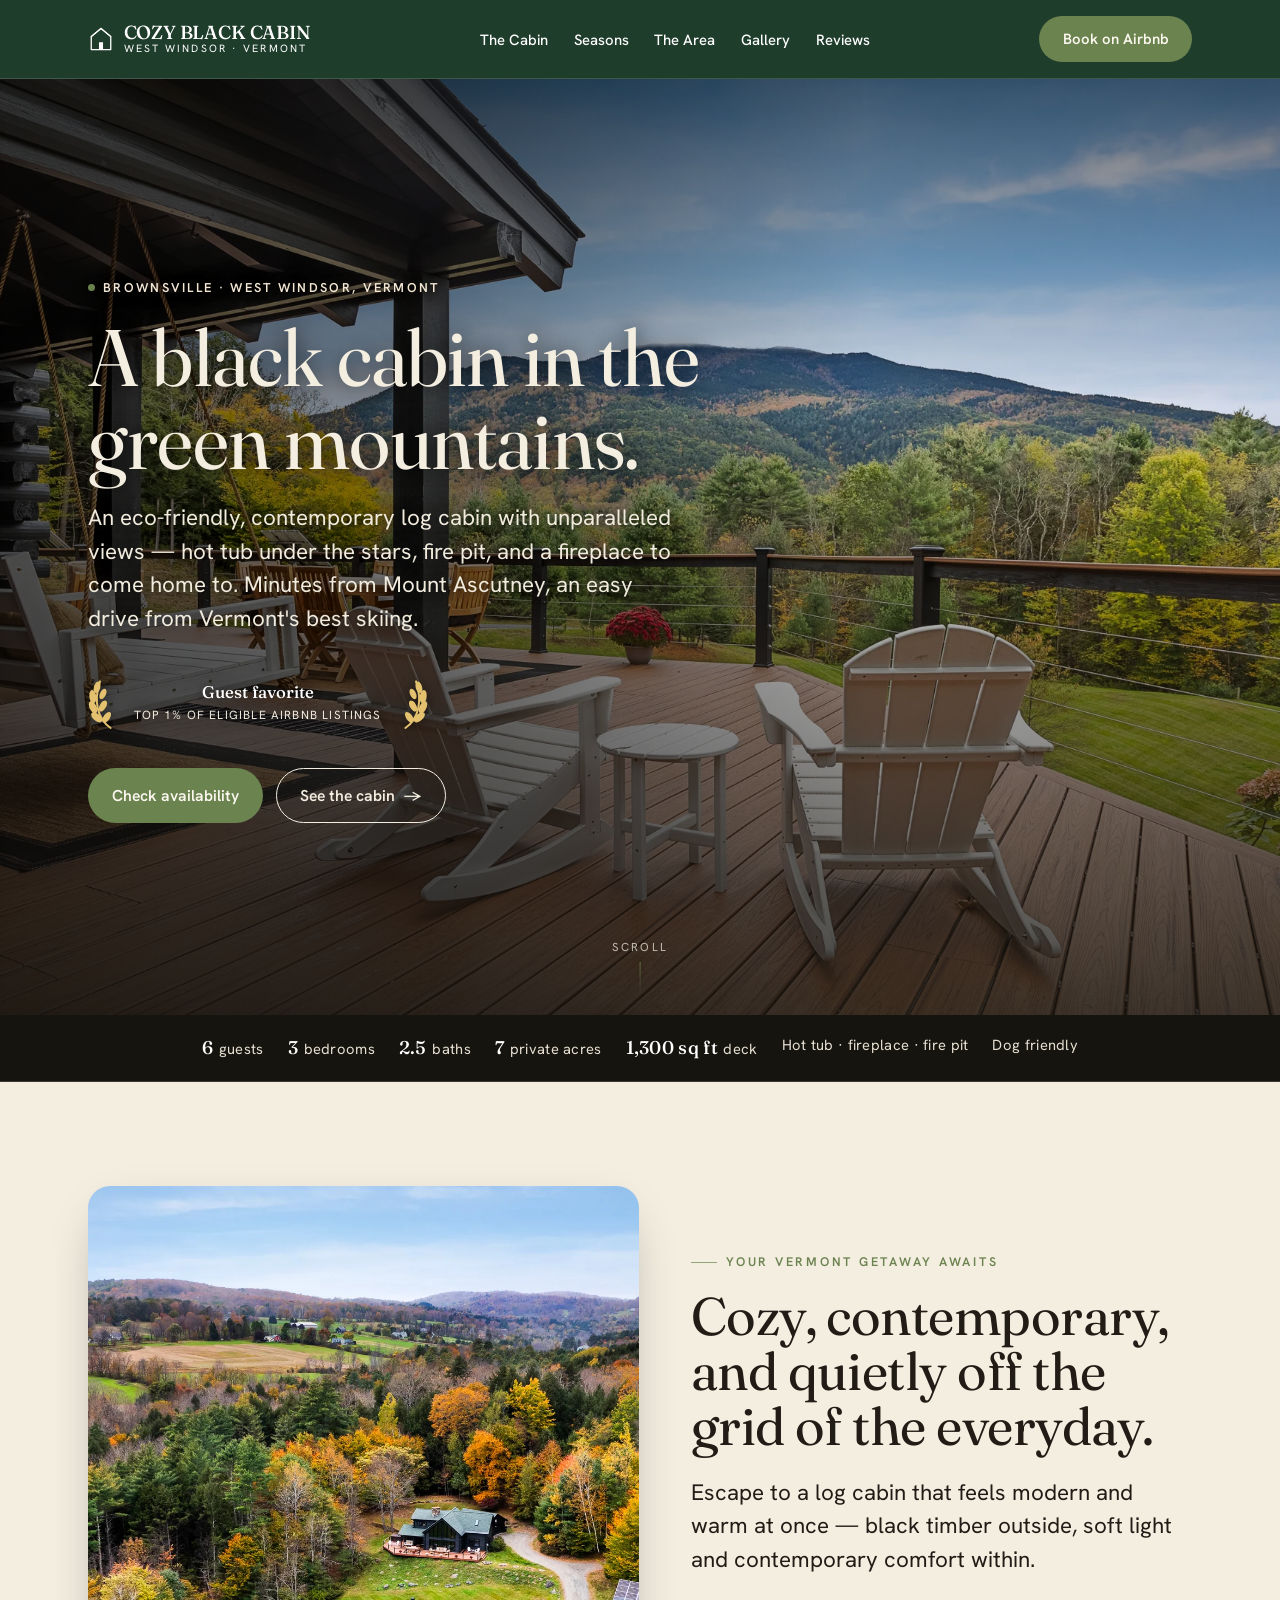
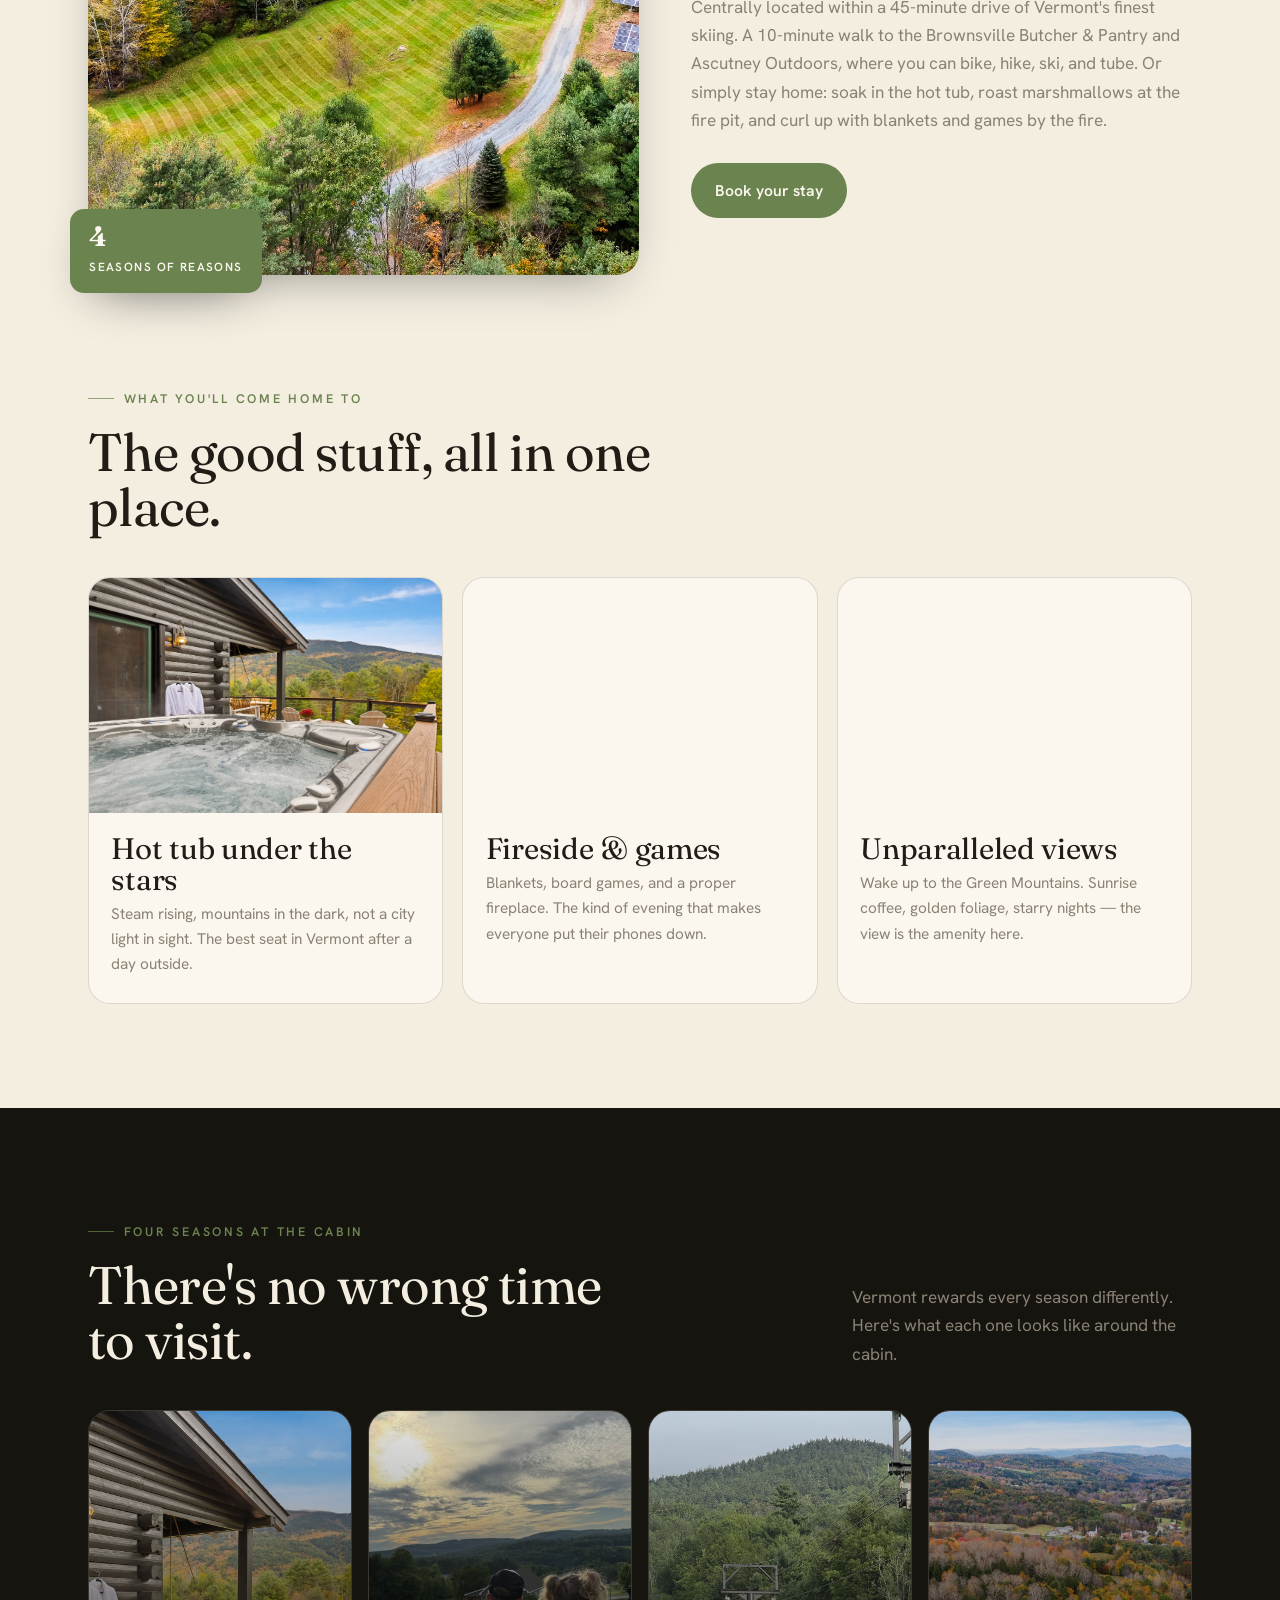
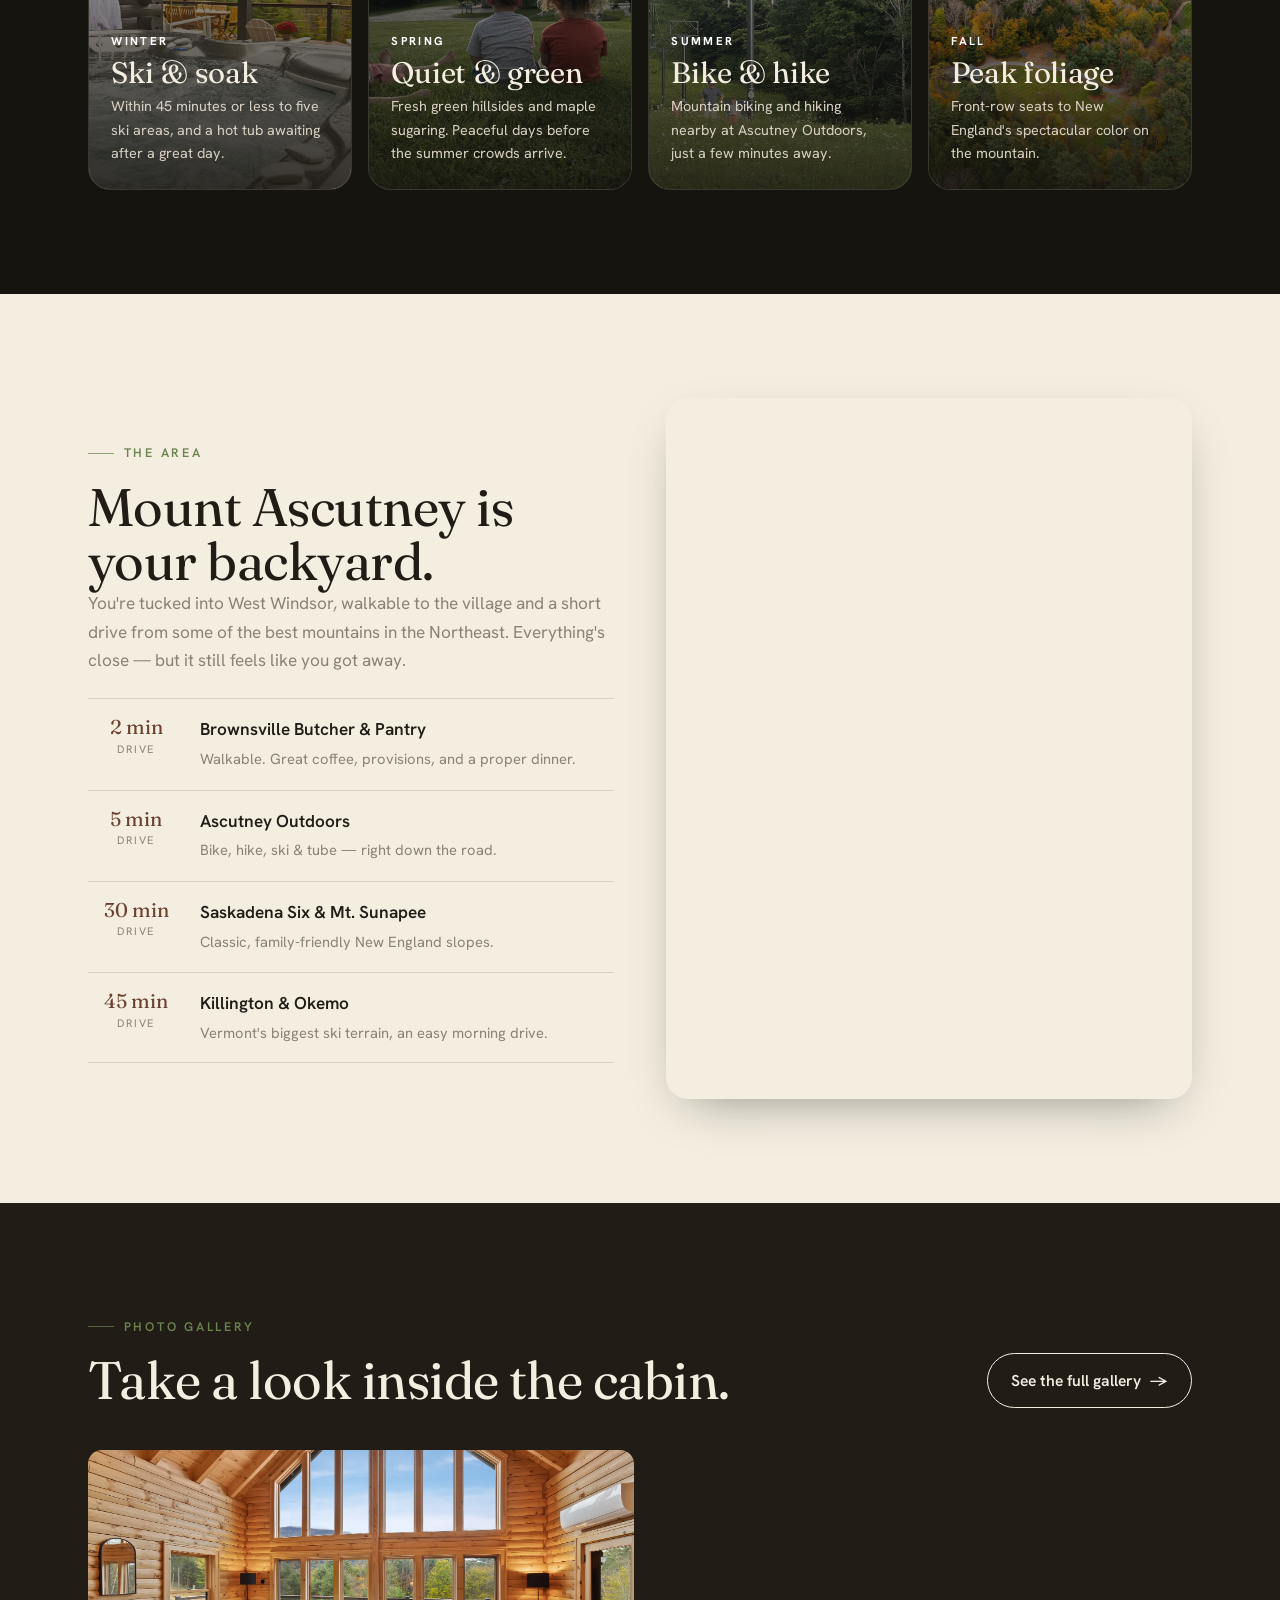
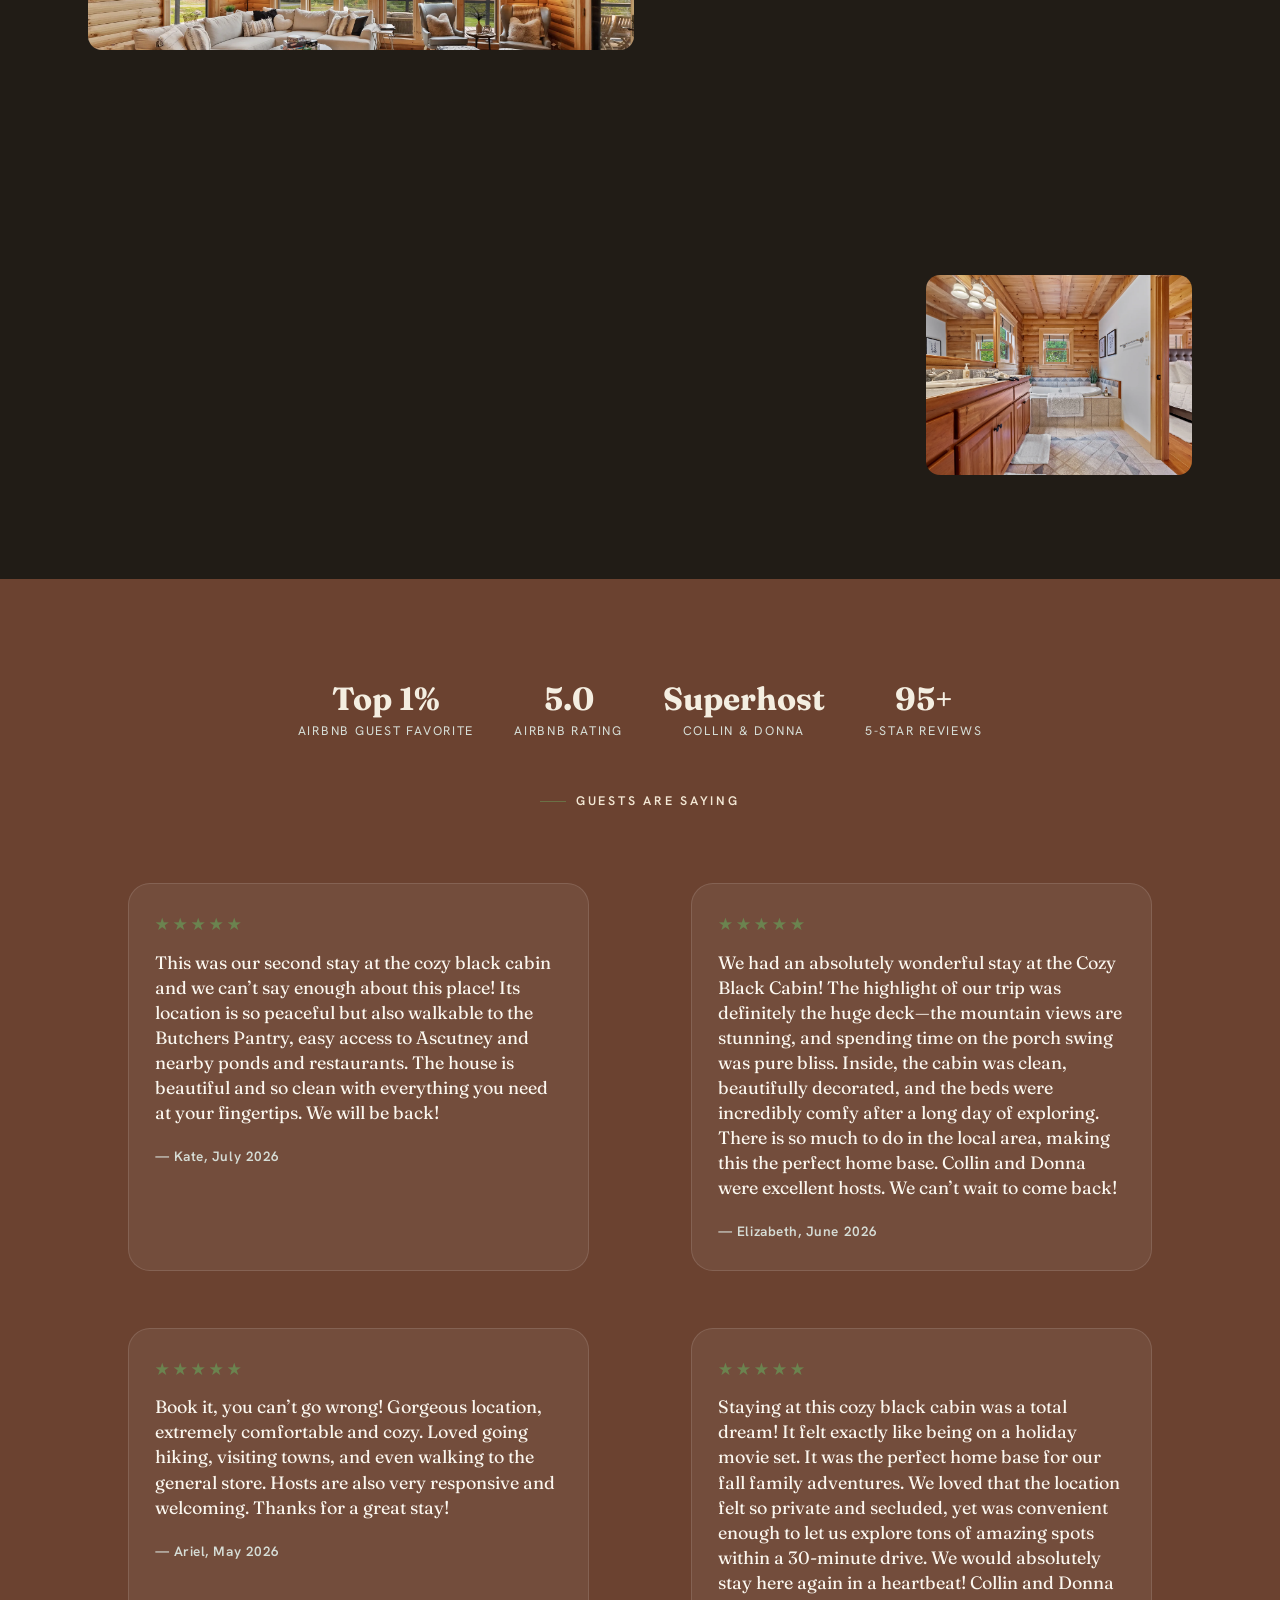
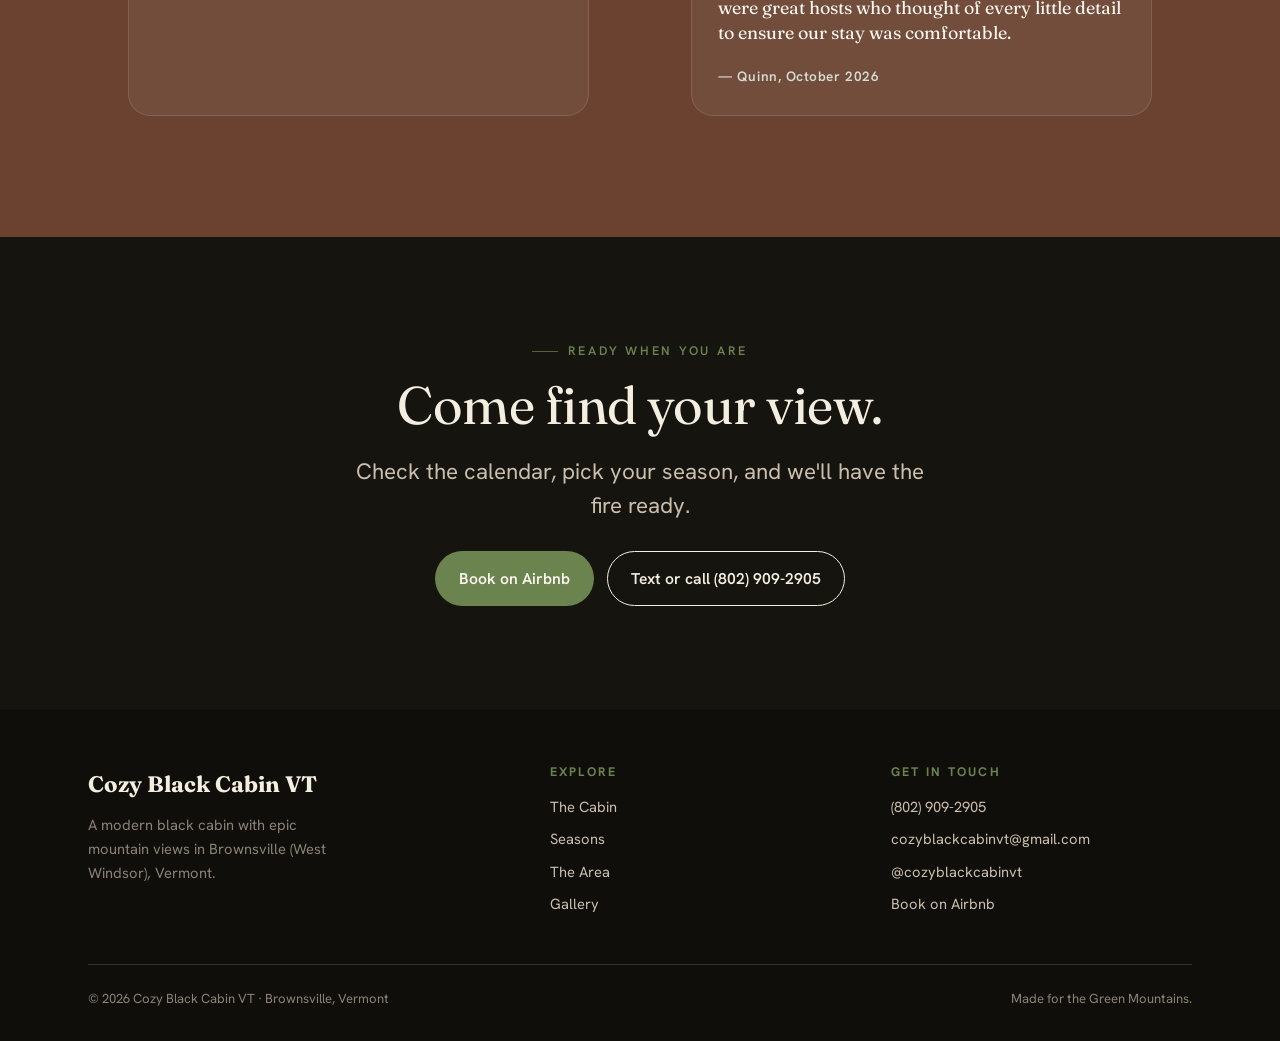
==== index.html @ 1e2eb806 "Gallery heading: Take a look inside the cabin. Co-Authored-By: Claude Opus 5.5 <noreply@anthropic.co" ====
<!doctype html>
<html lang="en">
<head>
<link rel="icon" href="/favicon.svg" type="image/svg+xml">
<link rel="icon" href="/favicon.ico" sizes="48x48">
<link rel="apple-touch-icon" href="/apple-touch-icon.png">
<meta charset="utf-8">
<meta name="viewport" content="width=device-width, initial-scale=1, viewport-fit=cover">
<title>Cabin Rental with Hot Tub near Mount Ascutney, VT | Cozy Black Cabin</title>
<meta name="description" content="Modern log cabin on 7 private acres facing Mount Ascutney in Brownsville, VT. Sleeps 6, 3 bedrooms, hot tub, fireplace. Walk to Ascutney Outdoors; 30–45 min to Okemo &amp; Killington. Top 1% on Airbnb.">
<link rel="canonical" href="https://cozyblackcabinvt.com/">
<meta name="robots" content="max-image-preview:large">

<!-- Open Graph -->
<meta property="og:type" content="website">
<meta property="og:title" content="Cozy Black Cabin VT — A Black Cabin in the Green Mountains">
<meta property="og:description" content="Modern black cabin with epic mountain views near Mount Ascutney, Vermont. Hot tub, fire pit, fireplace — minutes from skiing, hiking & biking.">
<meta property="og:url" content="https://cozyblackcabinvt.com/">
<meta property="og:image" content="https://cozyblackcabinvt.com/assets/og-image.jpg">
<meta name="twitter:card" content="summary_large_image">

<!-- Fonts -->
<link rel="preconnect" href="https://fonts.googleapis.com">
<link rel="preconnect" href="https://fonts.gstatic.com" crossorigin>
<link href="https://fonts.googleapis.com/css2?family=Fraunces:opsz,wght@9..144,400;9..144,500;9..144,600&family=Hanken+Grotesk:wght@400;500;600;700&display=swap" rel="stylesheet">

<link rel="stylesheet" href="styles.css">

<!-- Local business / lodging structured data for SEO -->
<script type="application/ld+json">
{
  "@context": "https://schema.org",
  "@type": ["LodgingBusiness", "VacationRental"],
  "name": "Cozy Black Cabin VT",
  "description": "A modern, eco-friendly black log cabin on seven private acres facing Mount Ascutney in Brownsville (West Windsor), Vermont. Sleeps 6, 3 bedrooms, 2.5 baths, 6-person hot tub, stone fireplace, fire pit. Within 45 minutes of Okemo, Killington, Sunapee, Saskadena Six and Quechee.",
  "url": "https://cozyblackcabinvt.com/",
  "image": [
    "https://cozyblackcabinvt.com/assets/hero.webp",
    "https://cozyblackcabinvt.com/assets/og-image.jpg",
    "https://cozyblackcabinvt.com/assets/photos/cabin-31.webp",
    "https://cozyblackcabinvt.com/assets/photos/cabin-47.webp"
  ],
  "telephone": "+1-802-909-2905",
  "email": "cozyblackcabinvt@gmail.com",
  "address": {
    "@type": "PostalAddress",
    "addressLocality": "Brownsville",
    "addressRegion": "VT",
    "postalCode": "05037",
    "addressCountry": "US"
  },
  "numberOfRooms": 3,
  "occupancy": { "@type": "QuantitativeValue", "maxValue": 6 },
  "petsAllowed": true,
  "amenityFeature": [
    { "@type": "LocationFeatureSpecification", "name": "Hot tub", "value": true },
    { "@type": "LocationFeatureSpecification", "name": "Fireplace", "value": true },
    { "@type": "LocationFeatureSpecification", "name": "Fire pit", "value": true },
    { "@type": "LocationFeatureSpecification", "name": "Mountain view", "value": true },
    { "@type": "LocationFeatureSpecification", "name": "Telescope", "value": true },
    { "@type": "LocationFeatureSpecification", "name": "Wifi", "value": true }
  ],
  "sameAs": [
    "https://www.airbnb.com/rooms/997108580786041441",
    "https://www.instagram.com/cozyblackcabinvt"
  ]
}
</script>
<!-- Google tag (gtag.js) -->
<script async src="https://www.googletagmanager.com/gtag/js?id=G-327LSPJN3G"></script>
<script>
  window.dataLayer = window.dataLayer || [];
  function gtag(){dataLayer.push(arguments);}
  gtag('js', new Date());

  gtag('config', 'G-327LSPJN3G');
</script>
</head>
<body>

<!-- ============ HEADER ============ -->
<header class="site-header">
  <div class="wrap nav">
    <a class="brand" href="/" aria-label="Cozy Black Cabin VT home">
      <svg class="mark" viewBox="0 0 32 32" fill="none" aria-hidden="true">
        <path d="M16 3 4 13v16h24V13L16 3Z" fill="#1F3D2B" class="mark-stroke" stroke-width="1.6" stroke-linejoin="round"/>
        <rect x="13.5" y="20" width="5" height="9" class="mark-fill"/>
        <path d="M4 13 16 3l12 10" stroke="#fff" stroke-width="1.4" stroke-linecap="round"/>
      </svg>
      <span style="display:flex;flex-direction:column">
        <b>Cozy Black Cabin</b>
        <span>West Windsor · Vermont</span>
      </span>
    </a>
    <nav>
      <ul class="nav-links" id="navLinks">
        <li><a href="#cabin">The Cabin</a></li>
        <li><a href="#seasons">Seasons</a></li>
        <li><a href="#area">The Area</a></li>
        <li><a href="#gallery">Gallery</a></li>
        <li><a href="#reviews">Reviews</a></li>
      </ul>
    </nav>
    <div class="nav-cta">
      <a class="btn btn-primary" href="https://www.airbnb.com/rooms/997108580786041441" target="_blank" rel="noopener">Book on Airbnb</a>
      <button class="nav-toggle" id="navToggle" aria-label="Menu" aria-expanded="false">
        <svg width="24" height="24" viewBox="0 0 24 24" fill="none" stroke="currentColor" stroke-width="2"><path d="M3 6h18M3 12h18M3 18h18"/></svg>
      </button>
    </div>
  </div>
</header>

<!-- ============ HERO ============ -->
<section class="hero">
  <img class="hero-img" src="/assets/hero.webp" fetchpriority="high" alt="The Cozy Black Cabin at dusk with Vermont mountains behind it">
  <div class="wrap">
    <span class="hero-tag"><span class="dot"></span> Brownsville · West Windsor, Vermont</span>
    <h1>A black cabin in the green mountains.</h1>
    <p class="lede">An eco-friendly, contemporary log cabin with unparalleled views — hot tub under the stars, fire pit, and a fireplace to come home to. Minutes from Mount Ascutney, an easy drive from Vermont's best skiing.</p>
    <div class="gf-badge">
      <svg class="laurel" viewBox="0 0 24 40" fill="currentColor" aria-hidden="true"><path d="M17 38C7 31 4 18 9 3" fill="none" stroke="currentColor" stroke-width="1.5" stroke-linecap="round"/><ellipse cx="6.5" cy="30" rx="2.6" ry="5" transform="rotate(-50 6.5 30)"/><ellipse cx="3.8" cy="22.5" rx="2.6" ry="5" transform="rotate(-25 3.8 22.5)"/><ellipse cx="3.6" cy="14.5" rx="2.6" ry="5" transform="rotate(-8 3.6 14.5)"/><ellipse cx="6.8" cy="7.5" rx="2.4" ry="4.4" transform="rotate(15 6.8 7.5)"/><ellipse cx="14" cy="30" rx="2.4" ry="4.6" transform="rotate(35 14 30)"/><ellipse cx="11.2" cy="21.5" rx="2.4" ry="4.6" transform="rotate(30 11.2 21.5)"/><ellipse cx="11.2" cy="12.5" rx="2.2" ry="4.2" transform="rotate(25 11.2 12.5)"/></svg>
      <div><b>Guest favorite</b><span>Top 1% of eligible Airbnb listings</span></div>
      <svg class="laurel flip" viewBox="0 0 24 40" fill="currentColor" aria-hidden="true"><path d="M17 38C7 31 4 18 9 3" fill="none" stroke="currentColor" stroke-width="1.5" stroke-linecap="round"/><ellipse cx="6.5" cy="30" rx="2.6" ry="5" transform="rotate(-50 6.5 30)"/><ellipse cx="3.8" cy="22.5" rx="2.6" ry="5" transform="rotate(-25 3.8 22.5)"/><ellipse cx="3.6" cy="14.5" rx="2.6" ry="5" transform="rotate(-8 3.6 14.5)"/><ellipse cx="6.8" cy="7.5" rx="2.4" ry="4.4" transform="rotate(15 6.8 7.5)"/><ellipse cx="14" cy="30" rx="2.4" ry="4.6" transform="rotate(35 14 30)"/><ellipse cx="11.2" cy="21.5" rx="2.4" ry="4.6" transform="rotate(30 11.2 21.5)"/><ellipse cx="11.2" cy="12.5" rx="2.2" ry="4.2" transform="rotate(25 11.2 12.5)"/></svg>
    </div>
    <div class="hero-actions">
      <a class="btn btn-primary" href="https://www.airbnb.com/rooms/997108580786041441" target="_blank" rel="noopener">Check availability</a>
      <a class="btn btn-ghost btn-arrow" href="#cabin">See the cabin</a>
    </div>
  </div>
  <div class="hero-scroll">Scroll</div>
</section>

<!-- ============ AT A GLANCE ============ -->
<section class="at-a-glance" aria-label="The cabin at a glance">
  <ul class="wrap">
    <li><b>6</b> guests</li>
    <li><b>3</b> bedrooms</li>
    <li><b>2.5</b> baths</li>
    <li><b>7</b> private acres</li>
    <li><b>1,300 sq ft</b> deck</li>
    <li>Hot tub · fireplace · fire pit</li>
    <li>Dog friendly</li>
  </ul>
</section>

<!-- ============ WELCOME ============ -->
<section id="cabin">
  <div class="wrap welcome">
    <div class="figure reveal">
      <img loading="lazy" decoding="async" src="/assets/photos/cabin-04.webp" alt="Aerial view of the Cozy Black Cabin, its lawn and solar panels surrounded by autumn foliage">
      <div class="stat-chip"><b>4</b><span>Seasons of reasons</span></div>
    </div>
    <div class="reveal">
      <span class="eyebrow">Your Vermont getaway awaits</span>
      <h2>Cozy, contemporary, and quietly off the grid of the everyday.</h2>
      <p class="lede">Escape to a log cabin that feels modern and warm at once — black timber outside, soft light and contemporary comfort within.</p>
      <p class="stone">Centrally located within a 45-minute drive of Vermont's finest skiing. A 10-minute walk to the Brownsville Butcher &amp; Pantry and Ascutney Outdoors, where you can bike, hike, ski, and tube. Or simply stay home: soak in the hot tub, roast marshmallows at the fire pit, and curl up with blankets and games by the fire.</p>
      <div class="hero-actions">
        <a class="btn btn-primary" href="https://www.airbnb.com/rooms/997108580786041441" target="_blank" rel="noopener">Book your stay</a>
      </div>
    </div>
  </div>
</section>

<!-- ============ FEATURE TRIO ============ -->
<section style="padding-top:0">
  <div class="wrap">
    <span class="eyebrow">What you'll come home to</span>
    <h2 style="max-width:18ch">The good stuff, all in one place.</h2>
    <div class="features">
      <article class="feature reveal">
        <img loading="lazy" decoding="async" src="/assets/photos/cabin-31.webp" alt="Hot tub on the deck">
        <div class="body"><h3>Hot tub under the stars</h3><p>Steam rising, mountains in the dark, not a city light in sight. The best seat in Vermont after a day outside.</p></div>
      </article>
      <article class="feature reveal">
        <img loading="lazy" decoding="async" src="/assets/photos/cabin-47.webp" alt="Stone fireplace with a fire burning">
        <div class="body"><h3>Fireside &amp; games</h3><p>Blankets, board games, and a proper fireplace. The kind of evening that makes everyone put their phones down.</p></div>
      </article>
      <article class="feature reveal">
        <img loading="lazy" decoding="async" src="/assets/photos/cabin-19.webp" alt="Mountain view from the deck">
        <div class="body"><h3>Unparalleled views</h3><p>Wake up to the Green Mountains. Sunrise coffee, golden foliage, starry nights — the view is the amenity here.</p></div>
      </article>
    </div>
  </div>
</section>

<!-- ============ SEASONS (signature) ============ -->
<section class="seasons" id="seasons">
  <div class="wrap">
    <div class="season-head">
      <div>
        <span class="eyebrow">Four seasons at the cabin</span>
        <h2 style="max-width:16ch">There's no wrong time to visit.</h2>
      </div>
      <p class="stone" style="max-width:34ch;margin:0">Vermont rewards every season differently. Here's what each one looks like around the cabin.</p>
    </div>
    <div class="season-grid">
      <article class="season reveal">
        <img loading="lazy" decoding="async" src="/assets/photos/cabin-31.webp" alt="Hot tub overlooking the mountains">
        <div class="body"><span class="label">Winter</span><h3>Ski &amp; soak</h3><p>Within 45 minutes or less to five ski areas, and a hot tub awaiting after a great day.</p></div>
      </article>
      <article class="season reveal">
        <img loading="lazy" decoding="async" src="/assets/photos/quiet-green.webp" alt="Children relaxing on a grassy hillside at sunset with mountains beyond">
        <div class="body"><span class="label">Spring</span><h3>Quiet &amp; green</h3><p>Fresh green hillsides and maple sugaring. Peaceful days before the summer crowds arrive.</p></div>
      </article>
      <article class="season reveal">
        <img loading="lazy" decoding="async" src="/assets/photos/bike-hike.webp" alt="Family walking through a wildflower meadow beneath a ski lift line">
        <div class="body"><span class="label">Summer</span><h3>Bike &amp; hike</h3><p>Mountain biking and hiking nearby at Ascutney Outdoors, just a few minutes away.</p></div>
      </article>
      <article class="season reveal">
        <img loading="lazy" decoding="async" src="/assets/photos/cabin-02.webp" alt="Aerial view of peak autumn foliage across the valley around the cabin">
        <div class="body"><span class="label">Fall</span><h3>Peak foliage</h3><p>Front-row seats to New England's spectacular color on the mountain.</p></div>
      </article>
    </div>
  </div>
</section>

<!-- ============ THE AREA ============ -->
<section id="area">
  <div class="wrap split">
    <div class="reveal">
      <span class="eyebrow">The area</span>
      <h2>Mount Ascutney is your backyard.</h2>
      <p class="stone">You're tucked into West Windsor, walkable to the village and a short drive from some of the best mountains in the Northeast. Everything's close — but it still feels like you got away.</p>
      <ul class="area-list">
        <li><span class="dist">2 min<small>drive</small></span><div><strong>Brownsville Butcher &amp; Pantry</strong><span>Walkable. Great coffee, provisions, and a proper dinner.</span></div></li>
        <li><span class="dist">5 min<small>drive</small></span><div><strong>Ascutney Outdoors</strong><span>Bike, hike, ski &amp; tube — right down the road.</span></div></li>
        <li><span class="dist">30 min<small>drive</small></span><div><strong>Saskadena Six &amp; Mt. Sunapee</strong><span>Classic, family-friendly New England slopes.</span></div></li>
        <li><span class="dist">45 min<small>drive</small></span><div><strong>Killington &amp; Okemo</strong><span>Vermont's biggest ski terrain, an easy morning drive.</span></div></li>
      </ul>
    </div>
    <div class="area-figure reveal">
      <img loading="lazy" decoding="async" src="/assets/photos/cabin-01.webp" alt="Aerial view of Mount Ascutney rising above the cabin and fall foliage">
    </div>
  </div>
</section>

<!-- ============ GALLERY PREVIEW ============ -->
<section class="section-dark" id="gallery" style="background:var(--char-2)">
  <div class="wrap">
    <div class="season-head">
      <div><span class="eyebrow">PHOTO GALLERY</span><h2>Take a look inside the cabin.</h2></div>
      <a class="btn btn-ghost btn-arrow" href="gallery.html">See the full gallery</a>
    </div>
    <div class="gallery-grid">
      <a class="wide" href="gallery.html"><img loading="lazy" decoding="async" src="/assets/photos/cabin-52.webp" alt="Great room with a wall of A-frame windows looking out to the mountains"></a>
      <a class="tall" href="gallery.html"><img loading="lazy" decoding="async" src="/assets/photos/cabin-49.webp" alt="Living room beside the stone fireplace with tall windows and mountain views"></a>
      <a href="gallery.html"><img loading="lazy" decoding="async" src="/assets/photos/cabin-38.webp" alt="Log cabin kitchen with wood cabinets and a farmhouse sink"></a>
      <a href="gallery.html"><img loading="lazy" decoding="async" src="/assets/photos/cabin-46.webp" alt="Dining table with the stone fireplace and telescope beyond"></a>
      <a href="gallery.html"><img loading="lazy" decoding="async" src="/assets/photos/cabin-66.webp" alt="Primary bedroom with a tufted king bed and a mountain-view window"></a>
      <a href="gallery.html"><img loading="lazy" decoding="async" src="/assets/photos/cabin-54.webp" alt="Living room with stone fireplace, open staircase and loft"></a>
      <a class="wide" href="gallery.html"><img loading="lazy" decoding="async" src="/assets/photos/cabin-76.webp" alt="Upstairs A-frame window framing Mount Ascutney above the deck"></a>
      <a href="gallery.html"><img loading="lazy" decoding="async" src="/assets/photos/cabin-80.webp" alt="Upstairs bedroom with a buffalo-check quilt and built-in shelves"></a>
      <a href="gallery.html"><img loading="lazy" decoding="async" src="/assets/photos/cabin-72.webp" alt="Primary bathroom with double vanity and soaking tub"></a>
    </div>
  </div>
</section>

<!-- ============ REVIEWS / TRUST ============ -->
<section class="reviews" id="reviews">
  <div class="wrap">
    <div class="trust-row">
      <div class="item"><b>Top 1%</b><span>Airbnb Guest Favorite</span></div>
      <div class="item"><b>5.0</b><span>Airbnb rating</span></div>
      <div class="item"><b>Superhost</b><span>Collin &amp; Donna</span></div>
      <div class="item"><b>95+</b><span>5-star reviews</span></div>
    </div>
    <div style="text-align:center;max-width:30ch;margin:2.4rem auto 0">
      <span class="eyebrow" style="color:#f3e7d4">Guests are saying</span>
    </div>
    <div class="review-grid">
      <figure class="review reveal"><div class="stars">★★★★★</div><p>This was our second stay at the cozy black cabin and we can’t say enough about this place! Its location is so peaceful but also walkable to the Butchers Pantry, easy access to Ascutney and nearby ponds and restaurants. The house is beautiful and so clean with everything you need at your fingertips. We will be back!</p><cite>— Kate, July 2026</cite></figure>
      <figure class="review reveal"><div class="stars">★★★★★</div><p>We had an absolutely wonderful stay at the Cozy Black Cabin! The highlight of our trip was definitely the huge deck—the mountain views are stunning, and spending time on the porch swing was pure bliss. Inside, the cabin was clean, beautifully decorated, and the beds were incredibly comfy after a long day of exploring. There is so much to do in the local area, making this the perfect home base. Collin and Donna were excellent hosts. We can’t wait to come back!</p><cite>— Elizabeth, June 2026</cite></figure>
      <figure class="review reveal"><div class="stars">★★★★★</div><p>Book it, you can’t go wrong! Gorgeous location, extremely comfortable and cozy. Loved going hiking, visiting towns, and even walking to the general store. Hosts are also very responsive and welcoming. Thanks for a great stay!</p><cite>— Ariel, May 2026</cite></figure>
      <figure class="review reveal"><div class="stars">★★★★★</div><p>Staying at this cozy black cabin was a total dream! It felt exactly like being on a holiday movie set. It was the perfect home base for our fall family adventures. We loved that the location felt so private and secluded, yet was convenient enough to let us explore tons of amazing spots within a 30-minute drive. We would absolutely stay here again in a heartbeat! Collin and Donna were great hosts who thought of every little detail to ensure our stay was comfortable.</p><cite>— Quinn, October 2026</cite></figure>
    </div>
  </div>
</section>

<!-- ============ CTA BAND ============ -->
<section class="cta-band">
  <div class="wrap inner">
    <span class="eyebrow" style="justify-content:center;display:flex">Ready when you are</span>
    <h2>Come find your view.</h2>
    <p class="lede stone" style="color:#cabfae">Check the calendar, pick your season, and we'll have the fire ready.</p>
    <div class="hero-actions">
      <a class="btn btn-primary" href="https://www.airbnb.com/rooms/997108580786041441" target="_blank" rel="noopener">Book on Airbnb</a>
      <a class="btn btn-ghost" href="tel:+18029092905">Text or call (802) 909-2905</a>
    </div>
  </div>
</section>

<!-- ============ FOOTER ============ -->
<footer class="site-footer">
  <div class="wrap">
    <div class="footer-grid">
      <div class="footer-brand">
        <b>Cozy Black Cabin VT</b>
        <p class="stone" style="margin-top:.6rem;max-width:34ch">A modern black cabin with epic mountain views in Brownsville (West Windsor), Vermont.</p>
      </div>
      <div>
        <h4>Explore</h4>
        <a href="#cabin">The Cabin</a>
        <a href="#seasons">Seasons</a>
        <a href="#area">The Area</a>
        <a href="gallery.html">Gallery</a>
      </div>
      <div>
        <h4>Get in touch</h4>
        <a href="tel:+18029092905">(802) 909-2905</a>
        <a href="mailto:cozyblackcabinvt@gmail.com">cozyblackcabinvt@gmail.com</a>
        <a href="https://www.instagram.com/cozyblackcabinvt" target="_blank" rel="noopener">@cozyblackcabinvt</a>
        <a href="https://www.airbnb.com/rooms/997108580786041441" target="_blank" rel="noopener">Book on Airbnb</a>
      </div>
    </div>
    <div class="footer-bottom">
      <span>© <span id="year"></span> Cozy Black Cabin VT · Brownsville, Vermont</span>
      <span>Made for the Green Mountains.</span>
    </div>
  </div>
</footer>

<script src="main.js"></script>
</body>
</html>
---- styles.css ----
/* =========================================================
   Cozy Black Cabin VT — site styles
   Design: "Black cabin, warm hearth"
   ========================================================= */

:root{
  /* palette */
  --char:#16140F;        /* charred timber — primary dark surface */
  --forest:#1F3D2B;      /* dark forest green — header */
  --char-2:#211C16;      /* slightly lifted dark */
  --ink:#211C16;         /* text on light */
  --cream:#F4EEE1;       /* warm cream surface */
  --birch:#FBF7EF;       /* card / panel */
  --ember:#6B834F;       /* sage — primary accent */
  --ember-deep:#546A3D;  /* accent hover */
  --moss:#6B4230;        /* barnwood — secondary accent */
  --stone:#8A8275;       /* muted warm grey text */
  --line:rgba(33,28,22,.14);
  --line-dark:rgba(244,238,225,.16);
  --on-accent:#FBF7EF;   /* text color placed on top of --ember surfaces */

  /* type */
  --display:"Fraunces",Georgia,serif;
  --body:"Hanken Grotesk",system-ui,-apple-system,Segoe UI,Roboto,sans-serif;

  /* scale */
  --maxw:1200px;
  --gutter:clamp(1.25rem,4vw,3rem);
  --radius:14px;
  --radius-lg:22px;

  --shadow:0 18px 50px -22px rgba(0,0,0,.45);
}

/* ---------- alternate palettes (earthy/nature) ---------- */
:root[data-theme="amber"]{
  --ember:#D9852F; --ember-deep:#B86A1E; --moss:#3B5641; --on-accent:#1c1206;
}
:root[data-theme="gold"]{
  --ember:#C6952A; --ember-deep:#A87A1F; --moss:#3B5641; --on-accent:#1c1206;
}
:root[data-theme="clay"]{
  --ember:#BE5B3C; --ember-deep:#9C4830; --moss:#3B5641; --on-accent:#FBF7EF;
}
:root[data-theme="berry"]{
  --ember:#8C3F4D; --ember-deep:#6E2F3A; --moss:#3B5641; --on-accent:#FBF7EF;
}
:root[data-theme="lake"]{
  --ember:#3E7D82; --ember-deep:#2F6367; --moss:#3B5641; --on-accent:#FBF7EF;
}

*{box-sizing:border-box}
html{scroll-behavior:smooth}
@media (prefers-reduced-motion:reduce){
  html{scroll-behavior:auto}
  *{animation-duration:.001ms!important;transition-duration:.001ms!important}
}
body{
  margin:0;
  font-family:var(--body);
  color:var(--ink);
  background:var(--cream);
  font-size:clamp(1rem,.97rem + .2vw,1.075rem);
  line-height:1.65;
  -webkit-font-smoothing:antialiased;
}
img{max-width:100%;display:block}
a{color:inherit}

/* ---------- type ---------- */
h1,h2,h3,h4{font-family:var(--display);font-weight:400;line-height:1.04;margin:0;letter-spacing:-.01em}
h1{font-size:clamp(2.6rem,1.6rem + 4.4vw,5rem);font-optical-sizing:auto}
h2{font-size:clamp(2rem,1.4rem + 2.6vw,3.3rem)}
h3{font-size:clamp(1.35rem,1.1rem + 1vw,1.85rem)}
p{margin:0 0 1rem}
.eyebrow{
  font-family:var(--body);
  font-weight:600;
  font-size:.78rem;
  letter-spacing:.22em;
  text-transform:uppercase;
  color:var(--ember);
  margin:0 0 1rem;
  display:inline-flex;align-items:center;gap:.6rem;
}
.eyebrow::before{content:"";width:26px;height:1px;background:var(--ember);opacity:.7}
.lede{font-size:clamp(1.1rem,1rem + .6vw,1.4rem);line-height:1.5;color:var(--ink)}
h1 + .lede,h2 + .lede,h3 + .lede{margin-top:1.4rem}

/* ---------- layout ---------- */
.wrap{max-width:var(--maxw);margin-inline:auto;padding-inline:var(--gutter)}
section{padding-block:clamp(3.5rem,2.5rem + 5vw,7rem)}
.section-dark{background:var(--char);color:var(--cream)}
.section-dark .lede{color:var(--cream)}
.section-dark .stone{color:#b9b0a2}
.stone{color:var(--stone)}

/* ---------- buttons ---------- */
.btn{
  display:inline-flex;align-items:center;gap:.55rem;
  font-family:var(--body);font-weight:600;font-size:.98rem;
  padding:.85rem 1.45rem;border-radius:999px;
  text-decoration:none;cursor:pointer;border:1.5px solid transparent;
  transition:transform .18s ease,background .18s ease,color .18s ease,border-color .18s ease;
}
.btn:focus-visible{outline:3px solid var(--ember);outline-offset:3px}
.btn-primary{background:var(--ember);color:var(--on-accent)}
.btn-primary:hover{background:var(--ember-deep);transform:translateY(-2px)}
.btn-ghost{border-color:currentColor;color:inherit;background:transparent}
.btn-ghost:hover{background:rgba(255,255,255,.08);transform:translateY(-2px)}
.section-dark .btn-ghost:hover{background:rgba(244,238,225,.1)}
.btn-arrow::after{content:"→";transition:transform .18s ease}
.btn-arrow:hover::after{transform:translateX(3px)}

/* ---------- header ---------- */
.site-header{
  position:sticky;top:0;z-index:60;
  background:var(--forest);
  border-bottom:1px solid rgba(255,255,255,.14);
}
.nav{display:flex;align-items:center;justify-content:space-between;gap:1rem;height:78px}
.brand{display:flex;align-items:center;gap:.6rem;text-decoration:none;color:#fff}
.brand .mark{width:26px;height:26px;flex:0 0 auto}
.brand .mark .mark-stroke{stroke:#fff}
.brand .mark .mark-fill{fill:#fff}
.brand b{font-family:var(--display);font-weight:500;font-size:1.18rem;letter-spacing:-.01em}
.brand span{font-size:.66rem;letter-spacing:.2em;text-transform:uppercase;color:#fff;display:block;line-height:1}
.nav-links{display:flex;align-items:center;gap:1.6rem;list-style:none;margin:0;padding:0}
.nav-links a{color:#fff;text-decoration:none;font-size:.93rem;font-weight:500;transition:color .15s}
.nav-links a:hover{color:#fff;text-decoration:underline;text-underline-offset:6px}
.nav-cta{display:flex;align-items:center;gap:.8rem}
.nav-cta .btn{padding:.62rem 1.4rem;font-size:.93rem}
.site-header .btn-ghost{color:#fff;border-color:rgba(255,255,255,.4)}
.nav-toggle{display:none;background:none;border:0;color:#fff;cursor:pointer;padding:.4rem}

/* ---------- hero ---------- */
.hero{position:relative;color:var(--cream);min-height:min(88vh,760px);display:flex;align-items:flex-end;overflow:hidden}
.hero::after{content:"";position:absolute;inset:0;background:
  linear-gradient(90deg,rgba(0,0,0,.5) 0%,rgba(0,0,0,.34) 35%,rgba(0,0,0,0) 68%),
  linear-gradient(180deg,rgba(22,20,15,.55) 0%,rgba(22,20,15,.05) 35%,rgba(22,20,15,.78) 100%);z-index:1}
.hero-img{position:absolute;inset:0;width:100%;height:100%;object-fit:cover;z-index:0}
.hero .wrap{position:relative;z-index:2;padding-block:clamp(2.5rem,2rem + 5vw,5.5rem);width:100%}
.hero-tag{display:inline-flex;align-items:center;gap:.5rem;font-size:.8rem;letter-spacing:.18em;text-transform:uppercase;font-weight:600;color:#f3e7d4;margin-bottom:1.1rem}
.hero-tag .dot{width:7px;height:7px;border-radius:50%;background:var(--ember)}
.hero h1{max-width:14ch;text-shadow:0 0 18px rgba(0,0,0,.45),0 2px 30px rgba(0,0,0,.4)}
.hero-tag,.hero .lede,.hero .gf-badge{text-shadow:0 0 10px rgba(0,0,0,.55),0 0 22px rgba(0,0,0,.35)}
.hero .lede{max-width:46ch;margin-top:1.2rem;color:#f1ebdd}
.gf-badge{display:inline-flex;align-items:center;gap:.9rem;margin-top:1.6rem;text-shadow:0 1px 14px rgba(0,0,0,.65);color:#E3C16F}
.gf-badge b{display:block;font-family:var(--display);font-weight:500;font-size:1.05rem;color:#fff;line-height:1.1}
.gf-badge span{display:block;font-size:.74rem;letter-spacing:.1em;text-transform:uppercase;color:#f1ebdd;margin-top:.25rem}
.gf-badge div{text-align:center}
.laurel{width:32px;height:54px;filter:drop-shadow(0 1px 6px rgba(0,0,0,.5));flex:0 0 auto}
.laurel.flip{transform:scaleX(-1)}
.hero-actions{display:flex;flex-wrap:wrap;gap:.8rem;margin-top:1.8rem}
.hero-scroll{position:absolute;left:50%;bottom:1.2rem;transform:translateX(-50%);z-index:2;color:#e7e0d2;font-size:.72rem;letter-spacing:.2em;text-transform:uppercase;opacity:.8;display:flex;flex-direction:column;align-items:center;gap:.4rem}
.hero-scroll::after{content:"";width:1px;height:34px;background:linear-gradient(var(--ember),transparent);animation:drop 2.2s ease-in-out infinite}
@keyframes drop{0%,100%{opacity:.3;transform:scaleY(.6)}50%{opacity:1;transform:scaleY(1)}}

/* ---------- welcome ---------- */
.welcome{display:grid;grid-template-columns:1.1fr 1fr;gap:clamp(2rem,4vw,5rem);align-items:center}
.welcome .figure{position:relative}
.welcome img{border-radius:var(--radius-lg);box-shadow:var(--shadow);aspect-ratio:4/5;object-fit:cover}
.stat-chip{position:absolute;bottom:-18px;left:-18px;background:var(--ember);color:var(--on-accent);padding:.9rem 1.2rem;border-radius:var(--radius);font-family:var(--display);box-shadow:var(--shadow)}
.stat-chip b{display:block;font-size:1.7rem;line-height:1}
.stat-chip span{font-family:var(--body);font-size:.74rem;letter-spacing:.12em;text-transform:uppercase;font-weight:600}

/* ---------- feature trio ---------- */
.features{display:grid;grid-template-columns:repeat(3,1fr);gap:1.2rem;margin-top:2.6rem}
.feature{background:var(--birch);border:1px solid var(--line);border-radius:var(--radius-lg);overflow:hidden;display:flex;flex-direction:column;transition:transform .2s ease,box-shadow .2s ease}
.feature:hover{transform:translateY(-4px);box-shadow:var(--shadow)}
.feature img{aspect-ratio:3/2;object-fit:cover}
.feature .body{padding:1.3rem 1.4rem 1.6rem}
.feature h3{margin-bottom:.4rem}
.feature p{margin:0;color:var(--stone);font-size:.96rem}

/* ---------- seasons (signature) ---------- */
.seasons{background:var(--char);color:var(--cream)}
.season-head{display:flex;justify-content:space-between;align-items:flex-end;gap:2rem;flex-wrap:wrap;margin-bottom:2.6rem}
.season-grid{display:grid;grid-template-columns:repeat(4,1fr);gap:1rem}
.season{position:relative;border-radius:var(--radius-lg);overflow:hidden;min-height:380px;display:flex;align-items:flex-end;border:1px solid var(--line-dark)}
.season img{position:absolute;inset:0;width:100%;height:100%;object-fit:cover;transition:transform .6s ease}
.season::after{content:"";position:absolute;inset:0;background:linear-gradient(180deg,rgba(22,20,15,.1),rgba(22,20,15,.85));z-index:1}
.season:hover img{transform:scale(1.06)}
.season .body{position:relative;z-index:2;padding:1.4rem}
.season .label{font-size:.72rem;letter-spacing:.2em;text-transform:uppercase;font-weight:700;color:#fff;margin-bottom:.5rem;display:block}
.season h3{margin-bottom:.4rem}
.season p{font-size:.9rem;color:#d8d0c2;margin:0}

/* ---------- area / split ---------- */
.split{display:grid;grid-template-columns:1fr 1fr;gap:clamp(2rem,4vw,4.5rem);align-items:center}
.area-list{list-style:none;margin:1.5rem 0 0;padding:0;display:grid;gap:.1rem}
.area-list li{display:grid;grid-template-columns:6rem 1fr;gap:1rem;padding:1rem 0;border-top:1px solid var(--line)}
.area-list li:last-child{border-bottom:1px solid var(--line)}
.area-list .dist{font-family:var(--display);font-size:1.25rem;color:var(--moss);white-space:nowrap;text-align:center;line-height:1.2}
.area-list .dist small{display:block;font-family:var(--body);font-size:.68rem;letter-spacing:.14em;text-transform:uppercase;color:var(--stone);margin-top:.2rem}
.area-list strong{display:block;font-weight:600}
.area-list span{color:var(--stone);font-size:.92rem}
.area-figure img{border-radius:var(--radius-lg);box-shadow:var(--shadow);aspect-ratio:3/4;object-fit:cover}

/* ---------- gallery preview ---------- */
.gallery-grid{display:grid;grid-template-columns:repeat(4,1fr);grid-auto-rows:200px;gap:.8rem;margin-top:2.4rem}
.gallery-grid a{border-radius:var(--radius);overflow:hidden;position:relative}
.gallery-grid img{width:100%;height:100%;object-fit:cover;transition:transform .5s ease}
.gallery-grid a:hover img{transform:scale(1.05)}
.gallery-grid .tall{grid-row:span 2}
.gallery-grid .wide{grid-column:span 2}

/* ---------- reviews ---------- */
.reviews{background:var(--moss);color:var(--cream)}
.review-grid{display:grid;grid-template-columns:repeat(2,1fr);gap:1.4rem;margin-top:2.4rem}
.review{background:rgba(255,255,255,.06);border:1px solid rgba(255,255,255,.12);border-radius:var(--radius-lg);padding:1.6rem}
.review .stars{color:var(--ember);letter-spacing:.15em;margin-bottom:.7rem}
.review p{font-family:var(--display);font-size:1.12rem;line-height:1.4;color:#fbf7ef}
.review cite{font-style:normal;font-size:.85rem;color:#d6ddd6;font-weight:600;letter-spacing:.04em}
.trust-row{display:flex;flex-wrap:wrap;gap:2.5rem;align-items:center;justify-content:center;margin-bottom:.5rem;text-align:center}
.trust-row .item b{font-family:var(--display);font-size:2rem;display:block;line-height:1}
.trust-row .item span{font-size:.78rem;letter-spacing:.14em;text-transform:uppercase;color:#d6ddd6}

/* ---------- CTA band ---------- */
.cta-band{background:var(--char);color:var(--cream);text-align:center}
.cta-band .inner{max-width:680px;margin-inline:auto}
.cta-band .hero-actions{justify-content:center}

/* ---------- footer ---------- */
.site-footer{background:#100E0A;color:#cabfae;padding-block:3.5rem 2rem;font-size:.92rem}
.footer-grid{display:grid;grid-template-columns:1.4fr 1fr 1fr;gap:2.5rem;padding-bottom:2.5rem;border-bottom:1px solid var(--line-dark)}
.footer-grid h4{font-family:var(--body);font-size:.78rem;letter-spacing:.18em;text-transform:uppercase;color:var(--ember);margin-bottom:1rem;font-weight:700}
.footer-grid a{color:#cabfae;text-decoration:none;display:block;margin-bottom:.5rem}
.footer-grid a:hover{color:var(--cream)}
.footer-brand b{font-family:var(--display);font-size:1.4rem;color:var(--cream)}
.footer-bottom{display:flex;justify-content:space-between;gap:1rem;flex-wrap:wrap;padding-top:1.4rem;font-size:.82rem;color:#8a8275}

/* ---------- reveal ---------- */
.reveal{opacity:0;transform:translateY(22px);transition:opacity .7s ease,transform .7s ease}
.reveal.in{opacity:1;transform:none}

/* ---------- responsive ---------- */
@media (max-width:980px){
  .welcome,.split{grid-template-columns:1fr}
  .features,.season-grid,.review-grid{grid-template-columns:1fr 1fr}
  .gallery-grid{grid-template-columns:repeat(2,1fr)}
  .footer-grid{grid-template-columns:1fr 1fr}
  .stat-chip{left:auto;right:14px;bottom:-14px}
}
@media (max-width:640px){
  .nav-links{
    position:fixed;inset:78px 0 auto 0;background:var(--forest);
    flex-direction:column;align-items:flex-start;gap:0;padding:1rem var(--gutter);
    border-bottom:1px solid var(--line-dark);transform:translateY(calc(-100% - 78px));visibility:hidden;transition:transform .3s ease,visibility 0s .3s;
  }
  .nav-links.open{transform:none;visibility:visible;transition:transform .3s ease}
  .nav-links a{padding:.8rem 0;width:100%;border-bottom:1px solid var(--line-dark)}
  .nav-toggle{display:block}
  .features,.season-grid,.review-grid,.gallery-grid,.footer-grid{grid-template-columns:1fr}
  .nav-cta .btn-ghost{display:none}
  .nav{gap:.5rem}
  .brand{min-width:0;gap:.45rem}
  .brand b{font-size:1rem;white-space:nowrap}
  .brand span{font-size:.56rem;letter-spacing:.14em;white-space:nowrap}
  .nav-cta{gap:.2rem;flex:0 0 auto}
  .nav-cta .btn{padding:.5rem .8rem;font-size:.78rem;white-space:nowrap}
}
@media (max-width:400px){
  .brand .mark{display:none}
  .brand b{font-size:.95rem}
}
@media (max-width:340px){
  .brand b{font-size:.82rem}
  .brand span{font-size:.5rem;letter-spacing:.1em}
  .nav-cta .btn{padding:.45rem .65rem;font-size:.72rem}
}

/* ---------- at a glance ---------- */
.at-a-glance{background:var(--char);color:var(--cream);padding-block:1.1rem;border-bottom:1px solid var(--line-dark)}
.at-a-glance ul{list-style:none;margin:0 auto;display:flex;flex-wrap:wrap;justify-content:center;gap:.5rem 1.5rem;font-size:.92rem;letter-spacing:.02em;color:#e7e0d2}
.at-a-glance li{display:flex;align-items:baseline;gap:.35rem;white-space:nowrap}
.at-a-glance b{font-family:var(--display);font-weight:500;font-size:1.15rem;color:#fff}
@media (max-width:640px){.at-a-glance ul{gap:.4rem 1.1rem;font-size:.85rem}}
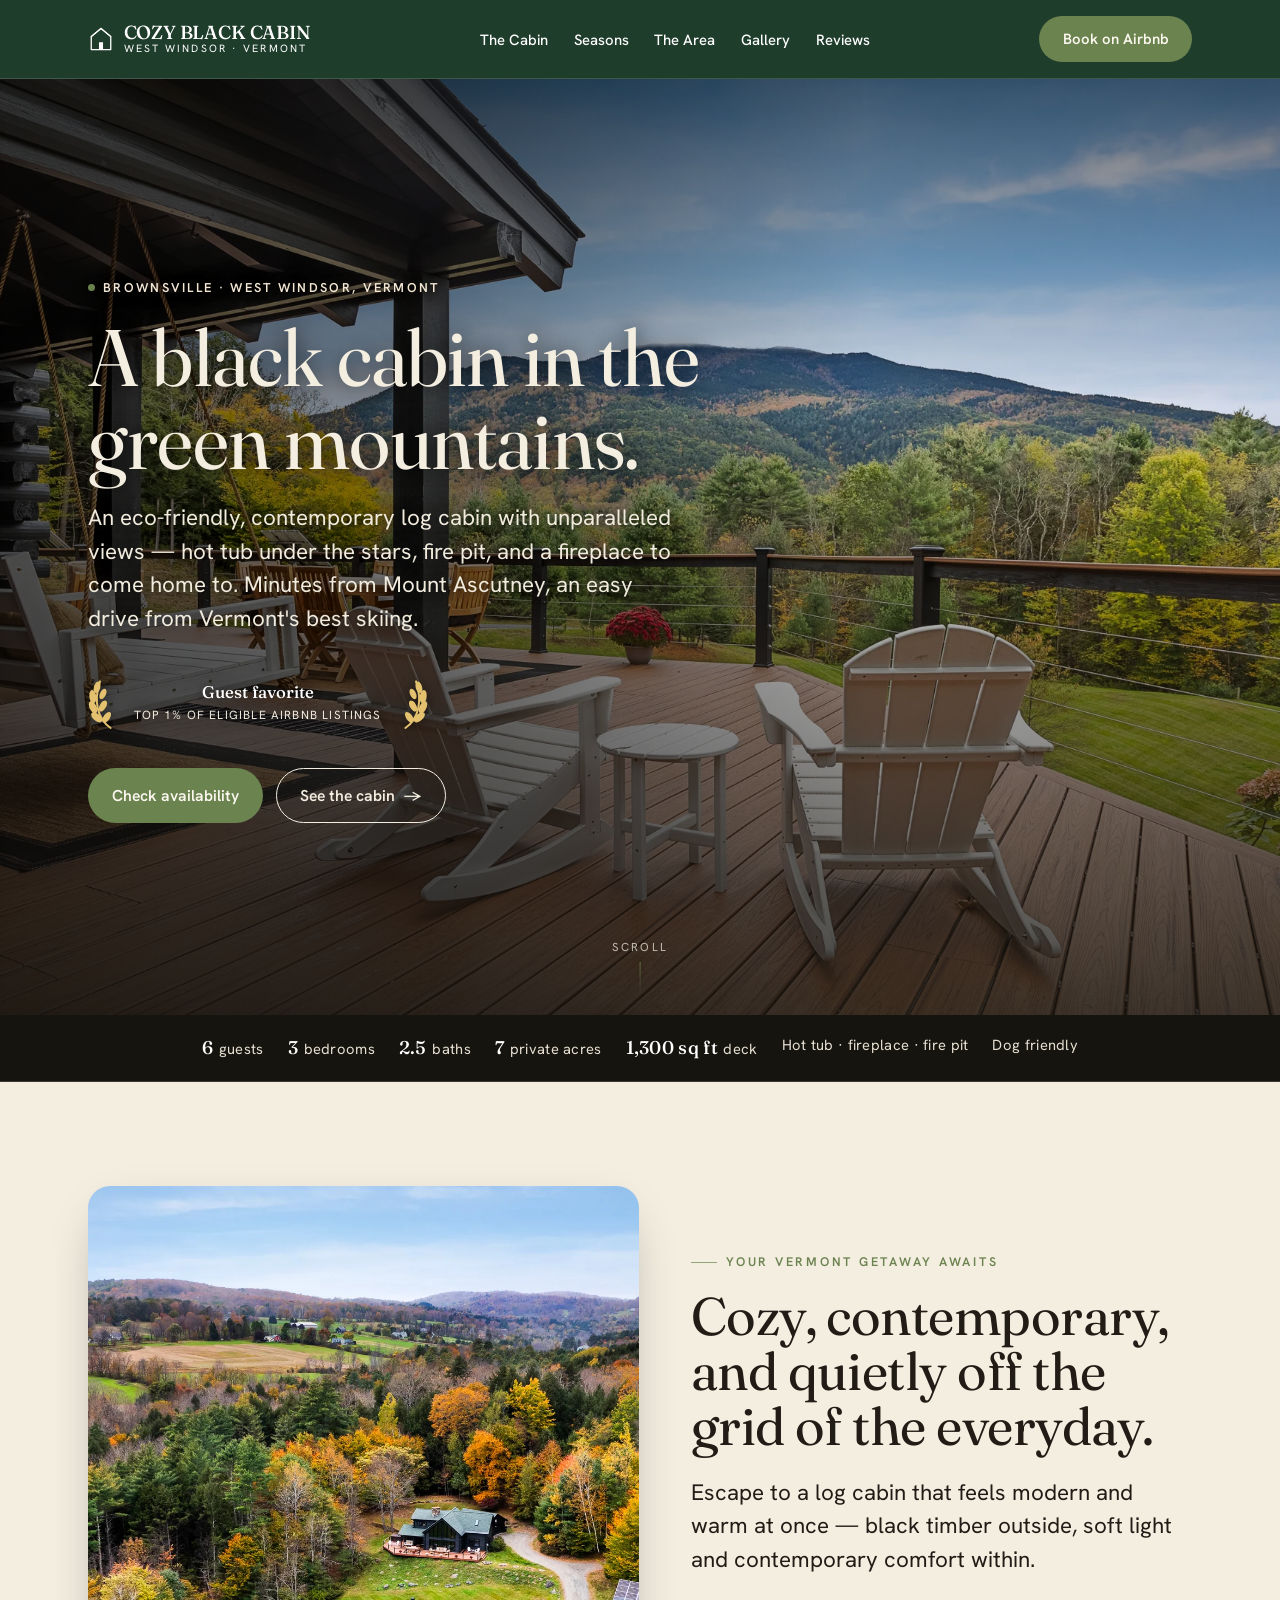
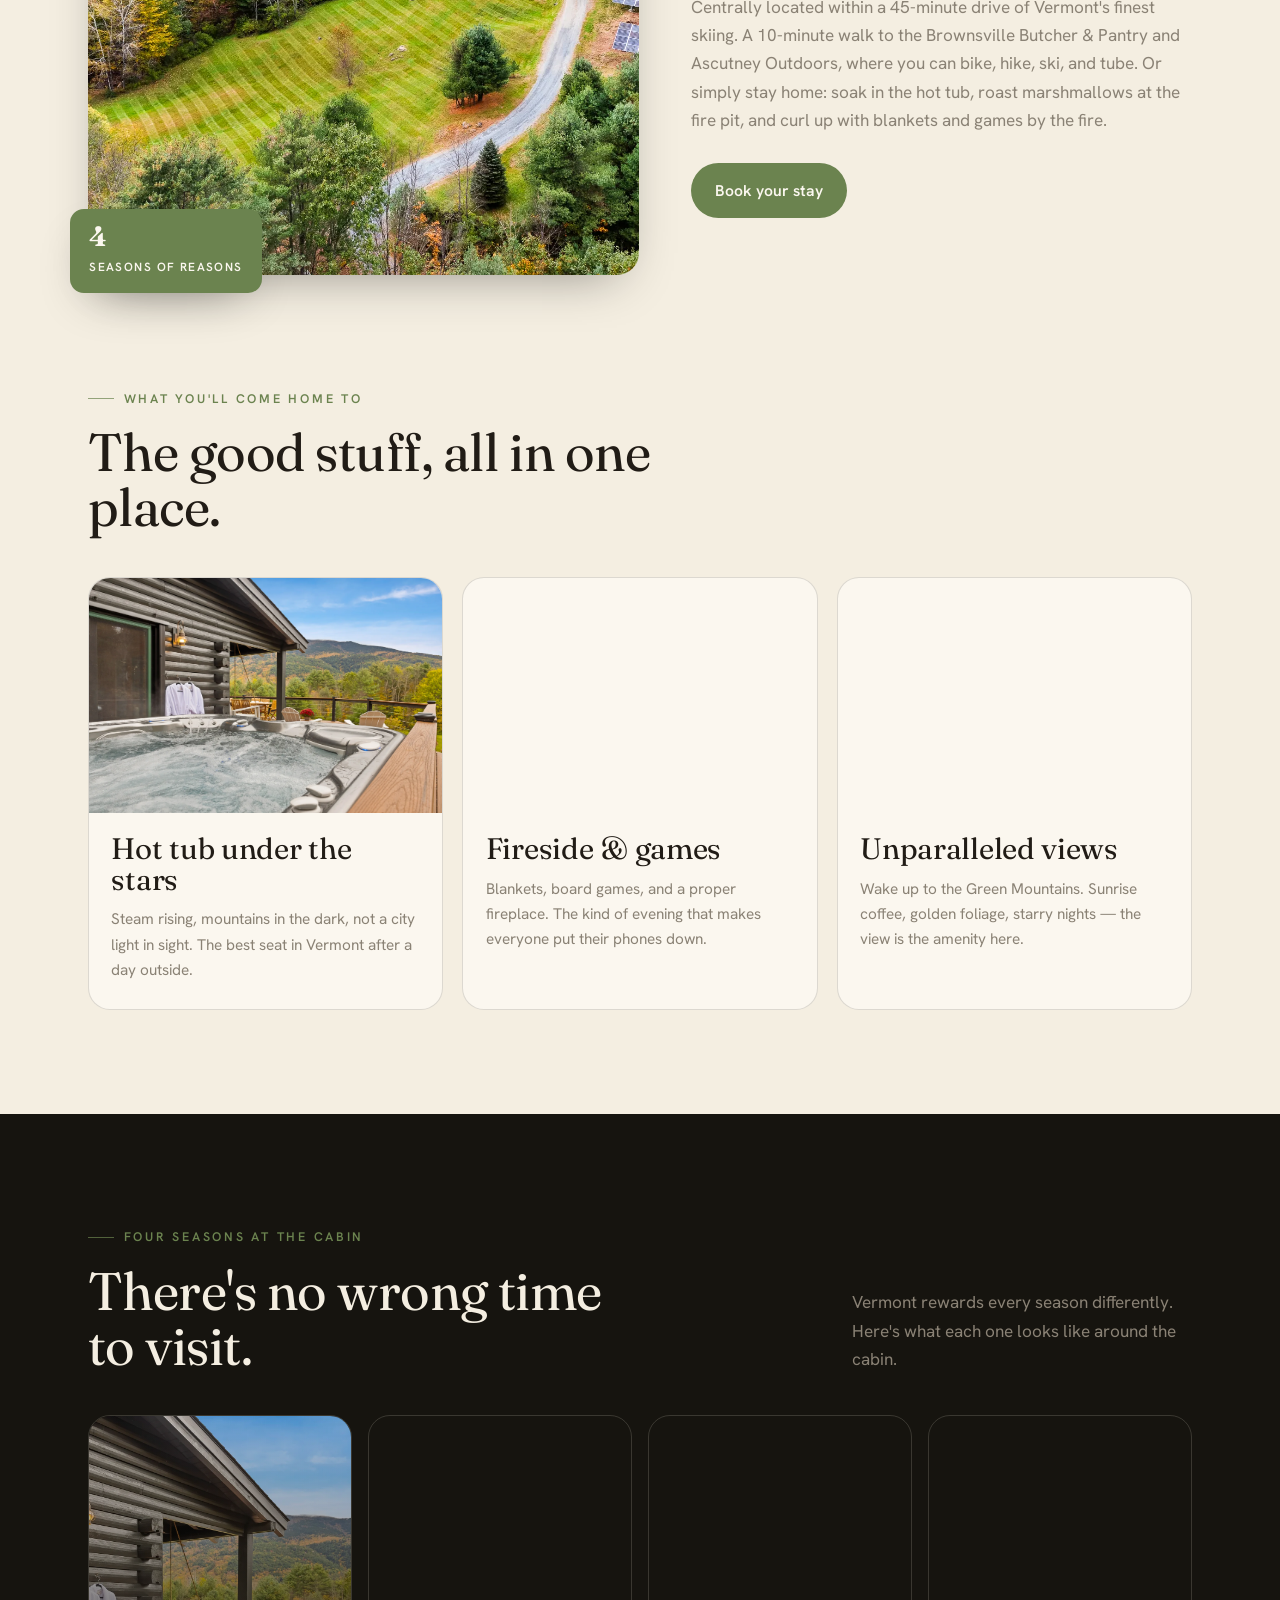
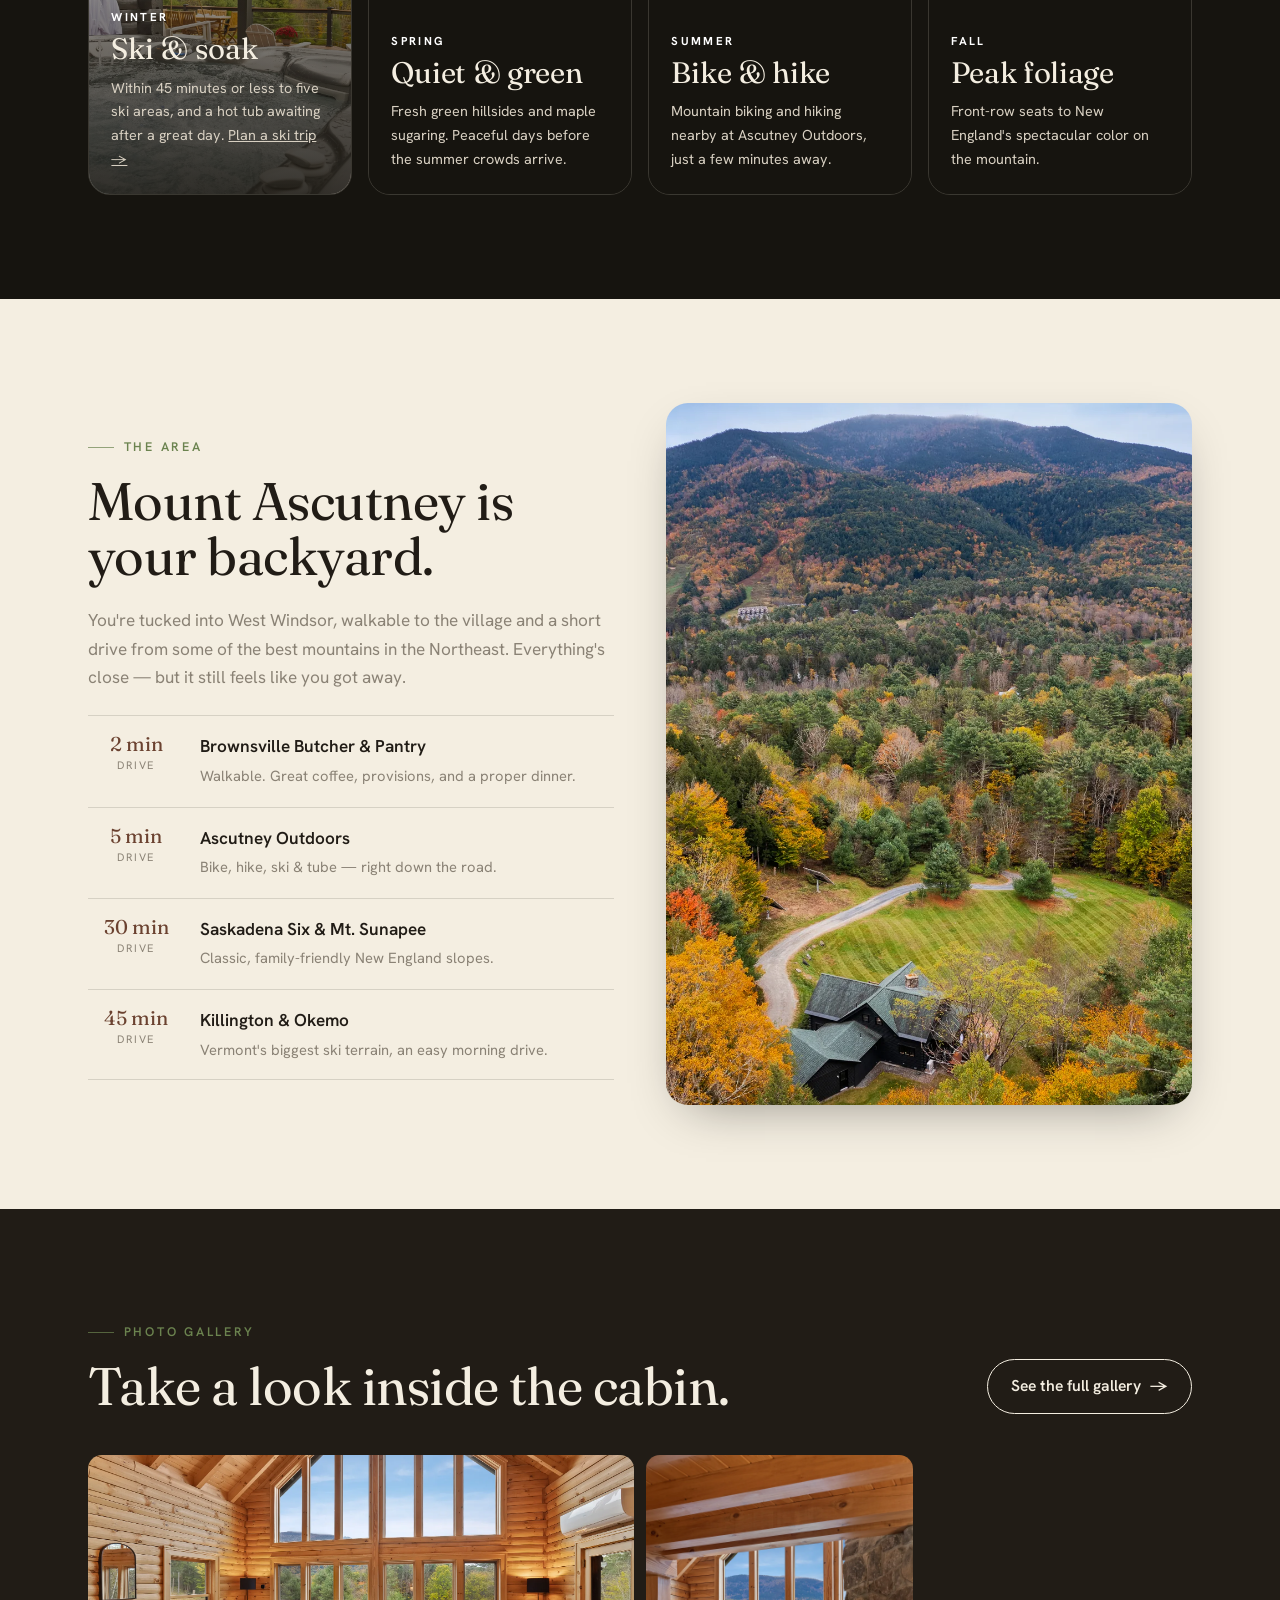
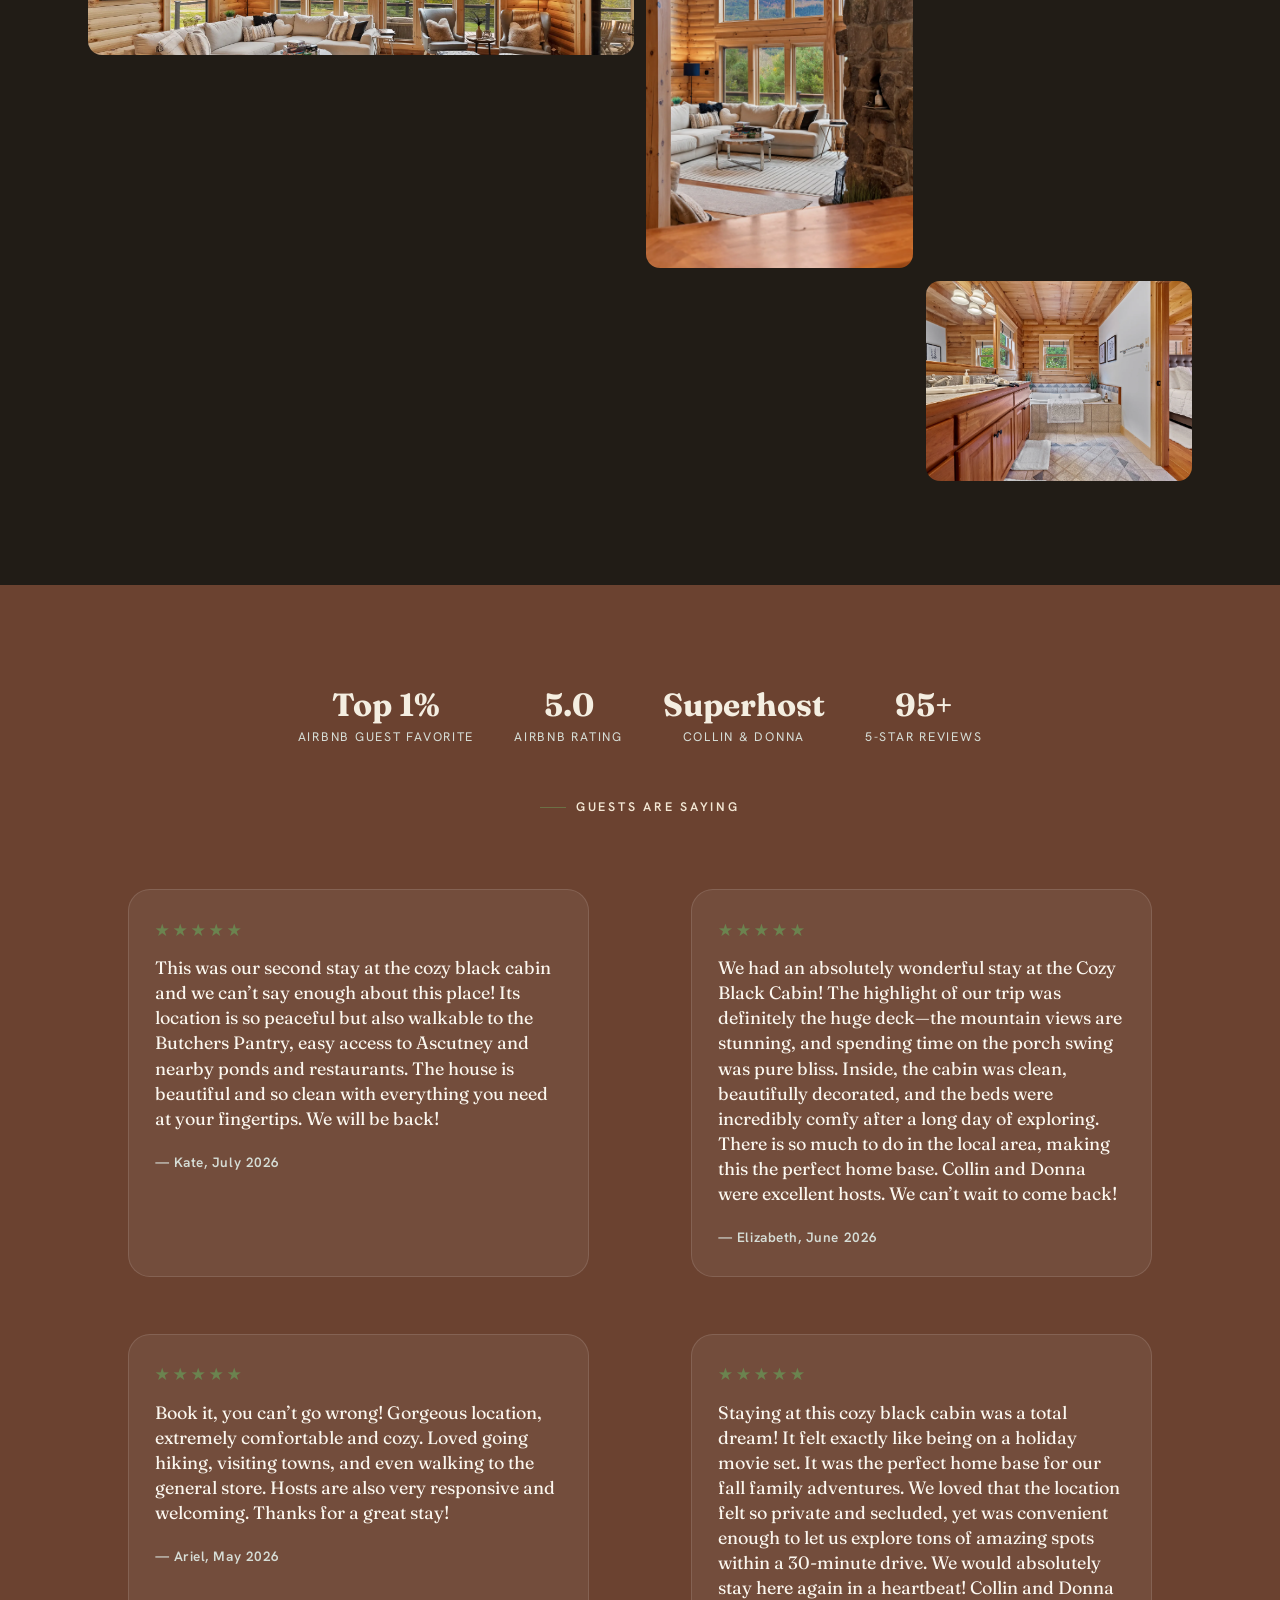
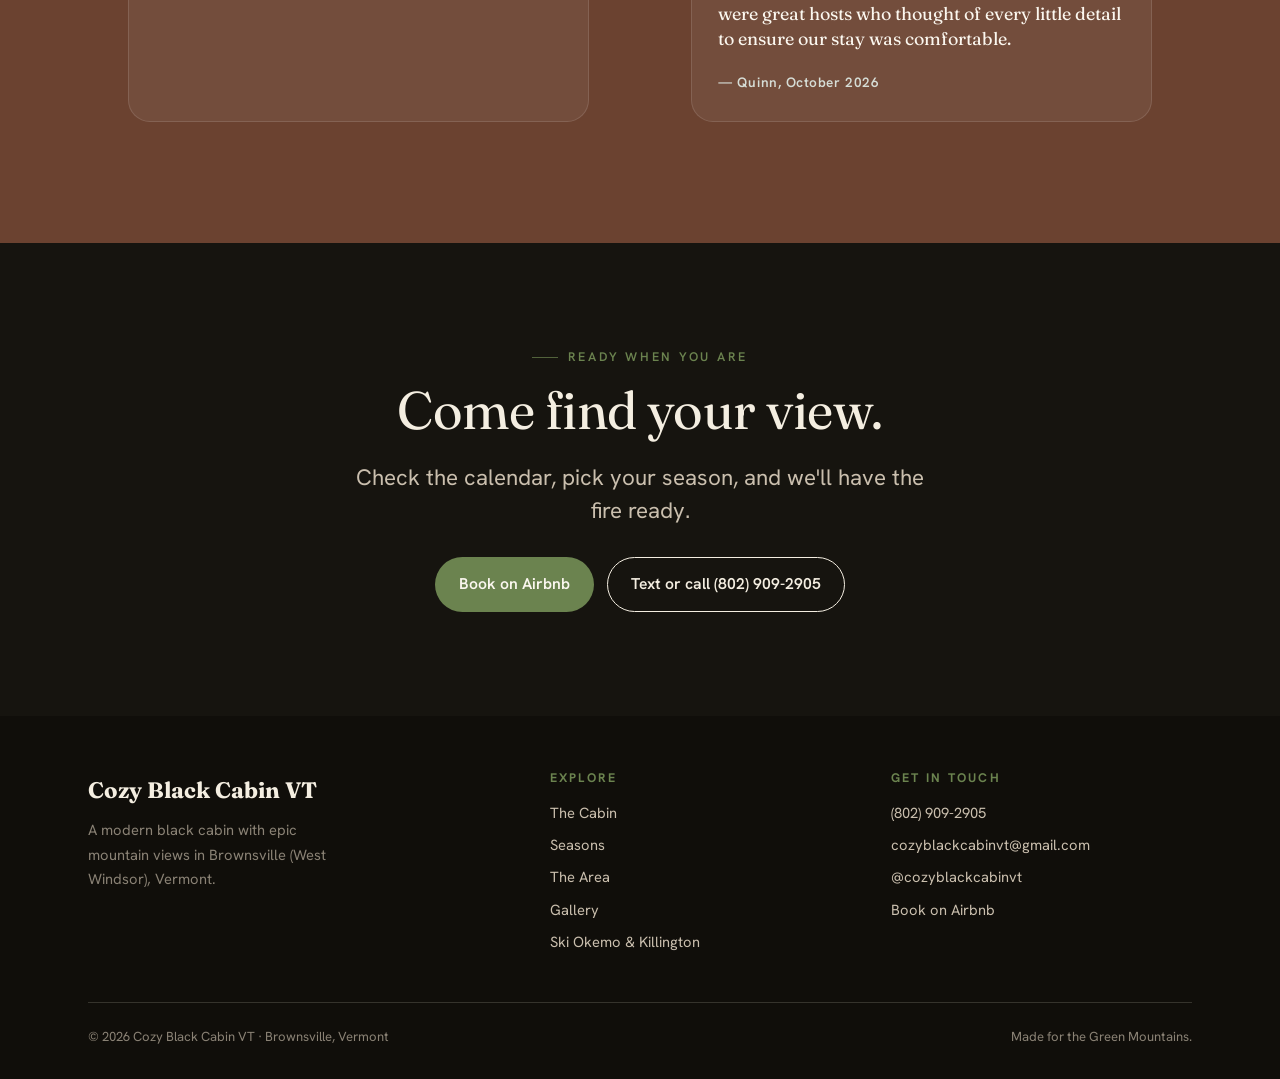
==== commit 63a9a26a: "Add Okemo & Killington ski landing page, photo labels, spacing - New /okemo-killington-ski-cabin lan" ====
--- a/index.html
+++ b/index.html
@@ -197,7 +197,7 @@
     <div class="season-grid">
       <article class="season reveal">
         <img loading="lazy" decoding="async" src="/assets/photos/cabin-31.webp" alt="Hot tub overlooking the mountains">
-        <div class="body"><span class="label">Winter</span><h3>Ski &amp; soak</h3><p>Within 45 minutes or less to five ski areas, and a hot tub awaiting after a great day.</p></div>
+        <div class="body"><span class="label">Winter</span><h3>Ski &amp; soak</h3><p>Within 45 minutes or less to five ski areas, and a hot tub awaiting after a great day. <a href="/okemo-killington-ski-cabin">Plan a ski trip →</a></p></div>
       </article>
       <article class="season reveal">
         <img loading="lazy" decoding="async" src="/assets/photos/quiet-green.webp" alt="Children relaxing on a grassy hillside at sunset with mountains beyond">
@@ -304,6 +304,7 @@
         <a href="#seasons">Seasons</a>
         <a href="#area">The Area</a>
         <a href="gallery.html">Gallery</a>
+        <a href="/okemo-killington-ski-cabin">Ski Okemo &amp; Killington</a>
       </div>
       <div>
         <h4>Get in touch</h4>
--- a/styles.css
+++ b/styles.css
@@ -85,7 +85,7 @@
 }
 .eyebrow::before{content:"";width:26px;height:1px;background:var(--ember);opacity:.7}
 .lede{font-size:clamp(1.1rem,1rem + .6vw,1.4rem);line-height:1.5;color:var(--ink)}
-h1 + .lede,h2 + .lede,h3 + .lede{margin-top:1.4rem}
+h1 + .lede,h2 + .lede,h3 + .lede,h1 + p,h2 + p,h2 + ul{margin-top:1.4rem}
 
 /* ---------- layout ---------- */
 .wrap{max-width:var(--maxw);margin-inline:auto;padding-inline:var(--gutter)}
@@ -170,7 +170,7 @@
 .feature:hover{transform:translateY(-4px);box-shadow:var(--shadow)}
 .feature img{aspect-ratio:3/2;object-fit:cover}
 .feature .body{padding:1.3rem 1.4rem 1.6rem}
-.feature h3{margin-bottom:.4rem}
+.feature h3{margin-bottom:.75rem}
 .feature p{margin:0;color:var(--stone);font-size:.96rem}
 
 /* ---------- seasons (signature) ---------- */
@@ -183,7 +183,7 @@
 .season:hover img{transform:scale(1.06)}
 .season .body{position:relative;z-index:2;padding:1.4rem}
 .season .label{font-size:.72rem;letter-spacing:.2em;text-transform:uppercase;font-weight:700;color:#fff;margin-bottom:.5rem;display:block}
-.season h3{margin-bottom:.4rem}
+.season h3{margin-bottom:.75rem}
 .season p{font-size:.9rem;color:#d8d0c2;margin:0}
 
 /* ---------- area / split ---------- */
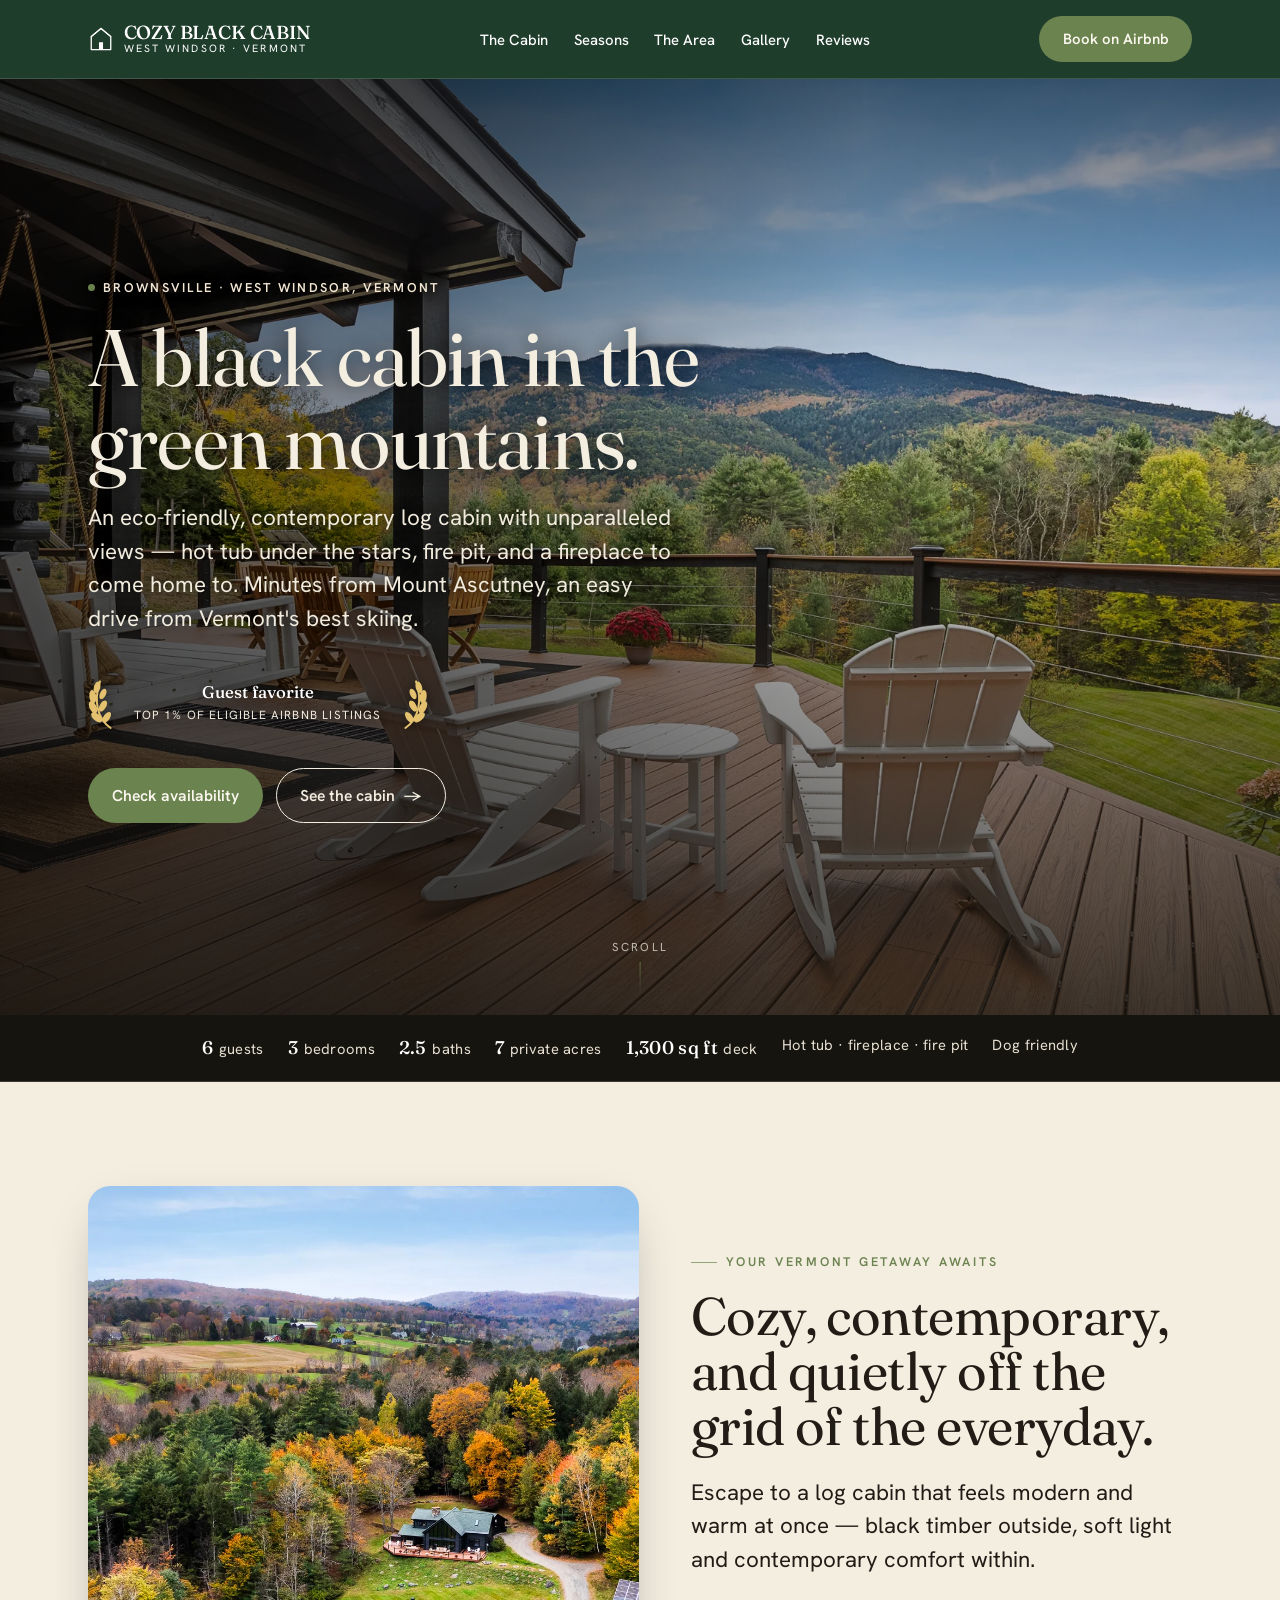
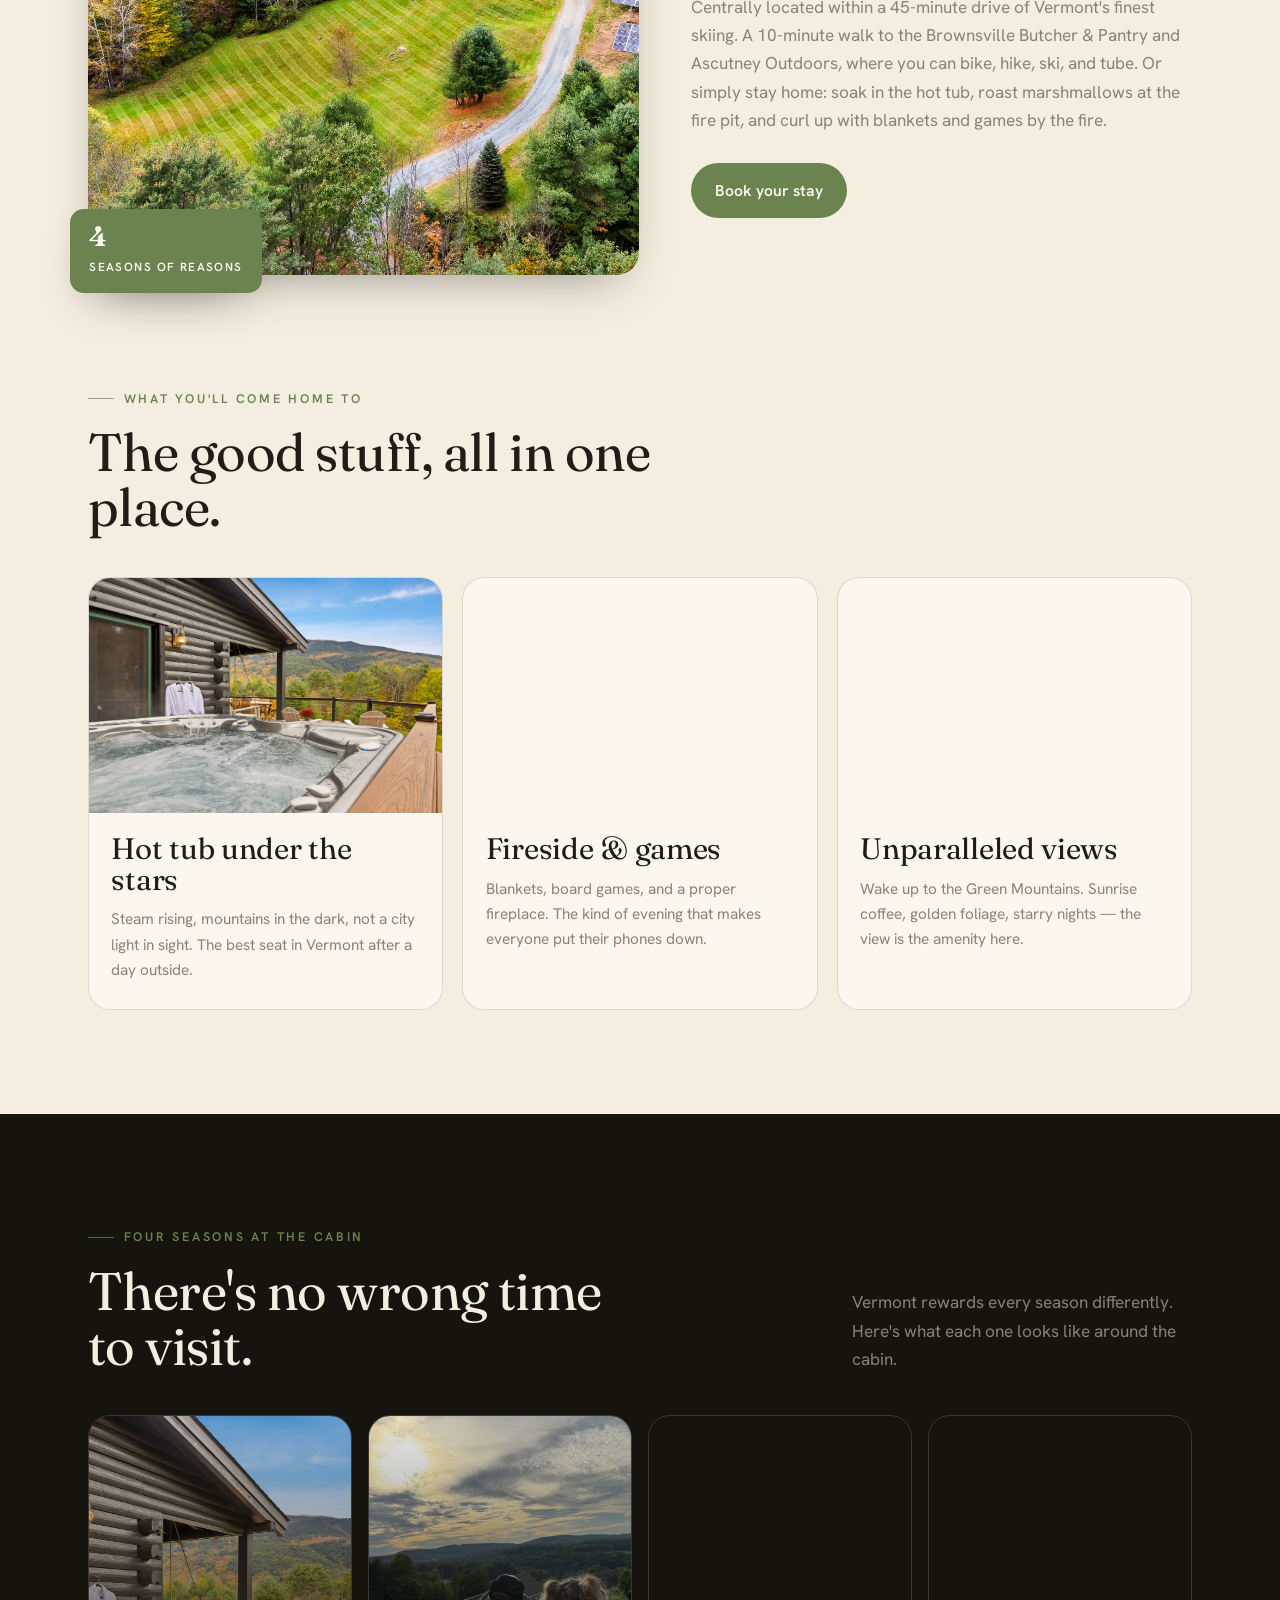
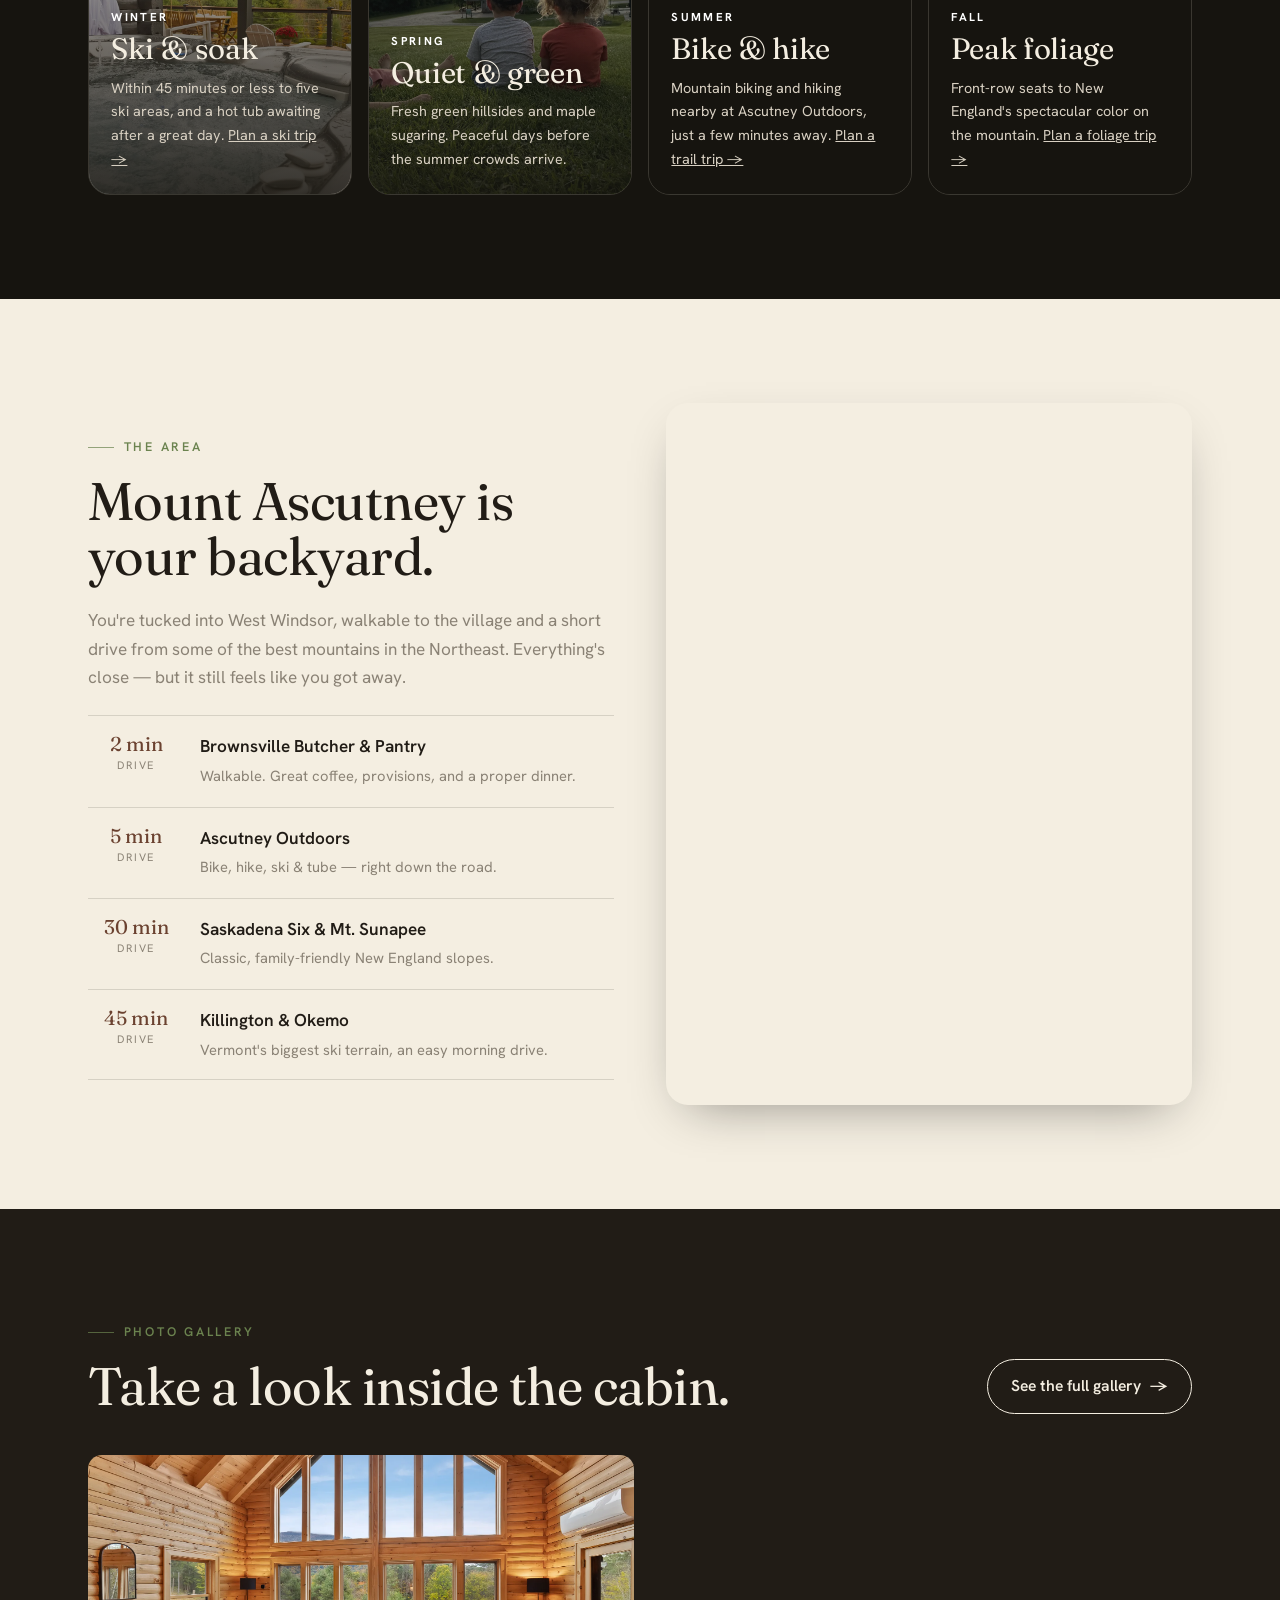
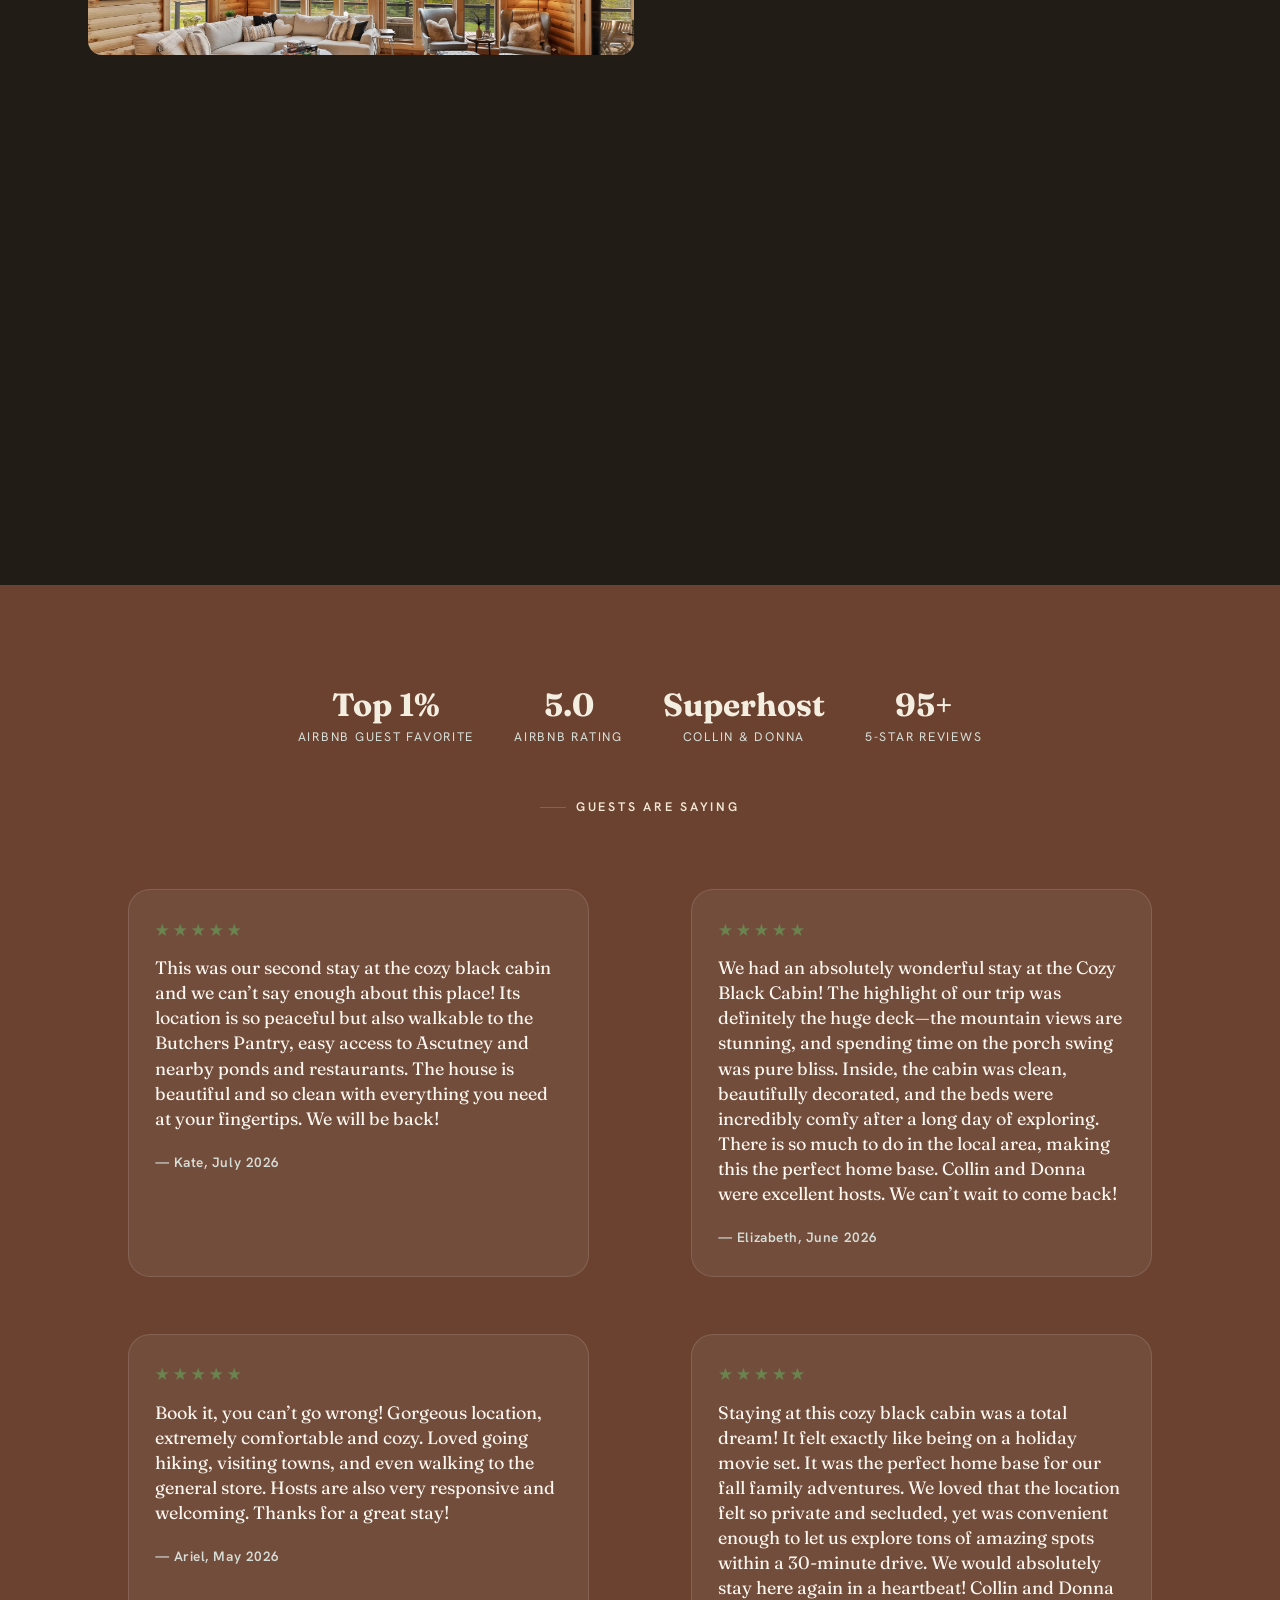
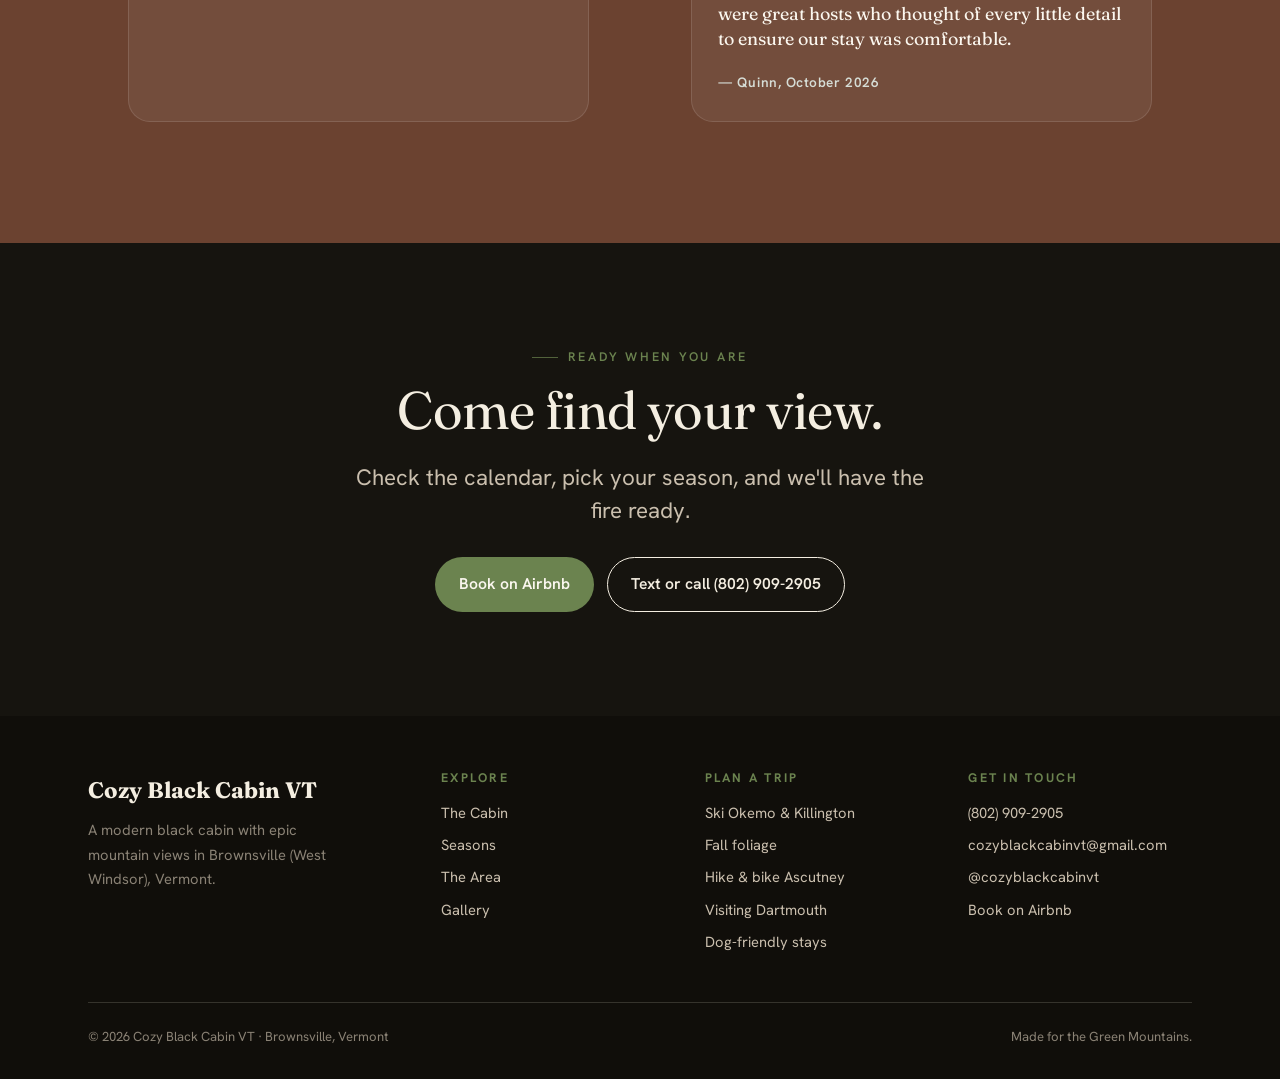
==== commit df545dfc: "Add Dartmouth, fall foliage, Ascutney trails and dog-friendly landing pages - Four new landing pages" ====
--- a/index.html
+++ b/index.html
@@ -205,11 +205,11 @@
       </article>
       <article class="season reveal">
         <img loading="lazy" decoding="async" src="/assets/photos/bike-hike.webp" alt="Family walking through a wildflower meadow beneath a ski lift line">
-        <div class="body"><span class="label">Summer</span><h3>Bike &amp; hike</h3><p>Mountain biking and hiking nearby at Ascutney Outdoors, just a few minutes away.</p></div>
+        <div class="body"><span class="label">Summer</span><h3>Bike &amp; hike</h3><p>Mountain biking and hiking nearby at Ascutney Outdoors, just a few minutes away. <a href="/mount-ascutney-hiking-biking-cabin">Plan a trail trip →</a></p></div>
       </article>
       <article class="season reveal">
         <img loading="lazy" decoding="async" src="/assets/photos/cabin-02.webp" alt="Aerial view of peak autumn foliage across the valley around the cabin">
-        <div class="body"><span class="label">Fall</span><h3>Peak foliage</h3><p>Front-row seats to New England's spectacular color on the mountain.</p></div>
+        <div class="body"><span class="label">Fall</span><h3>Peak foliage</h3><p>Front-row seats to New England's spectacular color on the mountain. <a href="/vermont-fall-foliage-cabin">Plan a foliage trip →</a></p></div>
       </article>
     </div>
   </div>
@@ -304,7 +304,14 @@
         <a href="#seasons">Seasons</a>
         <a href="#area">The Area</a>
         <a href="gallery.html">Gallery</a>
+      </div>
+      <div>
+        <h4>Plan a trip</h4>
         <a href="/okemo-killington-ski-cabin">Ski Okemo &amp; Killington</a>
+        <a href="/vermont-fall-foliage-cabin">Fall foliage</a>
+        <a href="/mount-ascutney-hiking-biking-cabin">Hike &amp; bike Ascutney</a>
+        <a href="/dartmouth-lodging-cabin">Visiting Dartmouth</a>
+        <a href="/dog-friendly-vermont-cabin">Dog-friendly stays</a>
       </div>
       <div>
         <h4>Get in touch</h4>
--- a/styles.css
+++ b/styles.css
@@ -223,7 +223,7 @@
 
 /* ---------- footer ---------- */
 .site-footer{background:#100E0A;color:#cabfae;padding-block:3.5rem 2rem;font-size:.92rem}
-.footer-grid{display:grid;grid-template-columns:1.4fr 1fr 1fr;gap:2.5rem;padding-bottom:2.5rem;border-bottom:1px solid var(--line-dark)}
+.footer-grid{display:grid;grid-template-columns:1.4fr 1fr 1fr 1fr;gap:2.5rem;padding-bottom:2.5rem;border-bottom:1px solid var(--line-dark)}
 .footer-grid h4{font-family:var(--body);font-size:.78rem;letter-spacing:.18em;text-transform:uppercase;color:var(--ember);margin-bottom:1rem;font-weight:700}
 .footer-grid a{color:#cabfae;text-decoration:none;display:block;margin-bottom:.5rem}
 .footer-grid a:hover{color:var(--cream)}
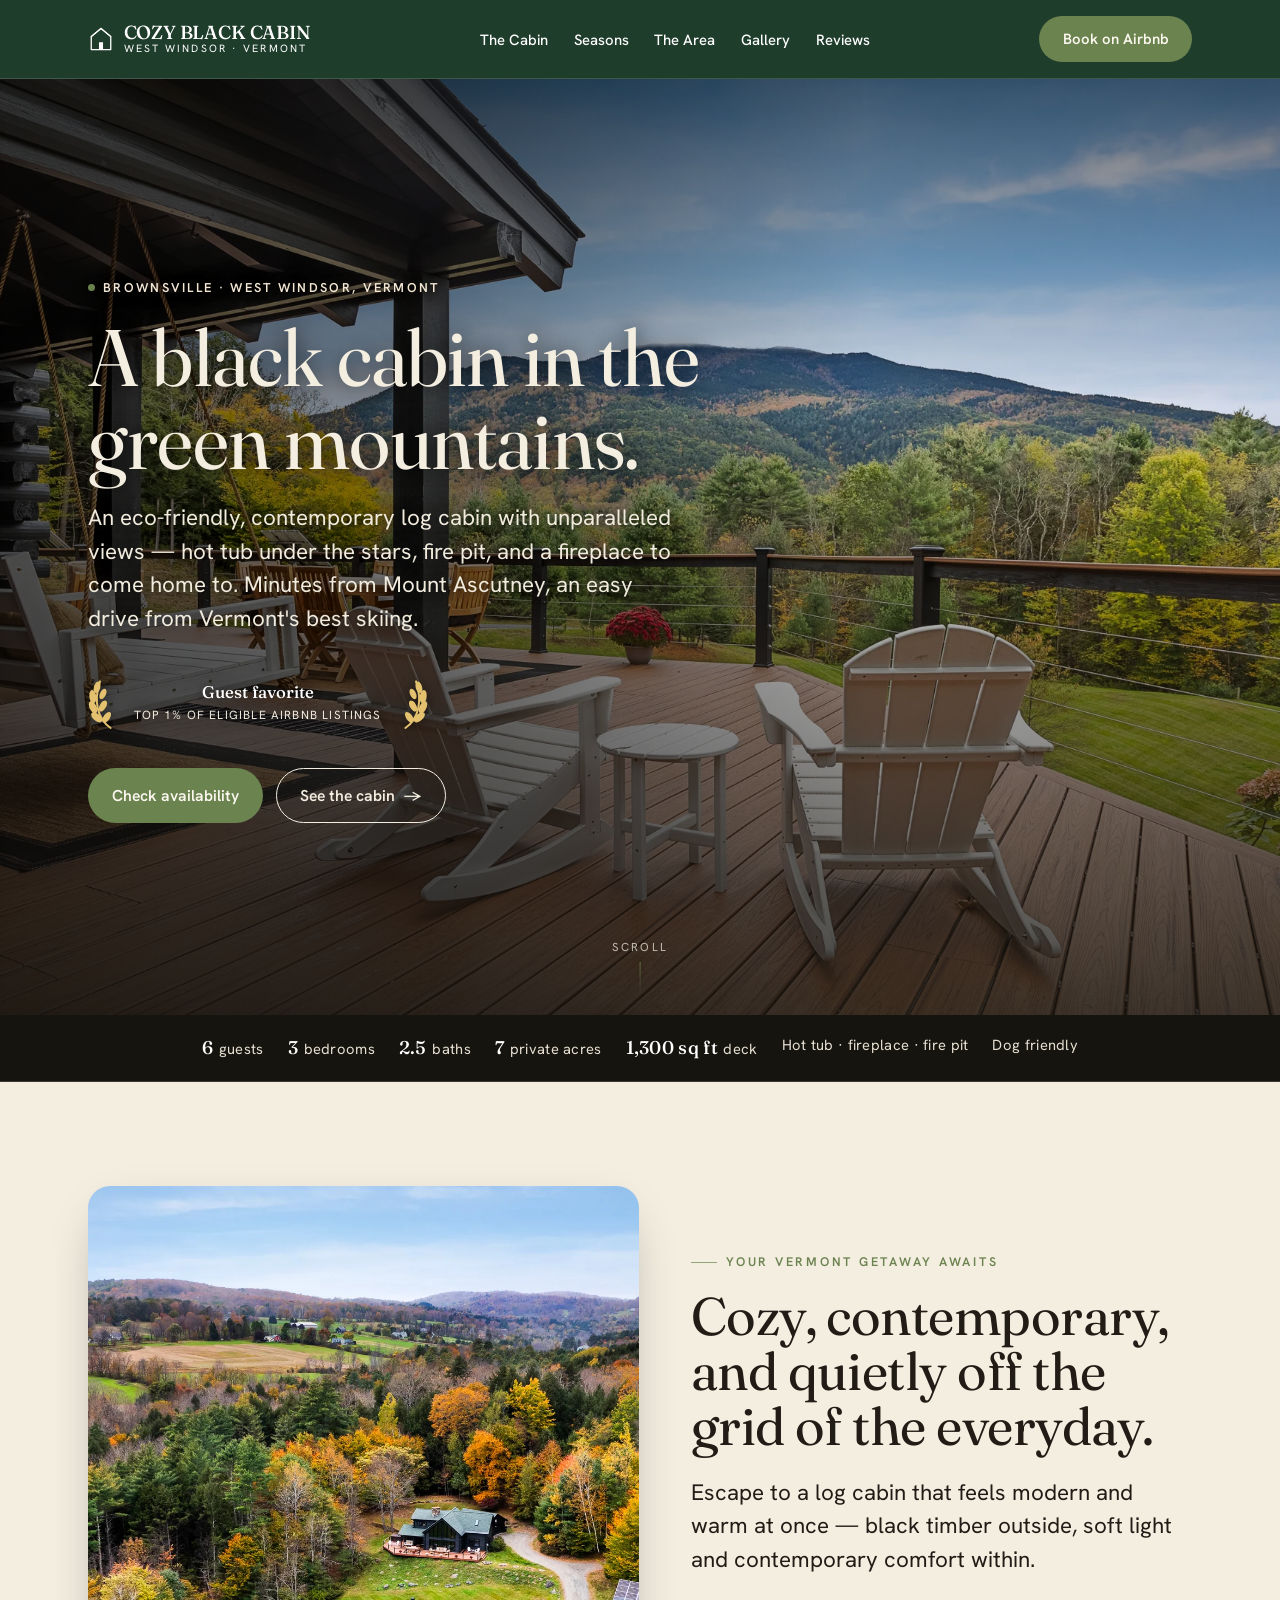
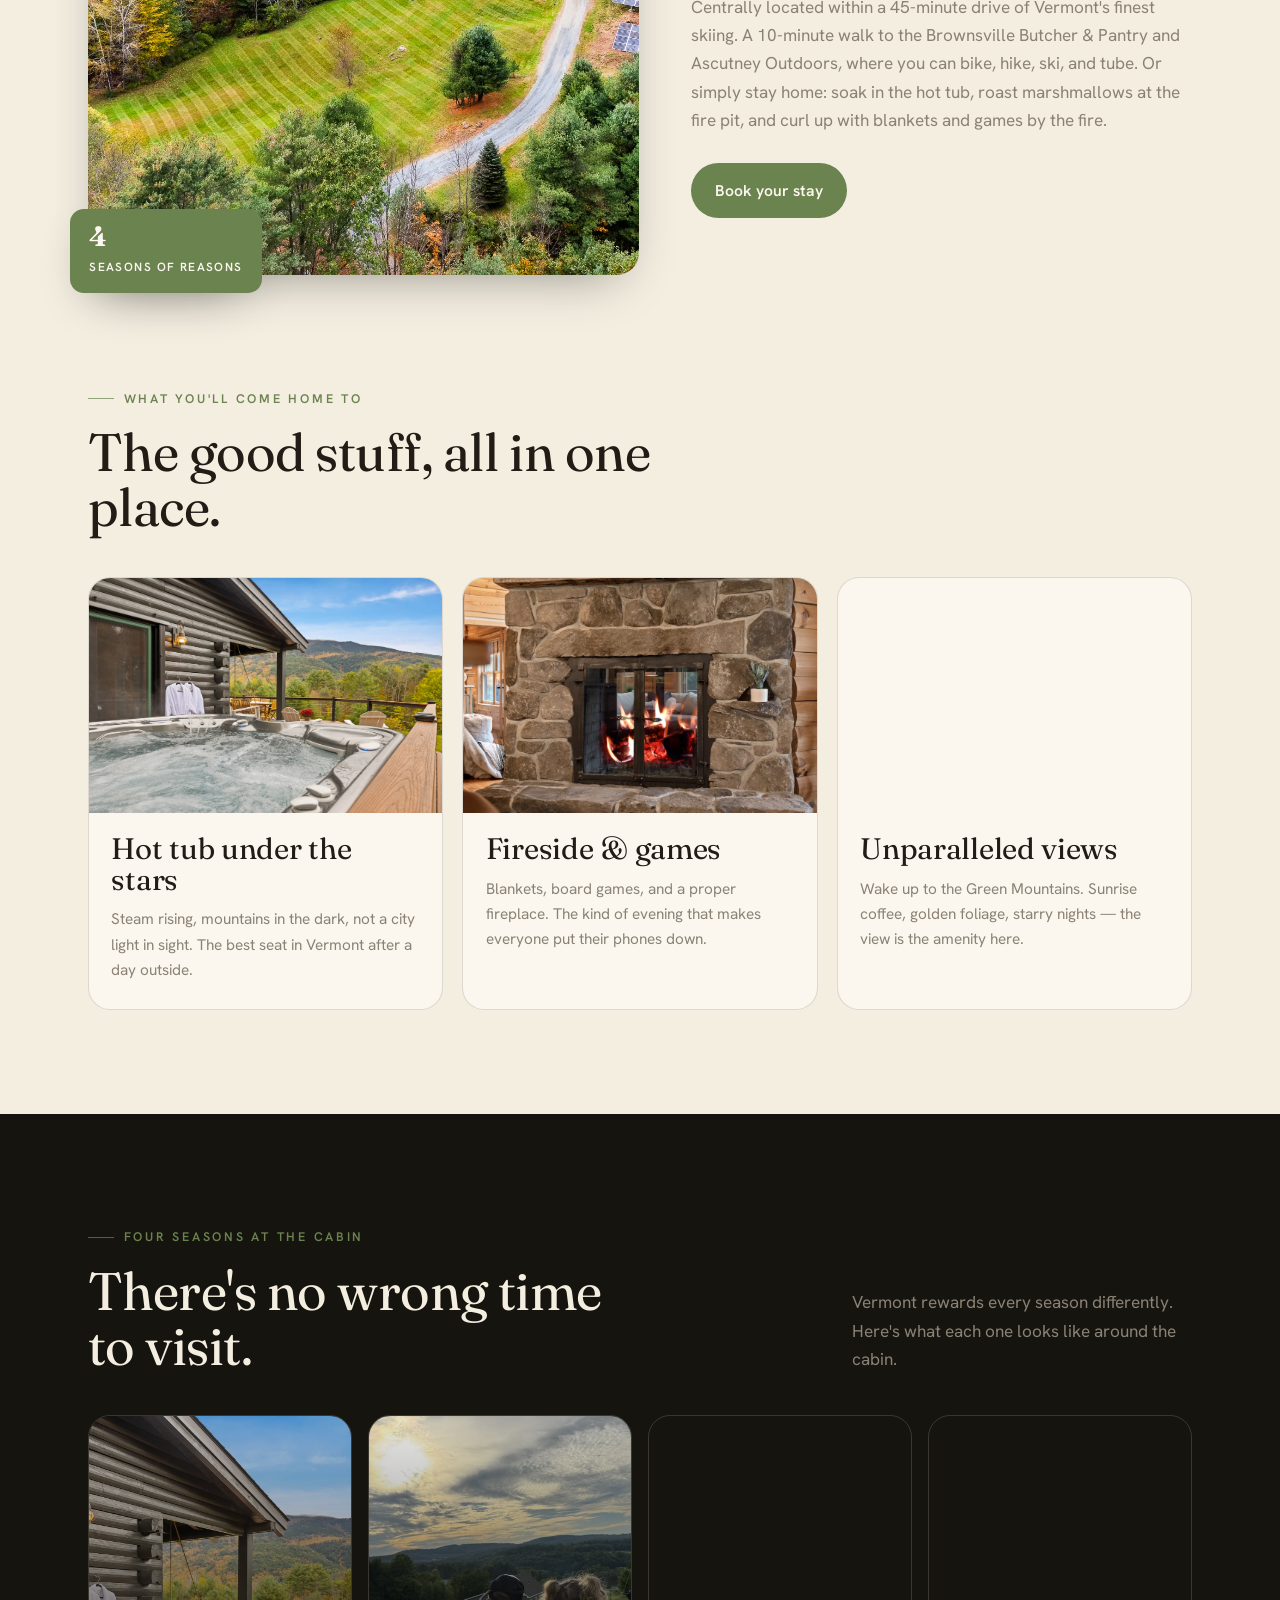
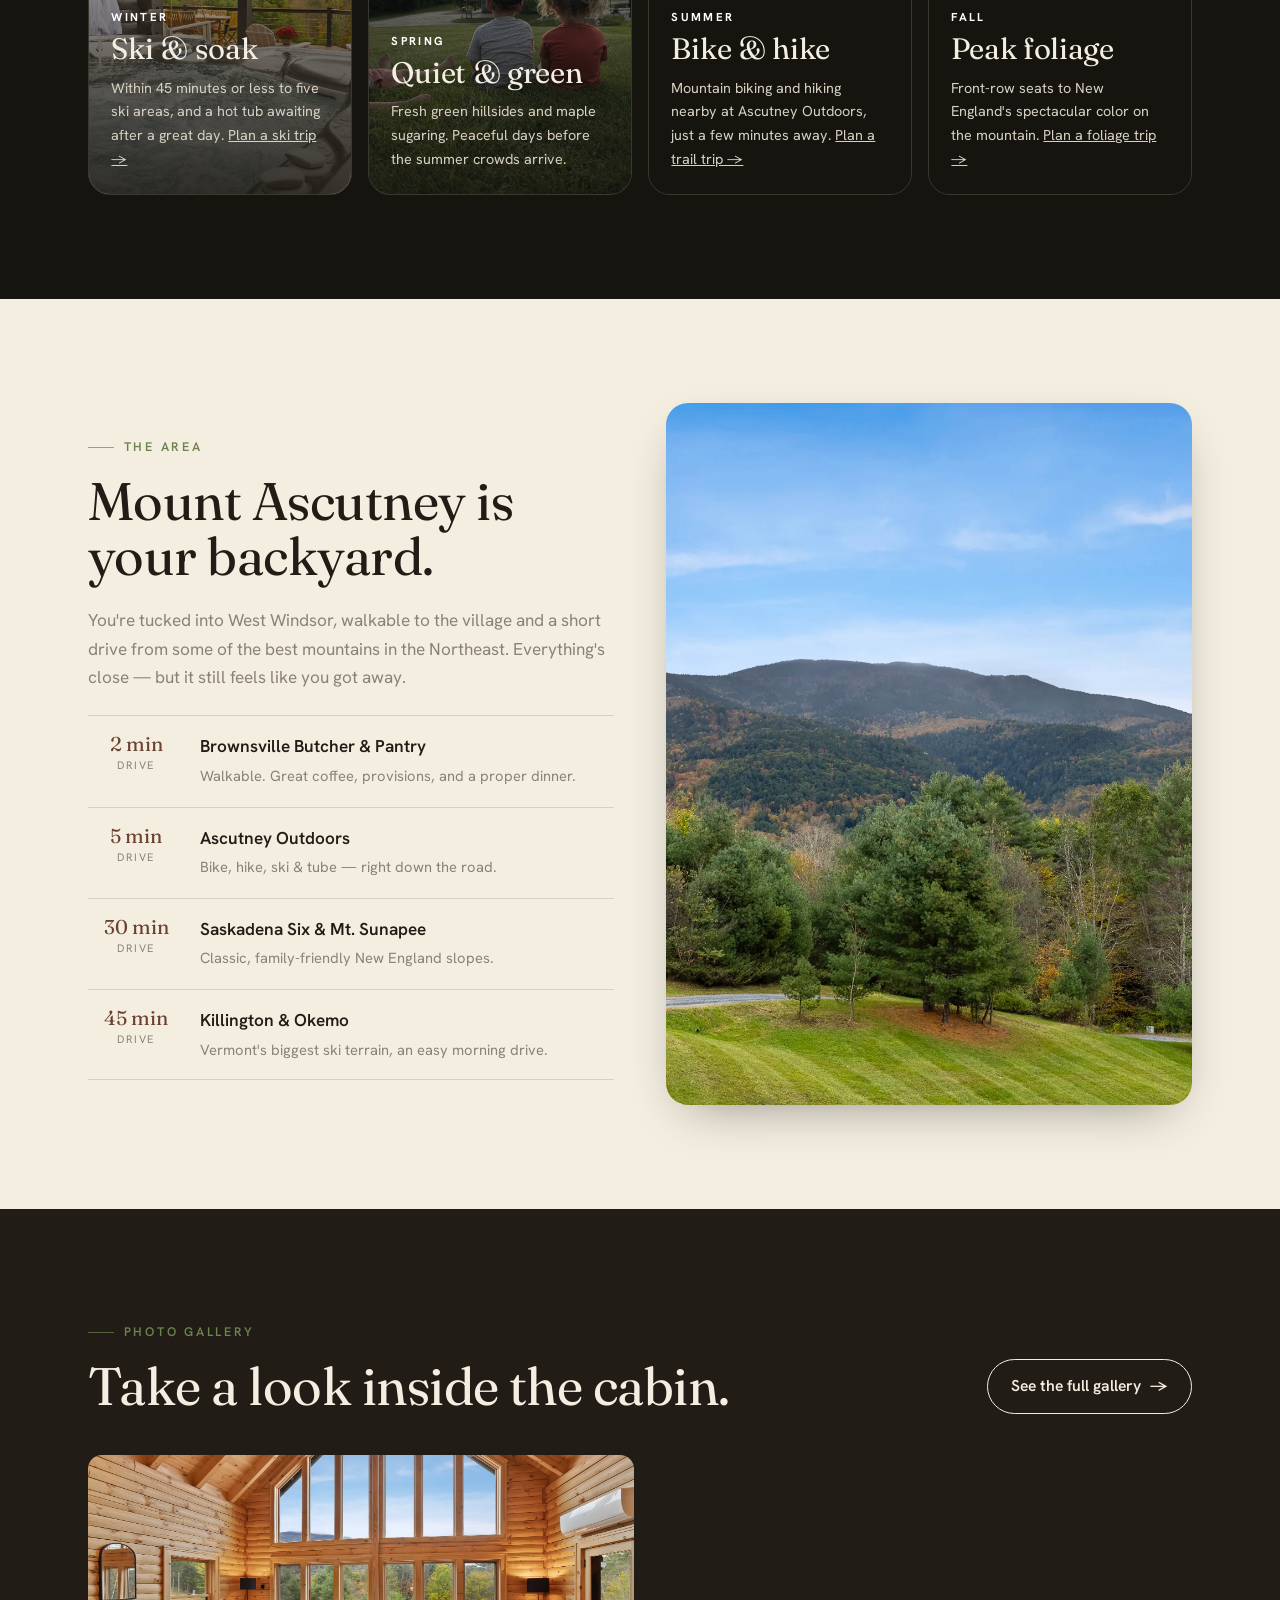
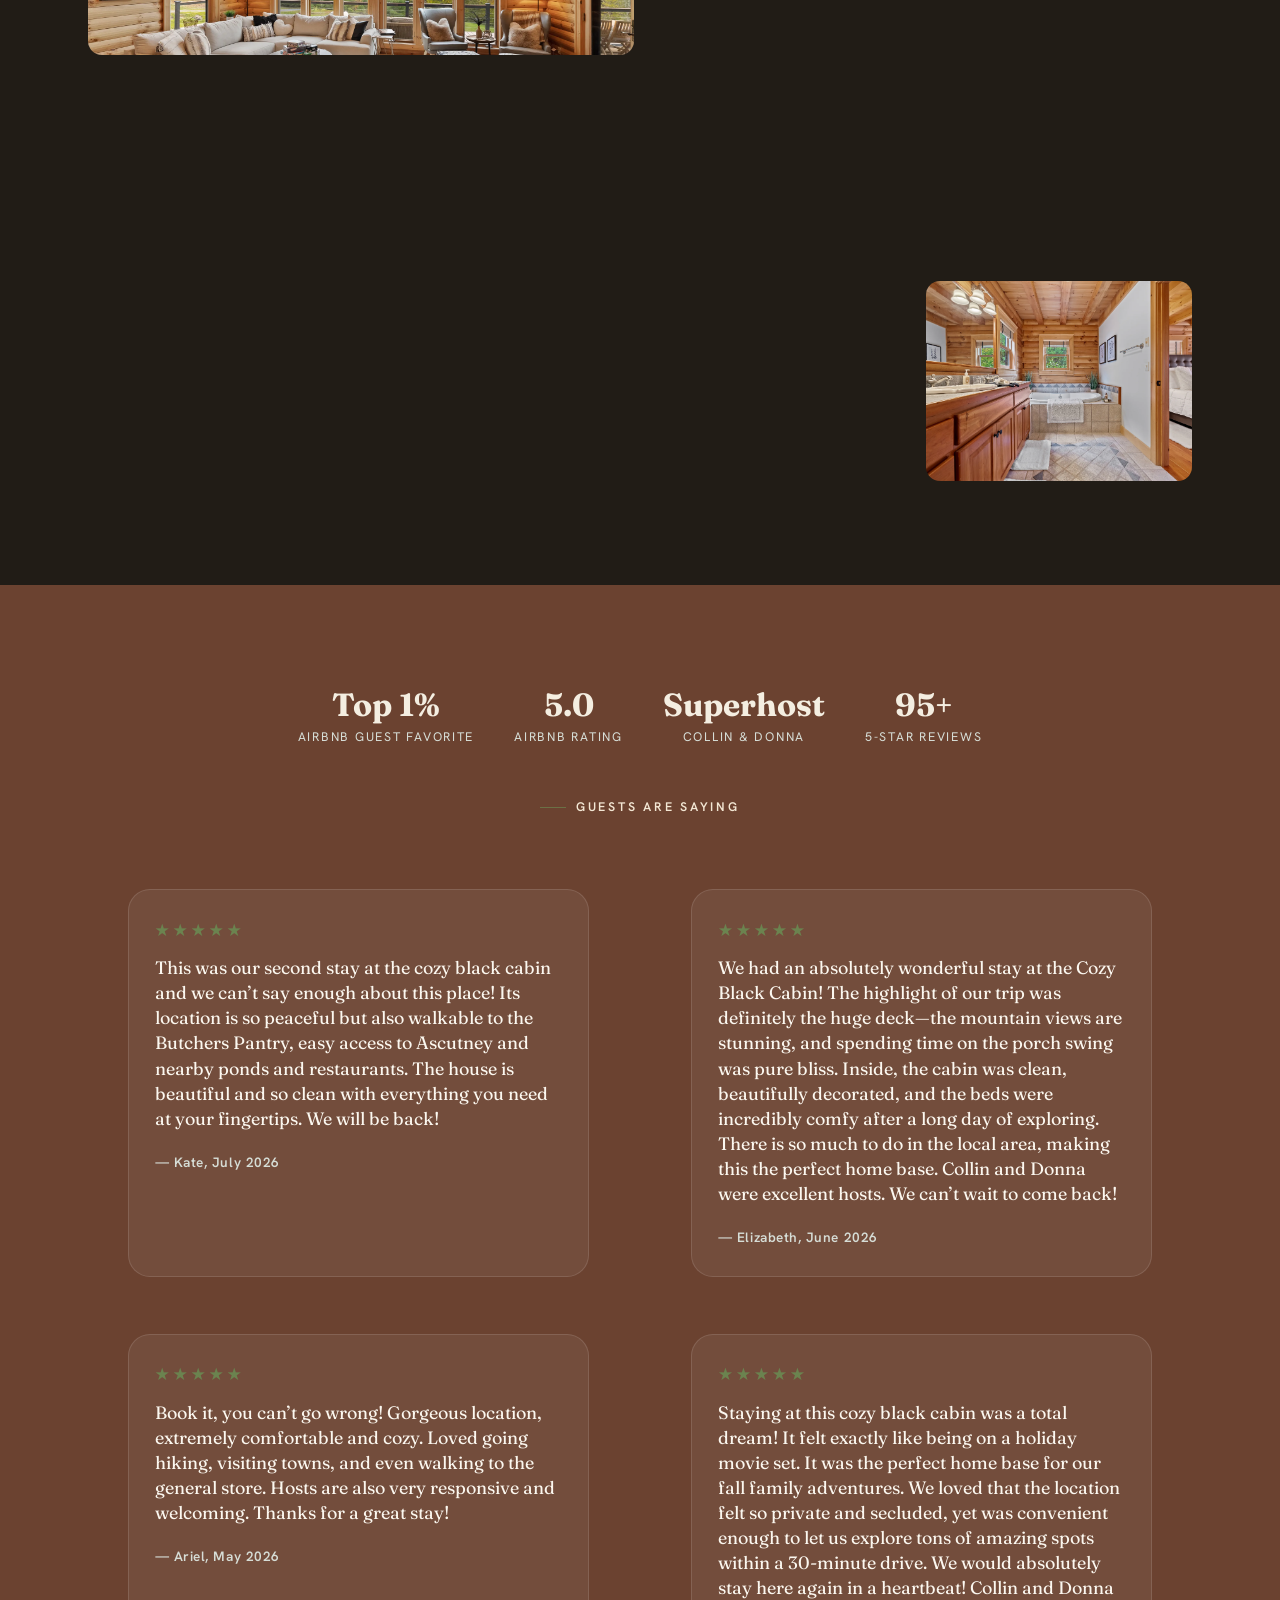
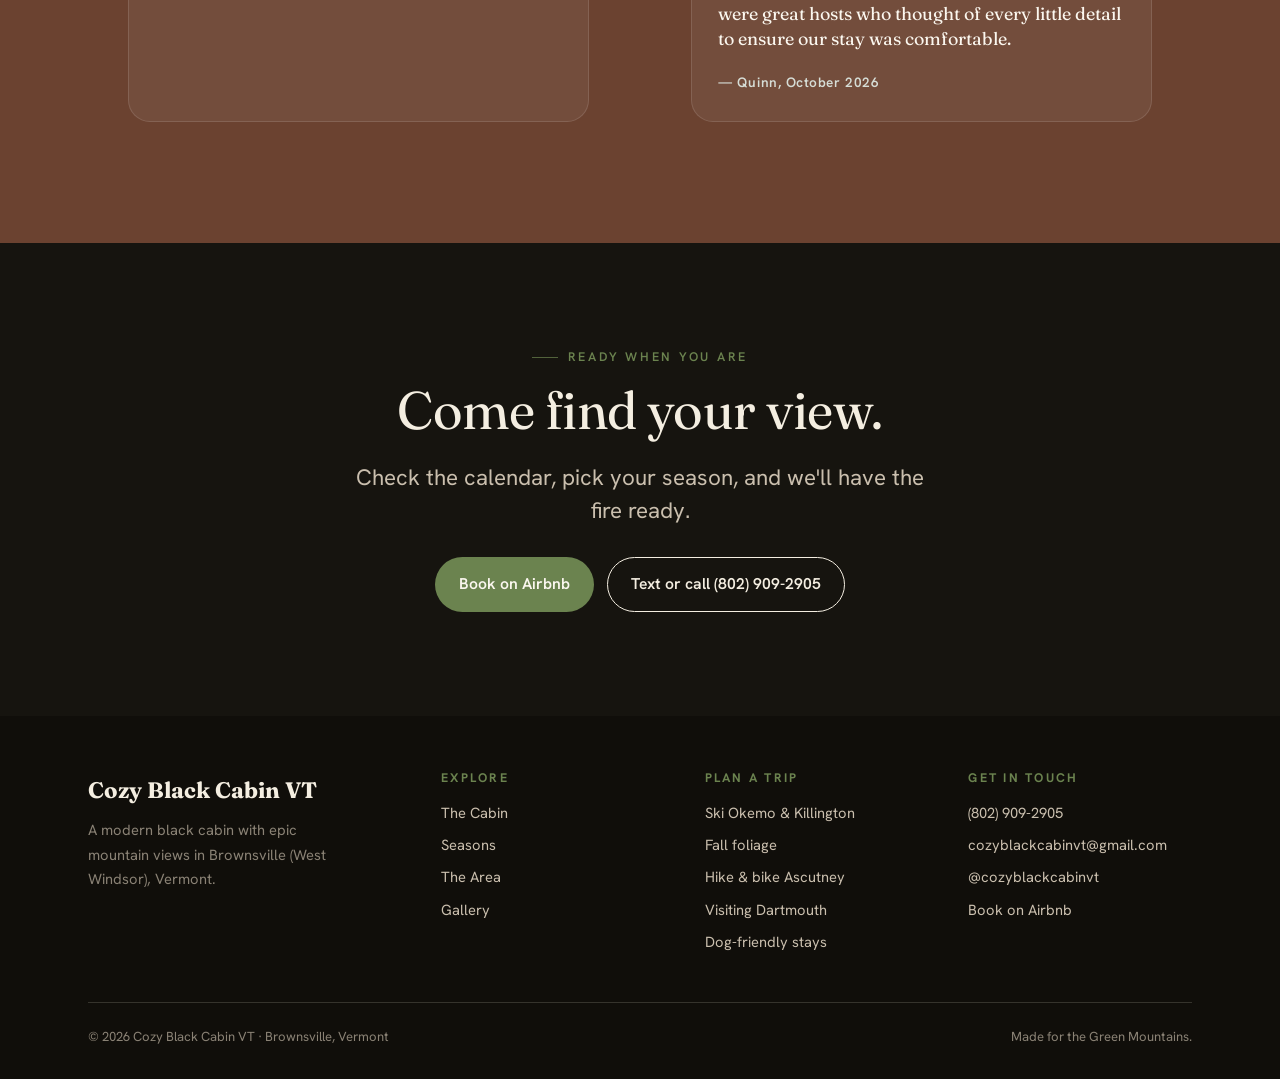
==== commit 4c978d48: "Replace location-revealing aerials (01, 02) with less identifiable shots Co-Authored-By: Claude Opus" ====
--- a/index.html
+++ b/index.html
@@ -208,7 +208,7 @@
         <div class="body"><span class="label">Summer</span><h3>Bike &amp; hike</h3><p>Mountain biking and hiking nearby at Ascutney Outdoors, just a few minutes away. <a href="/mount-ascutney-hiking-biking-cabin">Plan a trail trip →</a></p></div>
       </article>
       <article class="season reveal">
-        <img loading="lazy" decoding="async" src="/assets/photos/cabin-02.webp" alt="Aerial view of peak autumn foliage across the valley around the cabin">
+        <img loading="lazy" decoding="async" src="/assets/photos/cabin-03.webp" alt="Aerial view of the cabin, lawn and winding driveway in autumn">
         <div class="body"><span class="label">Fall</span><h3>Peak foliage</h3><p>Front-row seats to New England's spectacular color on the mountain. <a href="/vermont-fall-foliage-cabin">Plan a foliage trip →</a></p></div>
       </article>
     </div>
@@ -230,7 +230,7 @@
       </ul>
     </div>
     <div class="area-figure reveal">
-      <img loading="lazy" decoding="async" src="/assets/photos/cabin-01.webp" alt="Aerial view of Mount Ascutney rising above the cabin and fall foliage">
+      <img loading="lazy" decoding="async" src="/assets/photos/cabin-15.webp" alt="Mount Ascutney rising above the lawn and pines">
     </div>
   </div>
 </section>
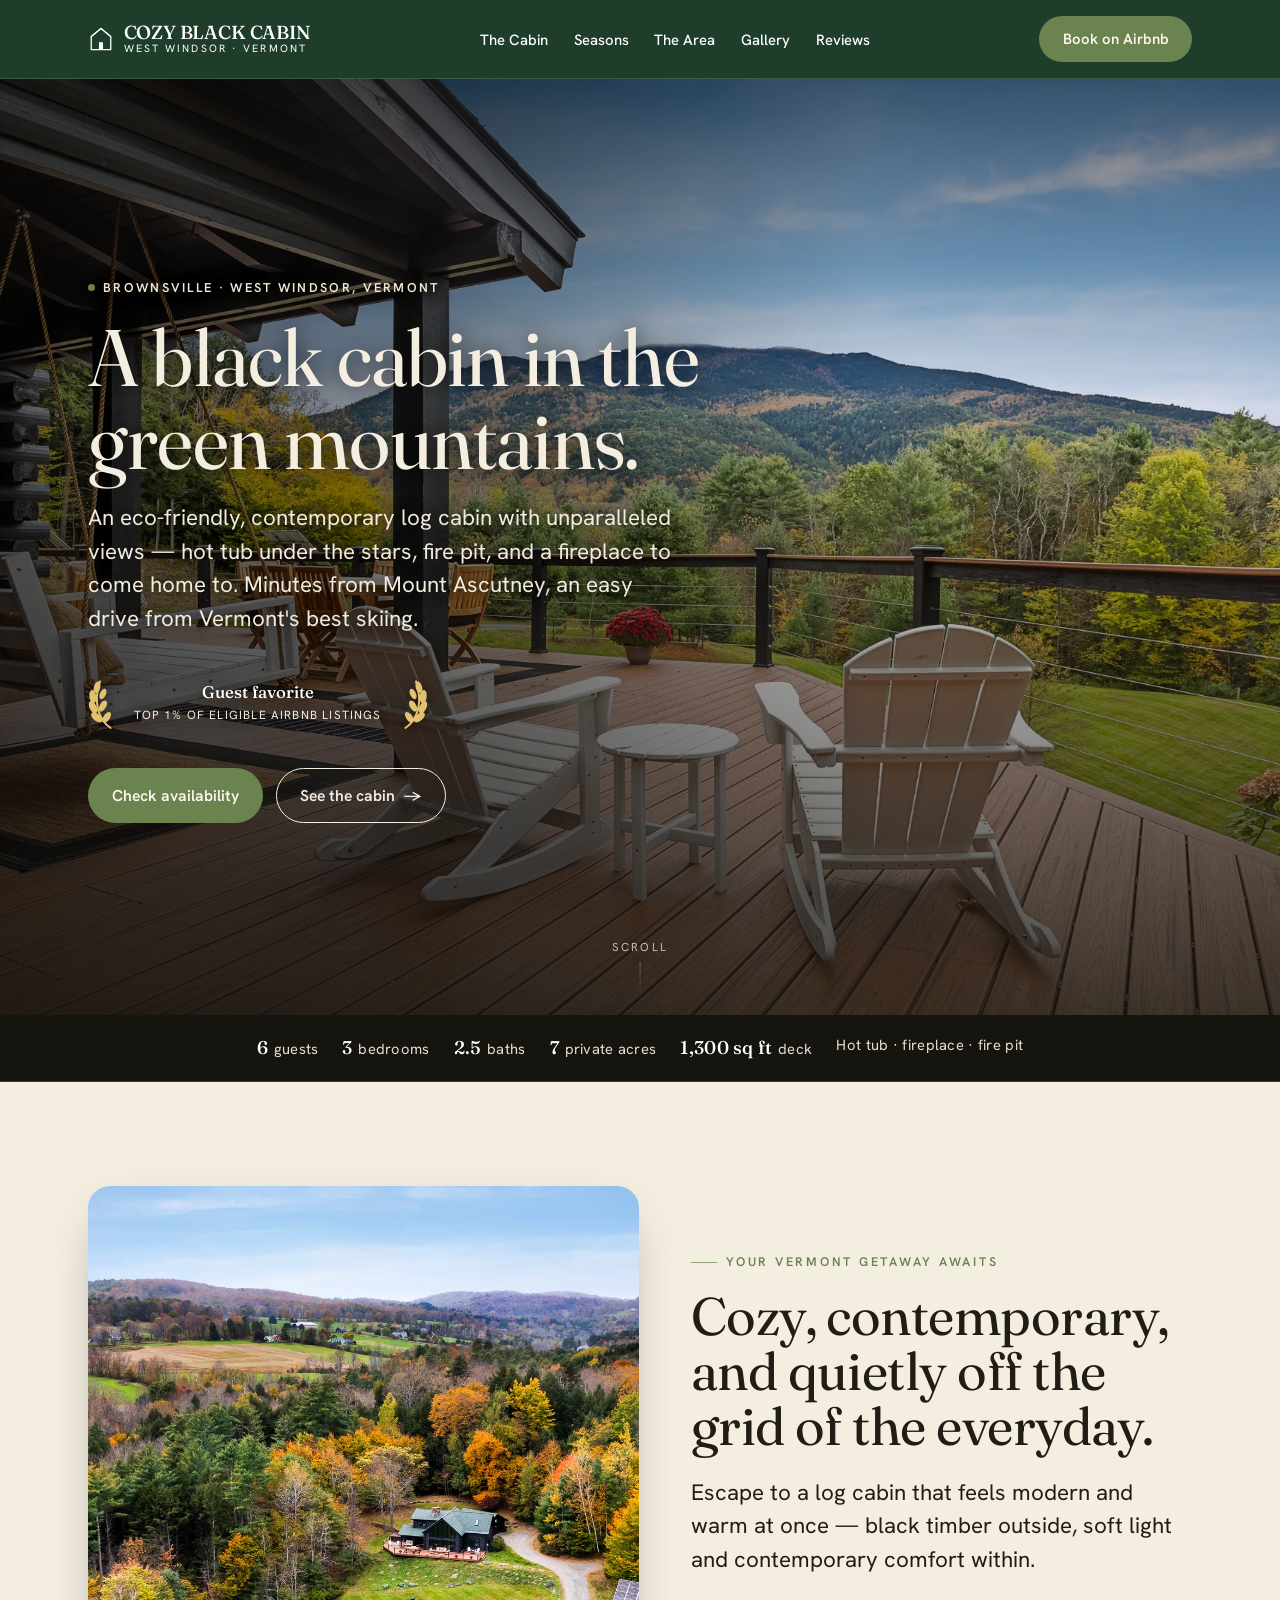
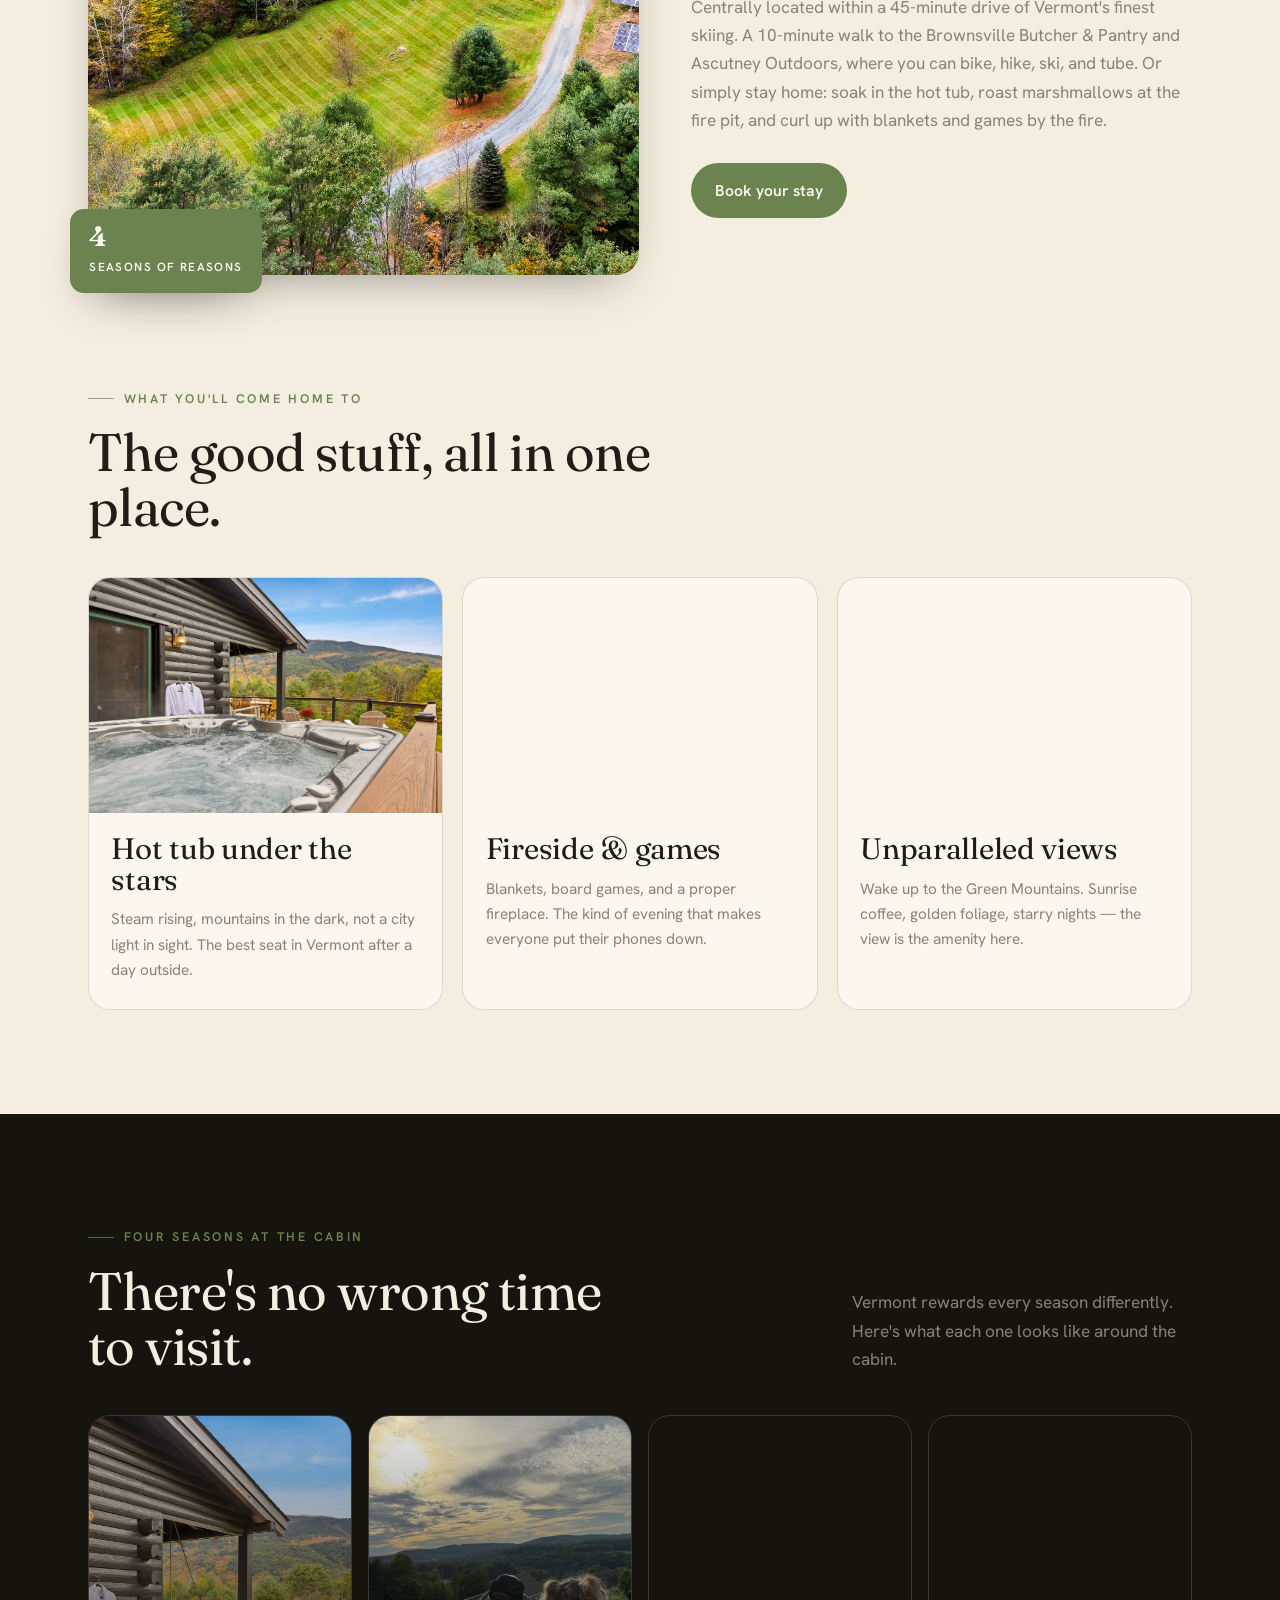
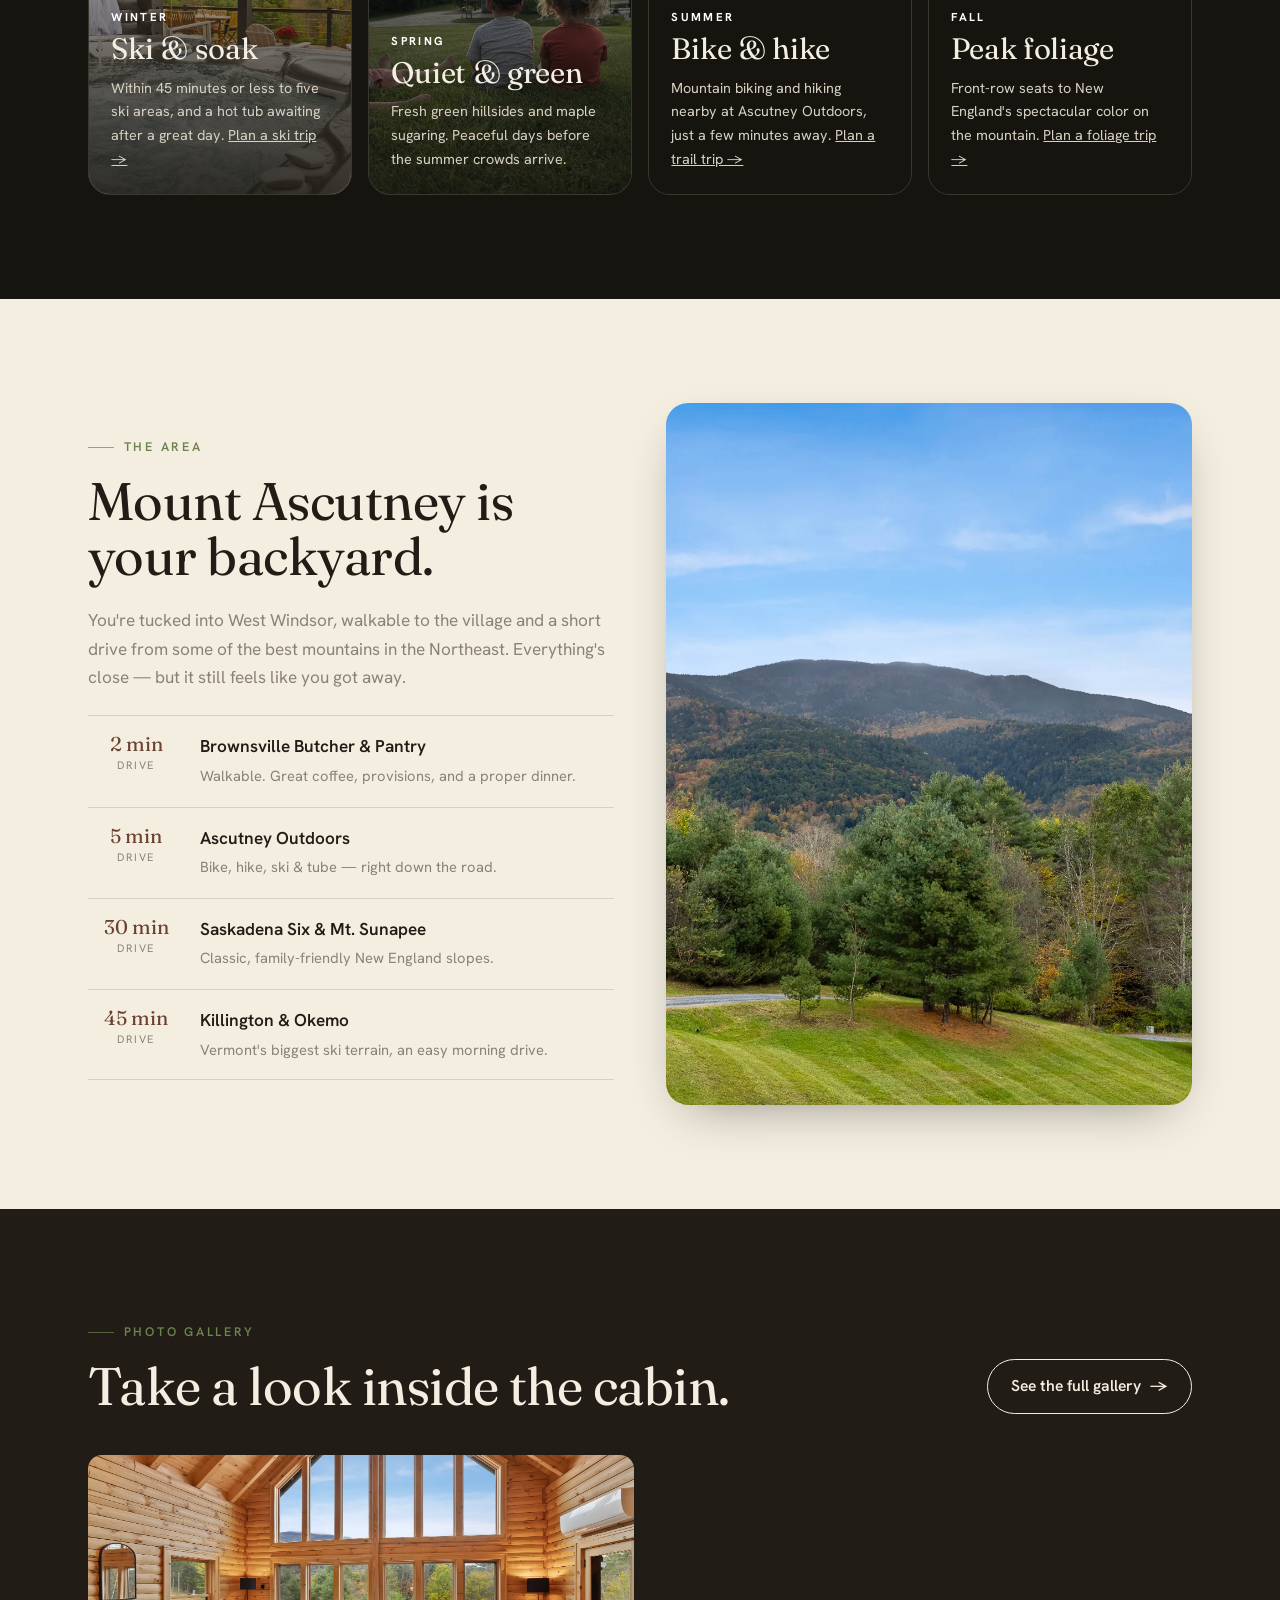
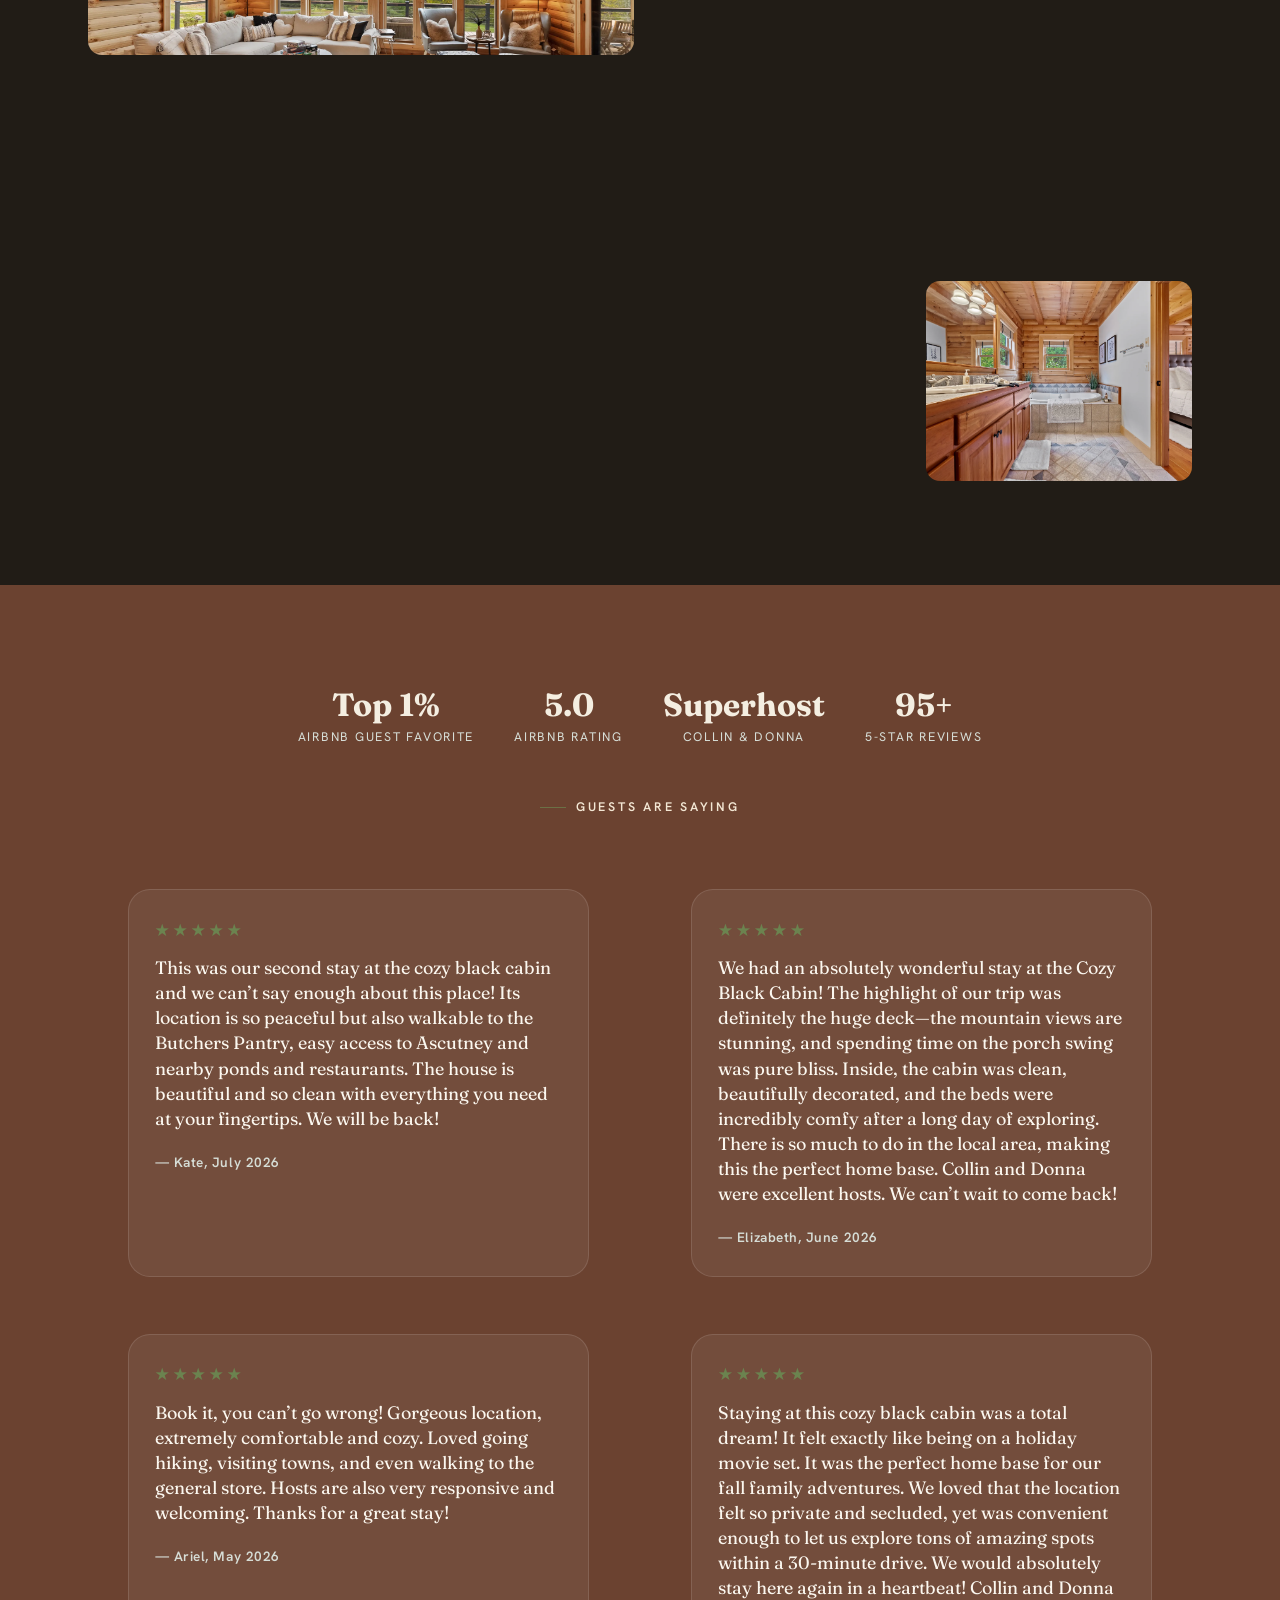
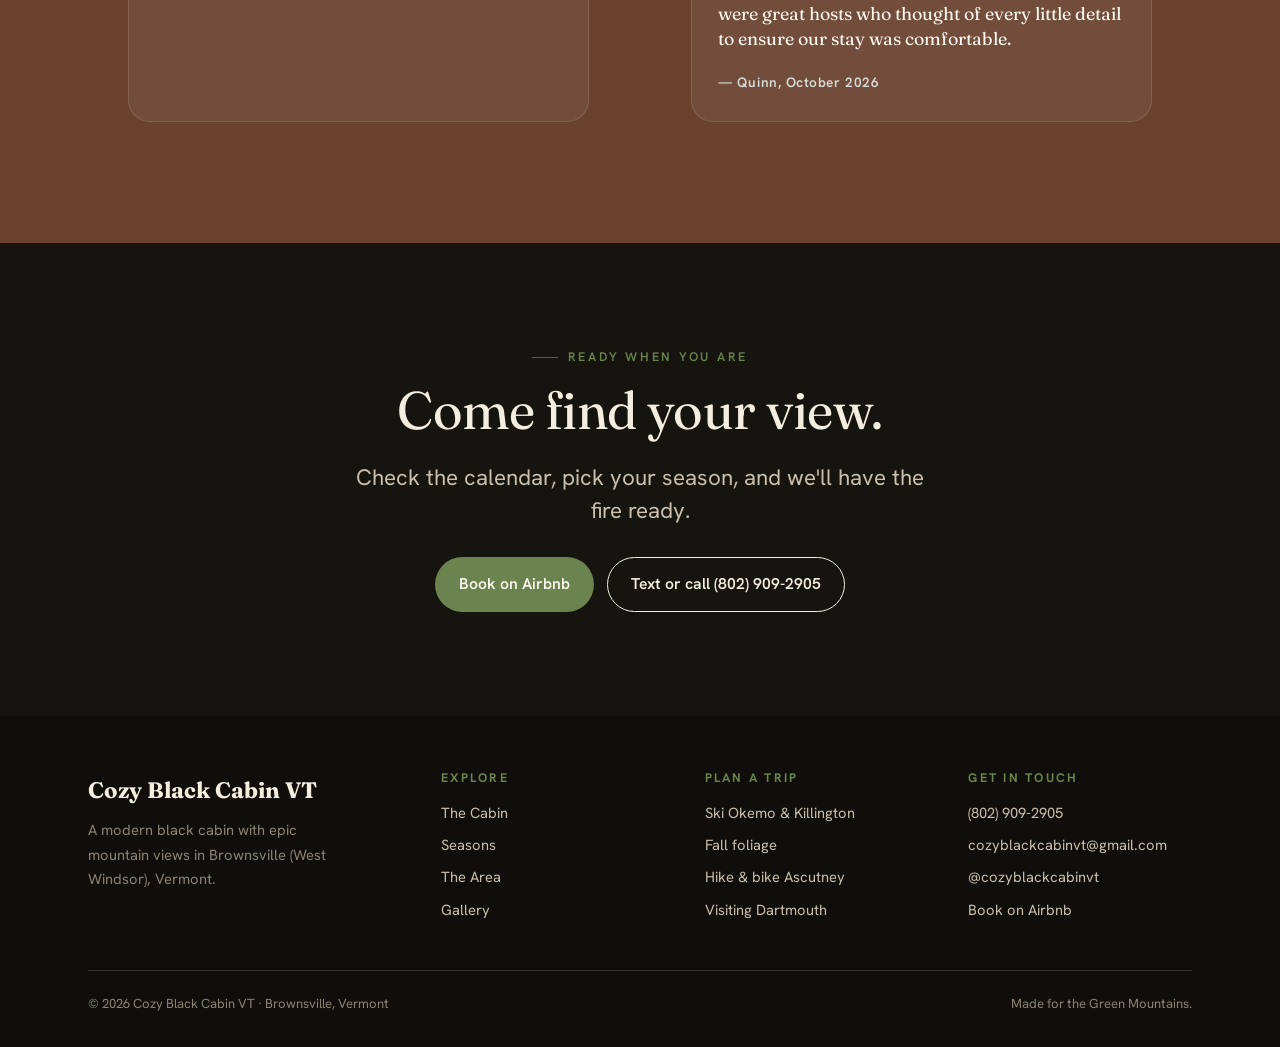
==== commit e9e9b7cd: "Remove dog-friendly page and public pet mentions Dogs are now by request only. The old URL 301-redir" ====
--- a/index.html
+++ b/index.html
@@ -51,7 +51,6 @@
   },
   "numberOfRooms": 3,
   "occupancy": { "@type": "QuantitativeValue", "maxValue": 6 },
-  "petsAllowed": true,
   "amenityFeature": [
     { "@type": "LocationFeatureSpecification", "name": "Hot tub", "value": true },
     { "@type": "LocationFeatureSpecification", "name": "Fireplace", "value": true },
@@ -139,7 +138,6 @@
     <li><b>7</b> private acres</li>
     <li><b>1,300 sq ft</b> deck</li>
     <li>Hot tub · fireplace · fire pit</li>
-    <li>Dog friendly</li>
   </ul>
 </section>
 
@@ -311,7 +309,6 @@
         <a href="/vermont-fall-foliage-cabin">Fall foliage</a>
         <a href="/mount-ascutney-hiking-biking-cabin">Hike &amp; bike Ascutney</a>
         <a href="/dartmouth-lodging-cabin">Visiting Dartmouth</a>
-        <a href="/dog-friendly-vermont-cabin">Dog-friendly stays</a>
       </div>
       <div>
         <h4>Get in touch</h4>
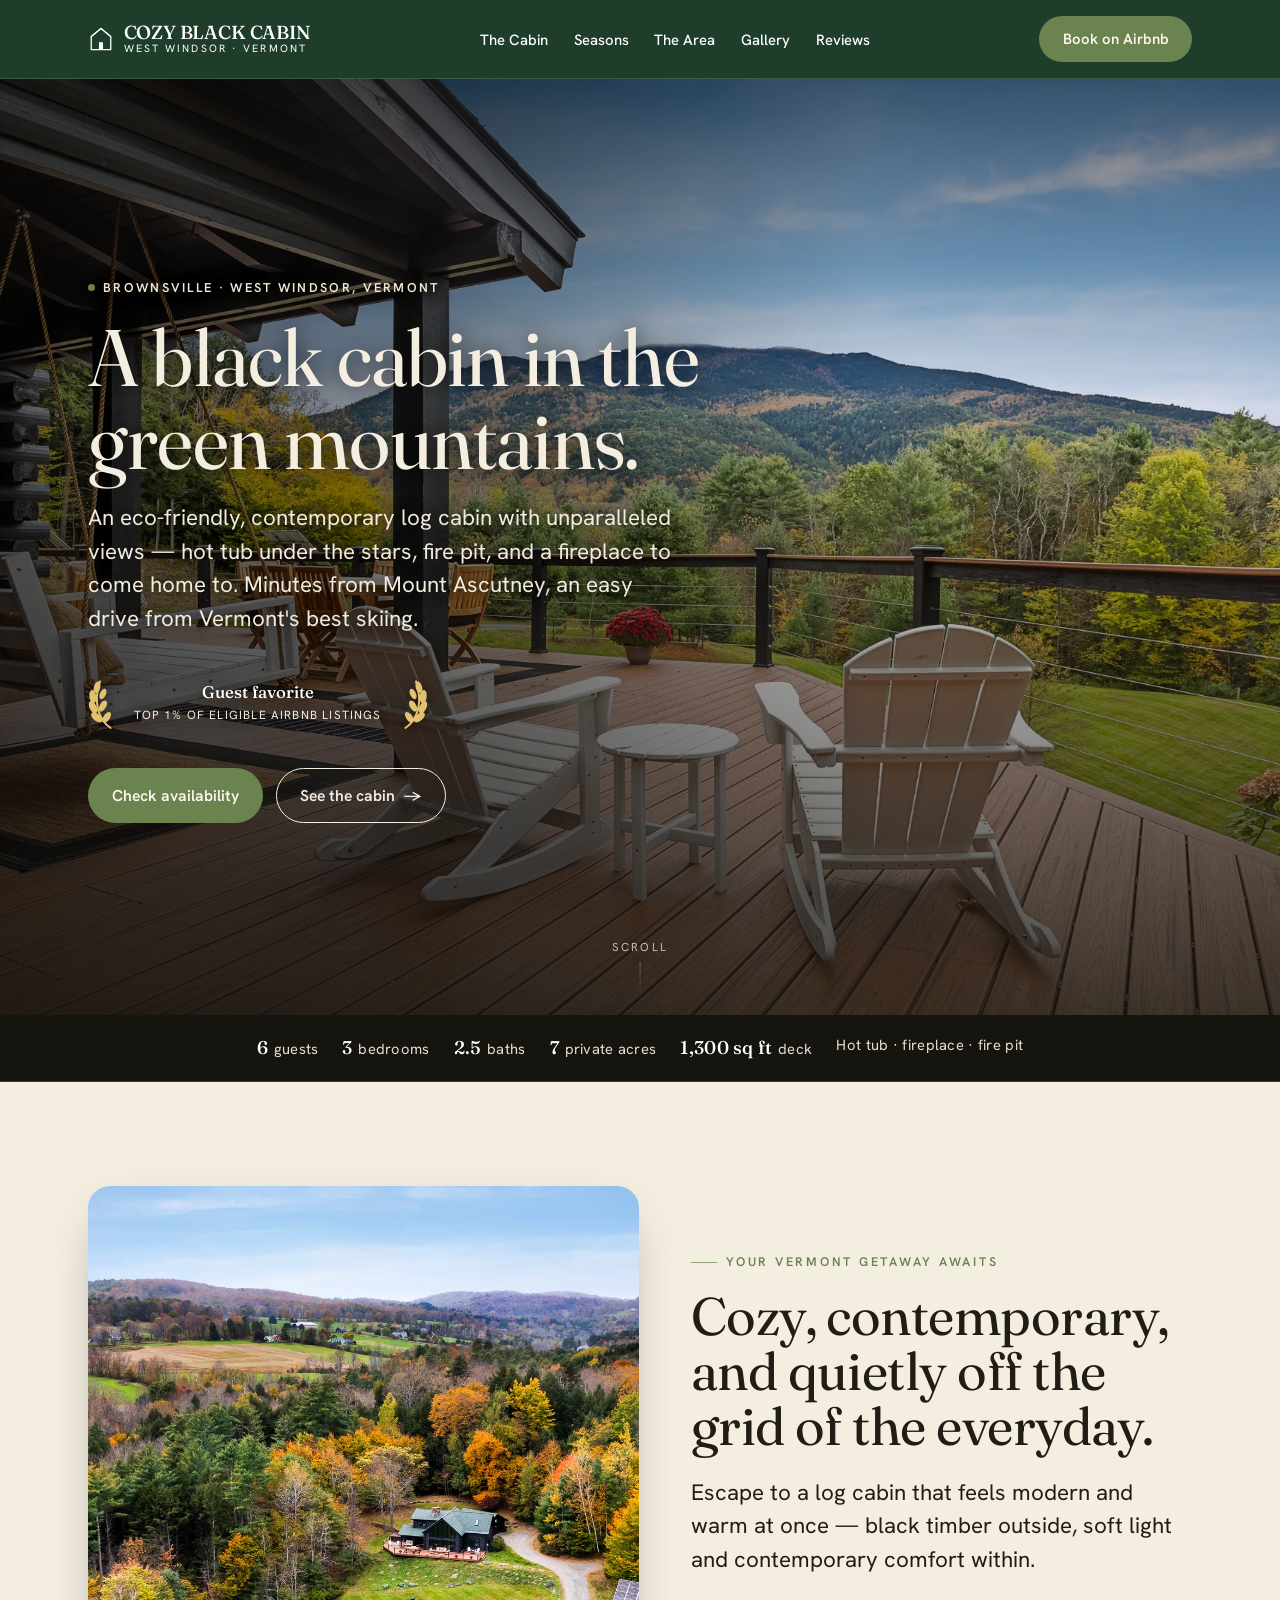
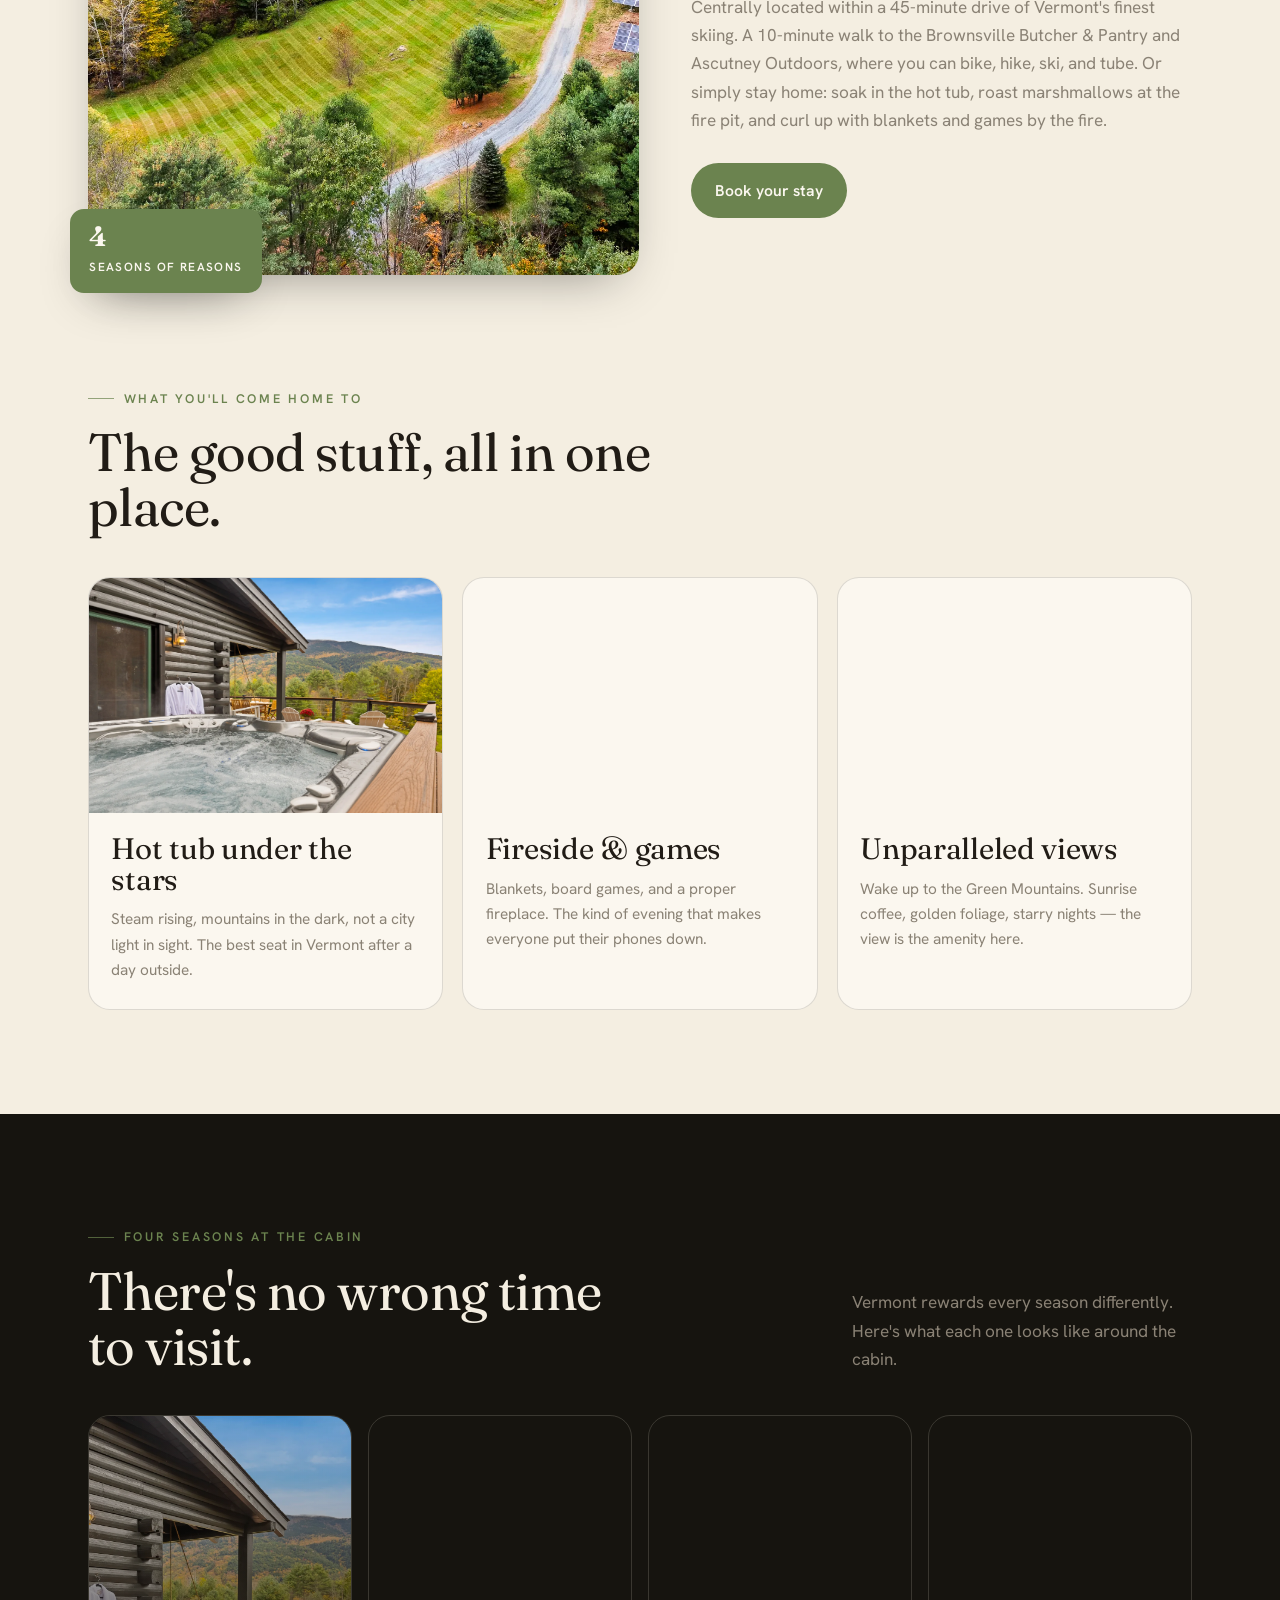
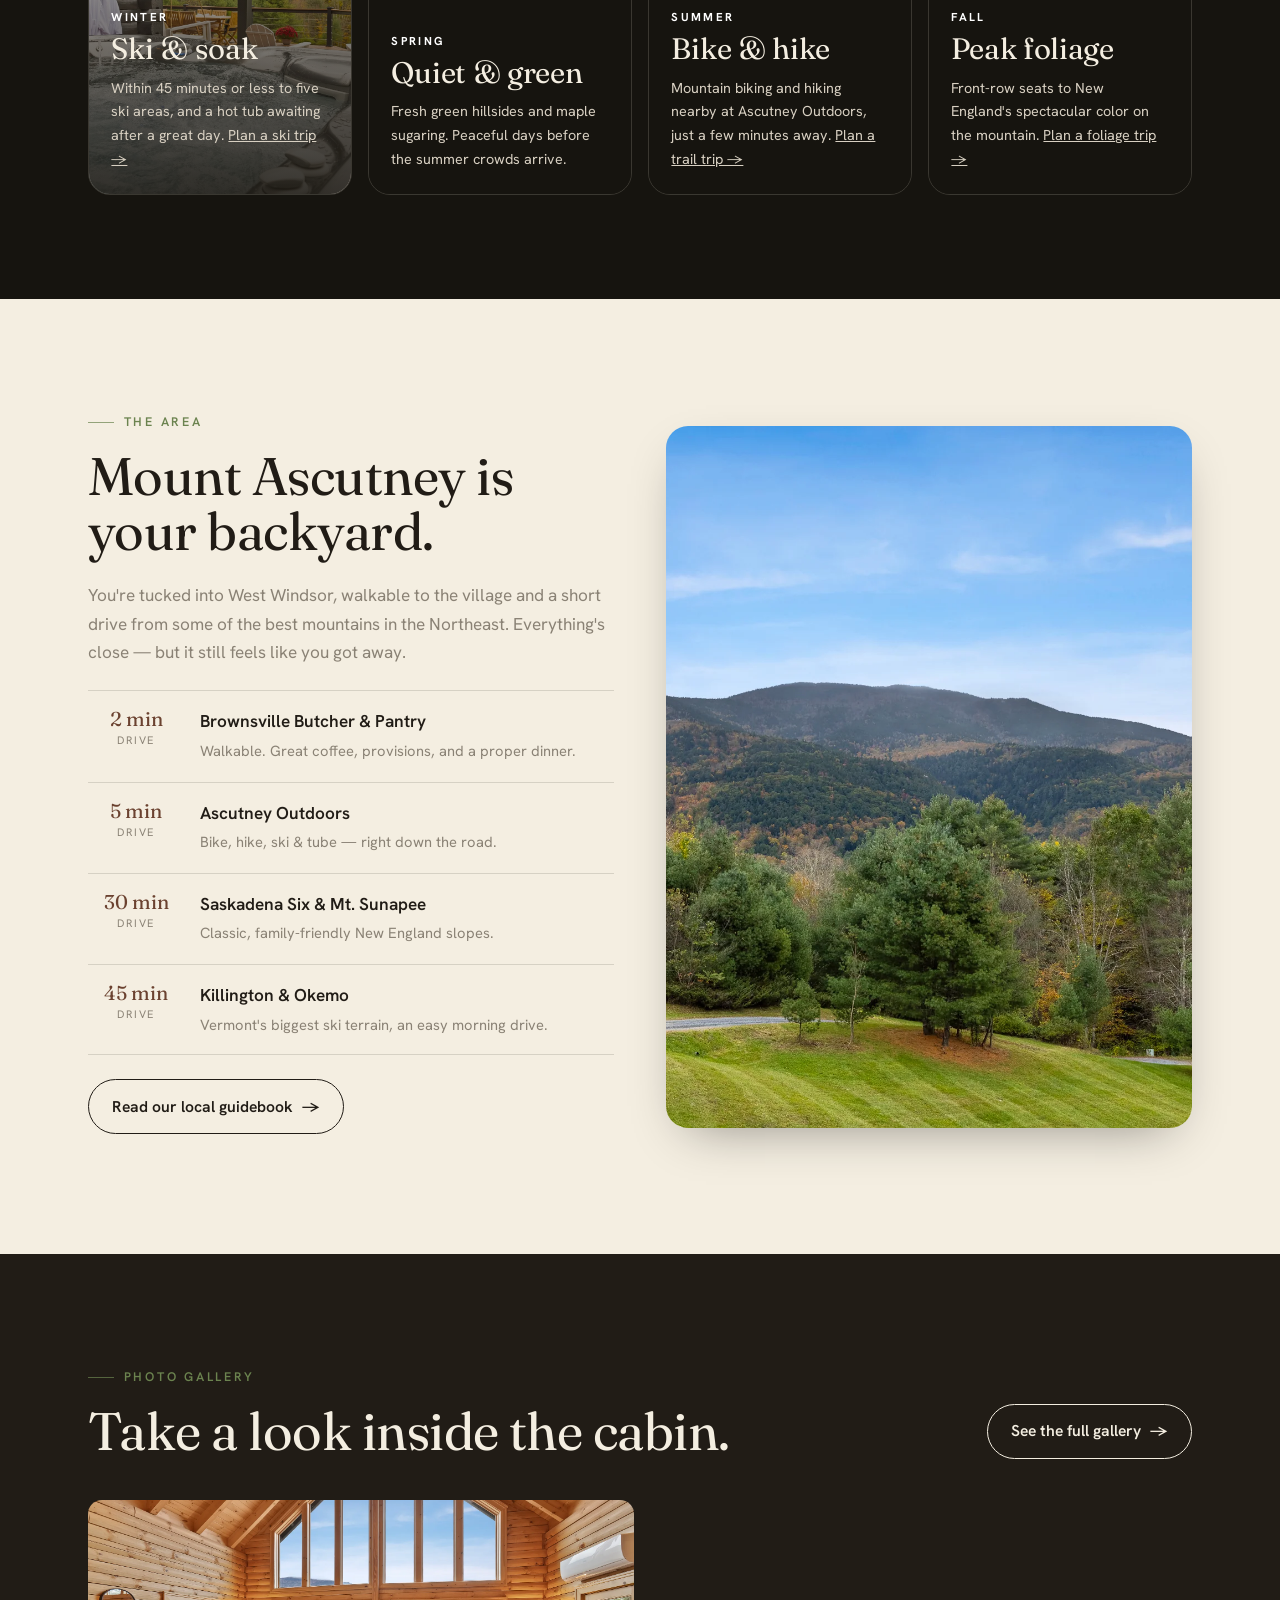
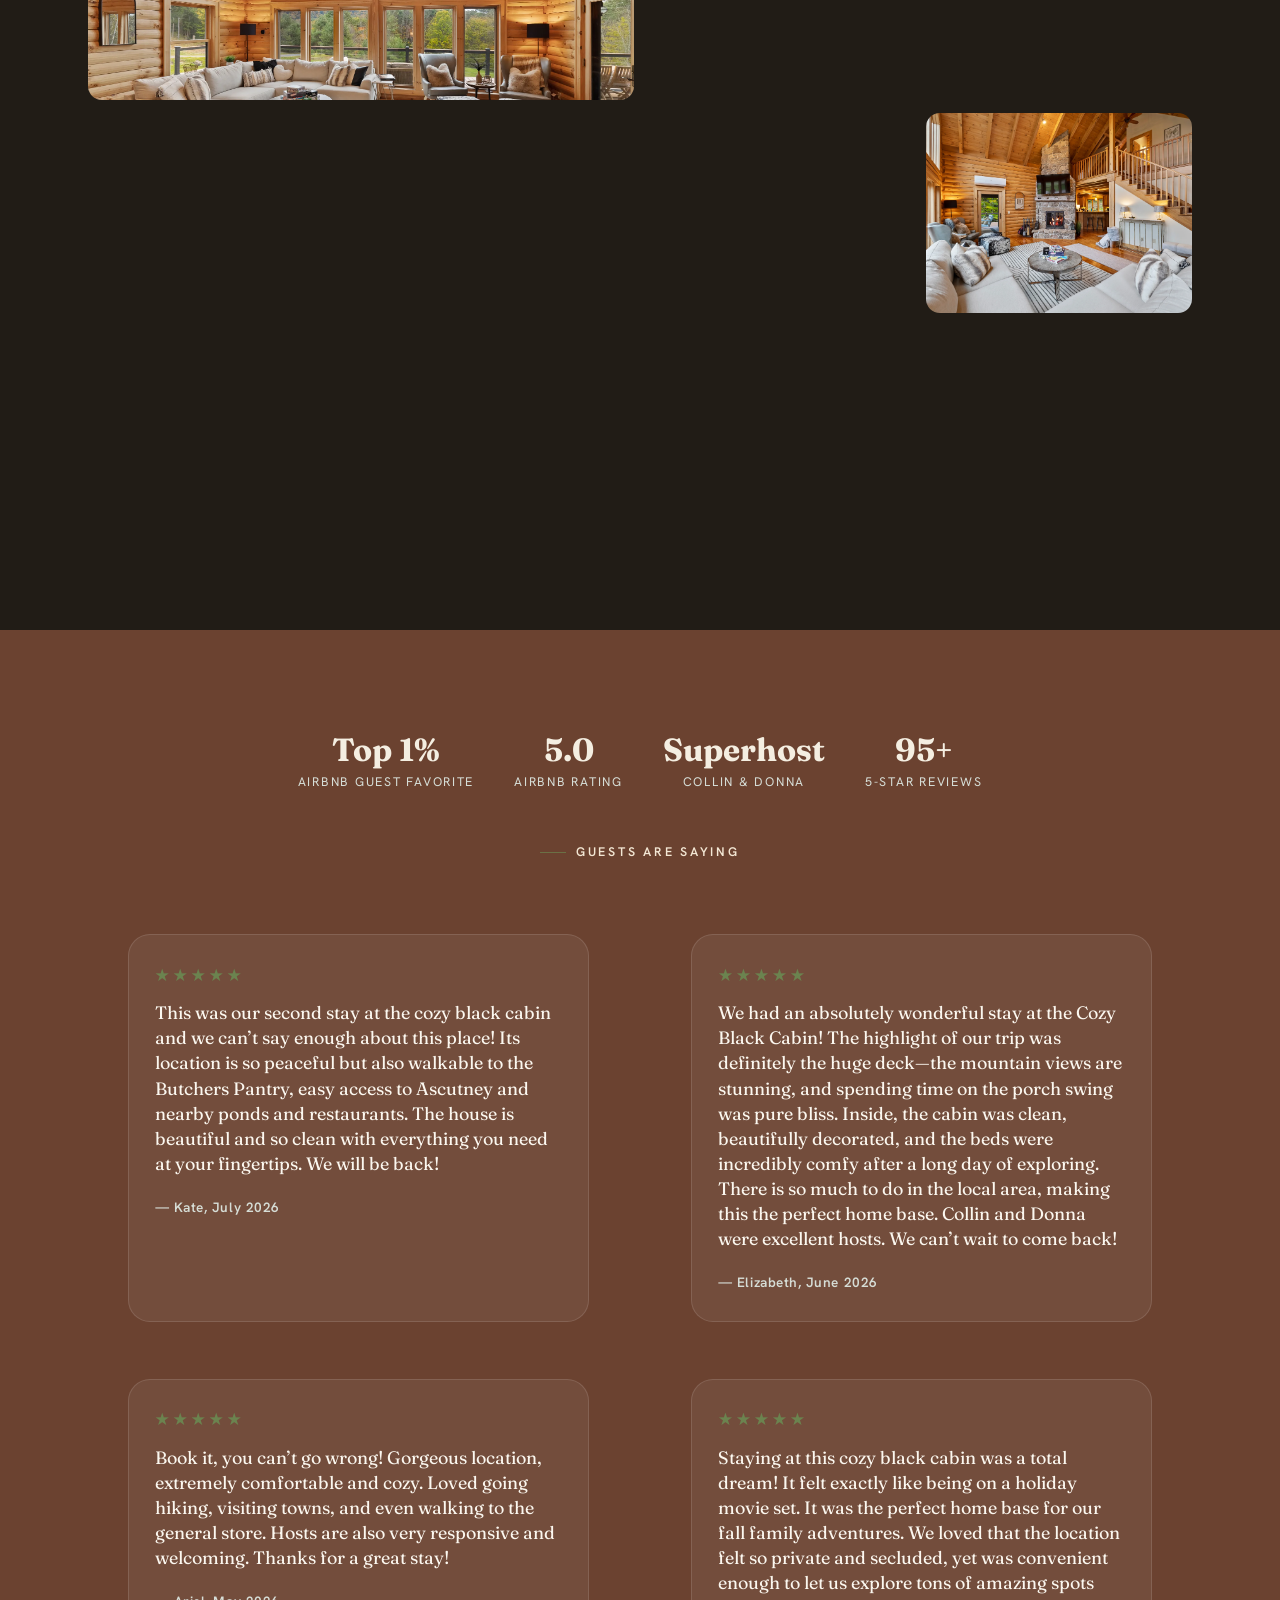
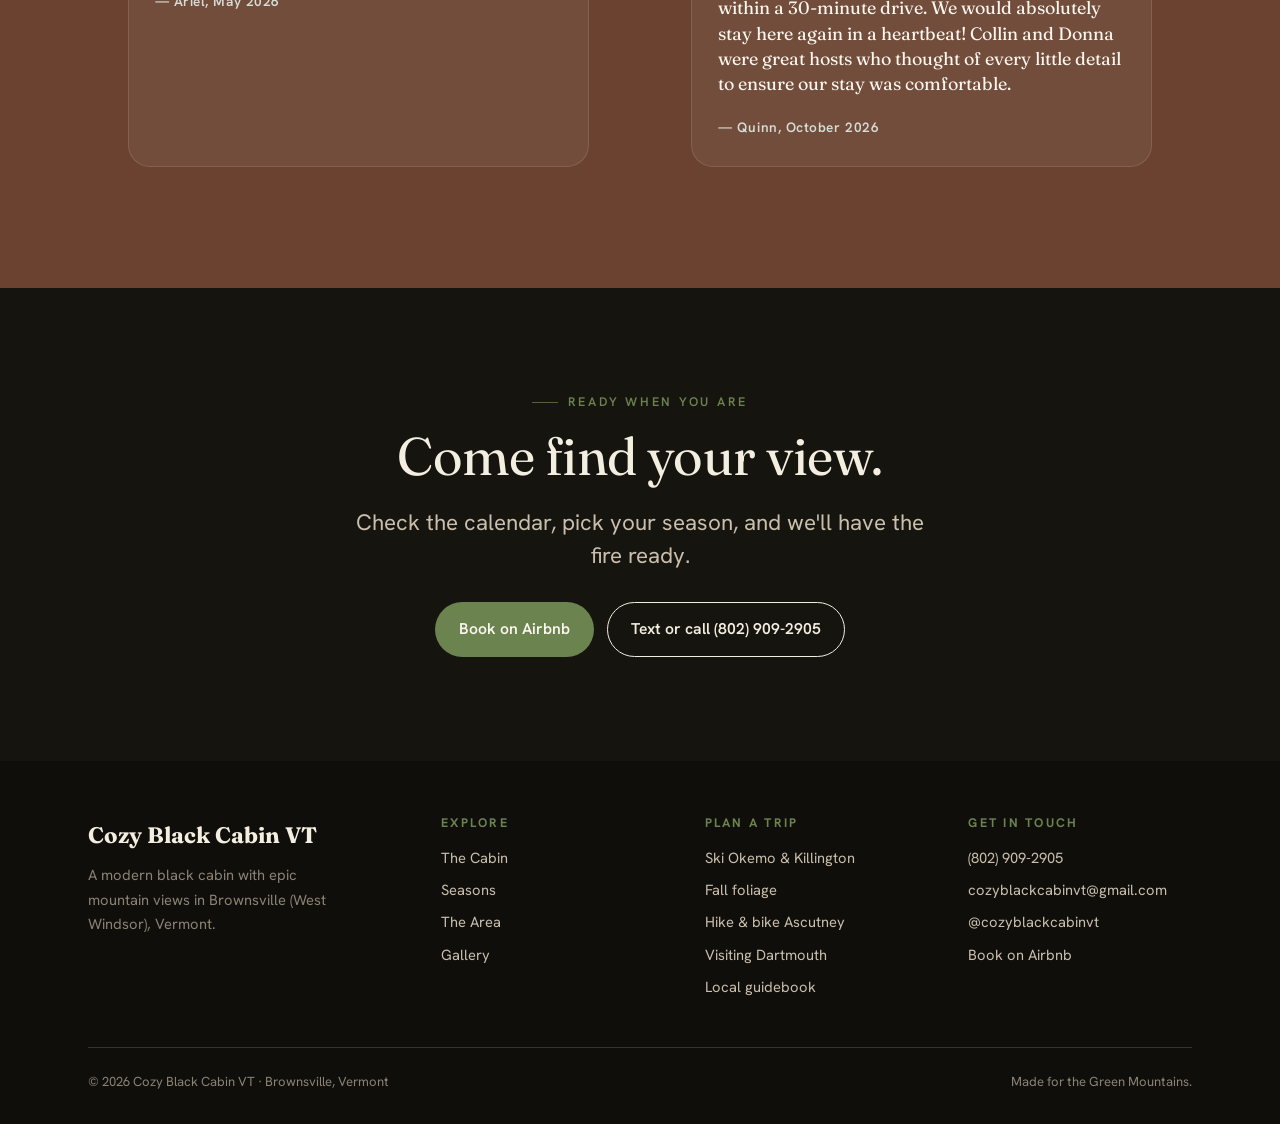
==== commit e5e85184: "Link local guidebook: index.html Co-Authored-By: Claude Sonnet 5.5 <noreply@anthropic.com>" ====
--- a/index.html
+++ b/index.html
@@ -226,6 +226,7 @@
         <li><span class="dist">30 min<small>drive</small></span><div><strong>Saskadena Six &amp; Mt. Sunapee</strong><span>Classic, family-friendly New England slopes.</span></div></li>
         <li><span class="dist">45 min<small>drive</small></span><div><strong>Killington &amp; Okemo</strong><span>Vermont's biggest ski terrain, an easy morning drive.</span></div></li>
       </ul>
+      <p style="margin-top:1.5rem"><a class="btn btn-ghost btn-arrow" href="/brownsville-vermont-guidebook">Read our local guidebook</a></p>
     </div>
     <div class="area-figure reveal">
       <img loading="lazy" decoding="async" src="/assets/photos/cabin-15.webp" alt="Mount Ascutney rising above the lawn and pines">
@@ -309,6 +310,7 @@
         <a href="/vermont-fall-foliage-cabin">Fall foliage</a>
         <a href="/mount-ascutney-hiking-biking-cabin">Hike &amp; bike Ascutney</a>
         <a href="/dartmouth-lodging-cabin">Visiting Dartmouth</a>
+        <a href="/brownsville-vermont-guidebook">Local guidebook</a>
       </div>
       <div>
         <h4>Get in touch</h4>
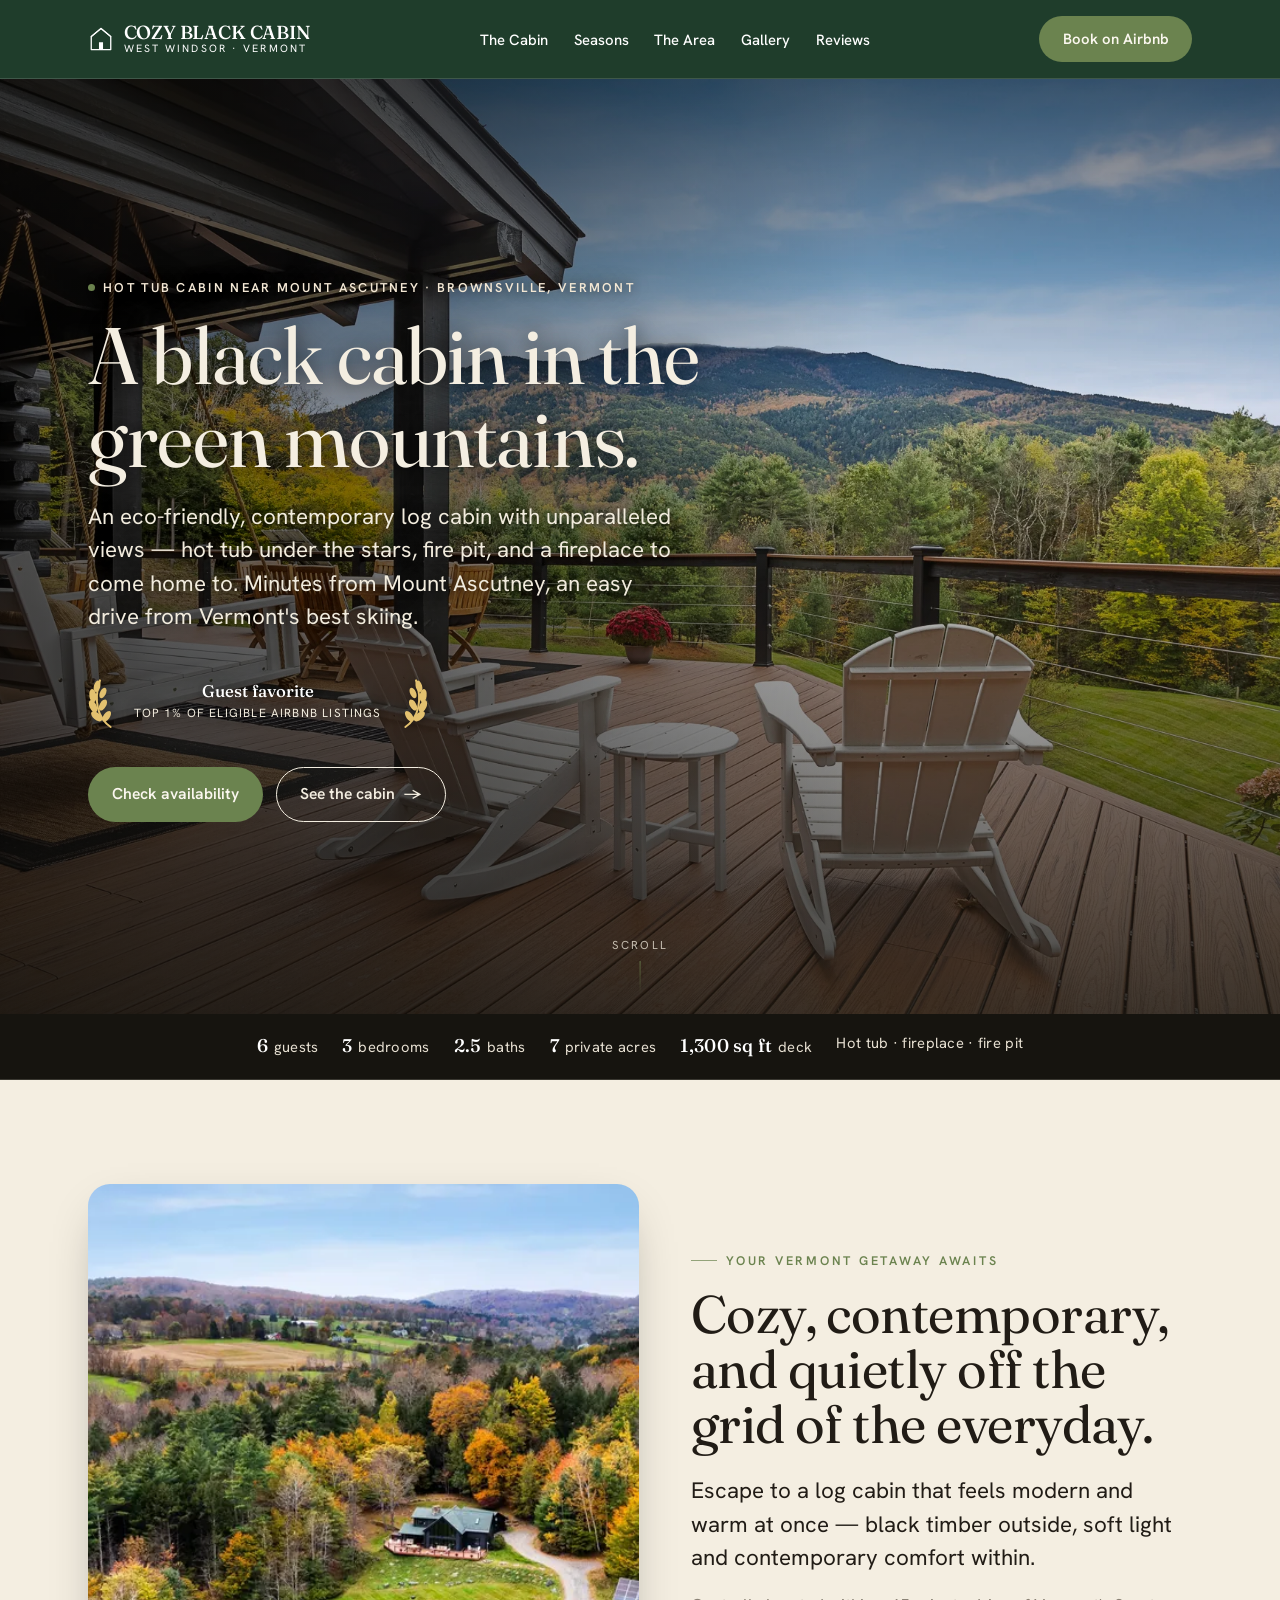
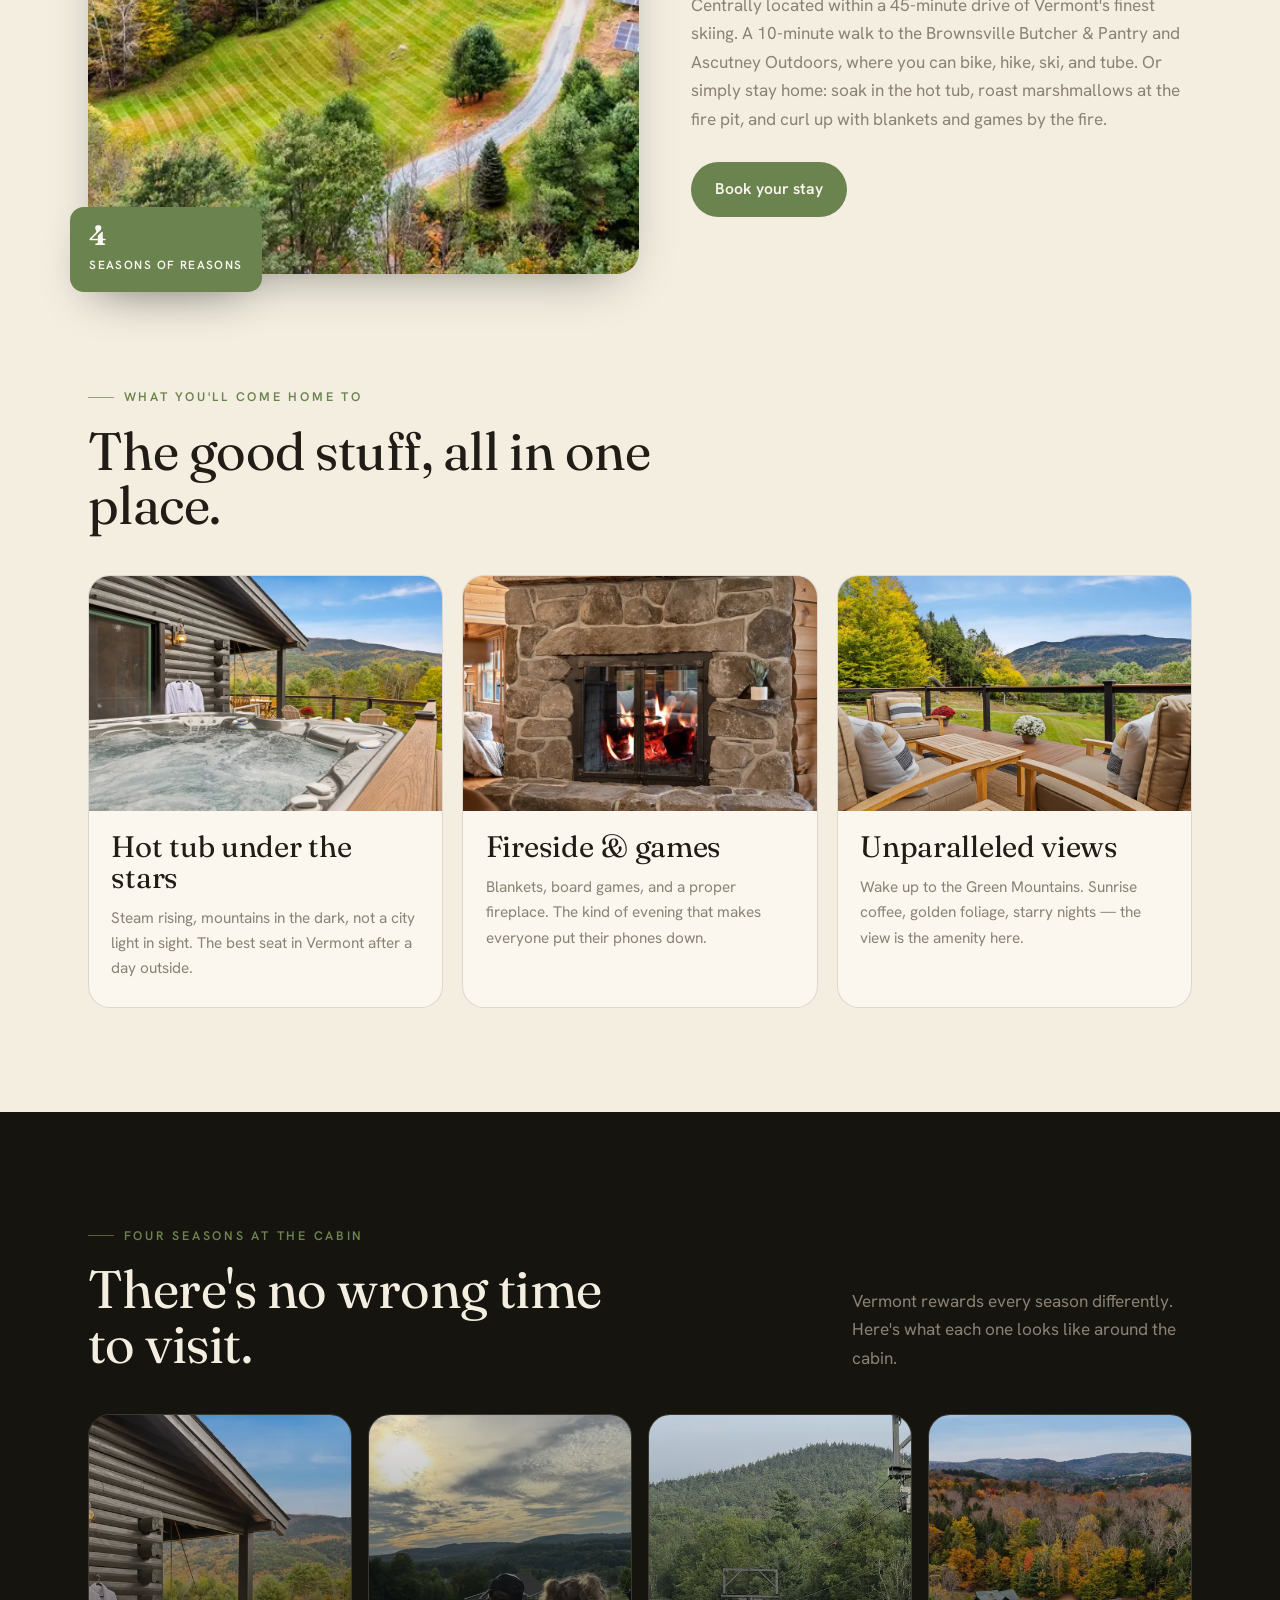
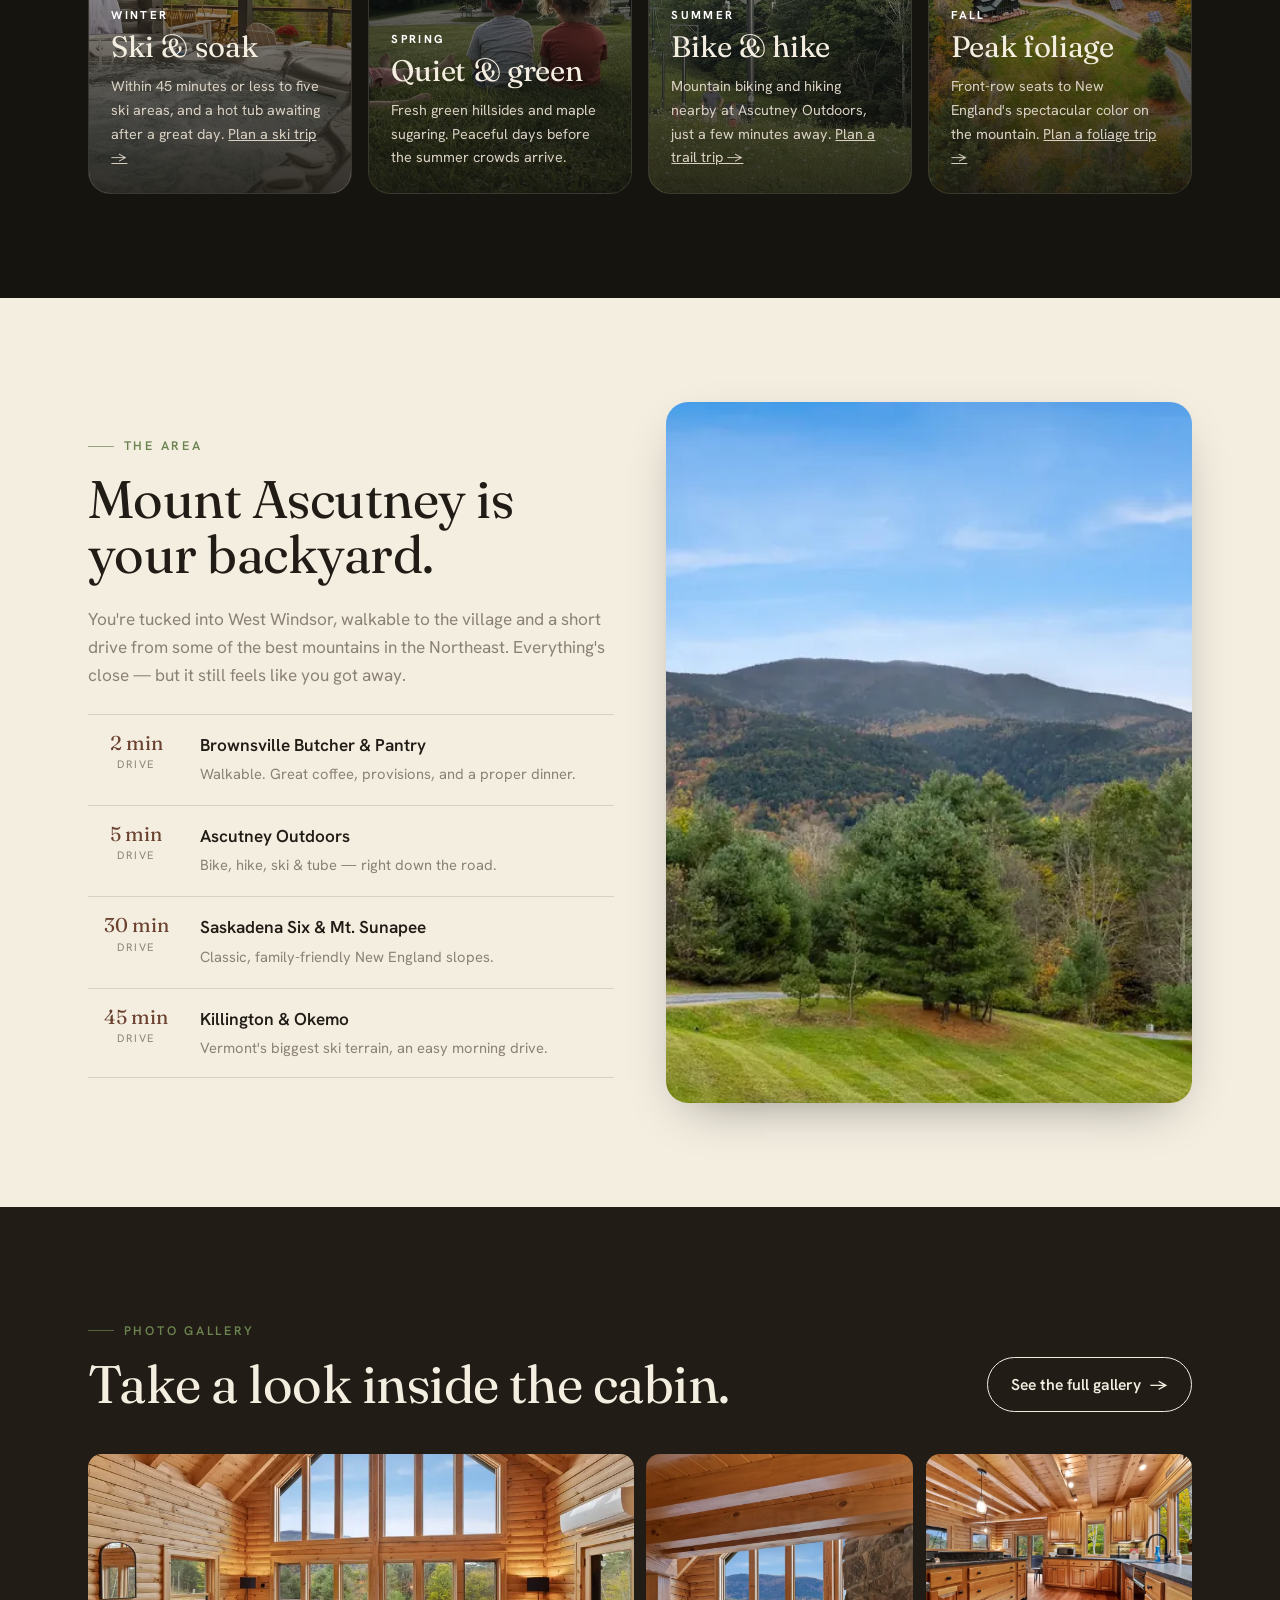
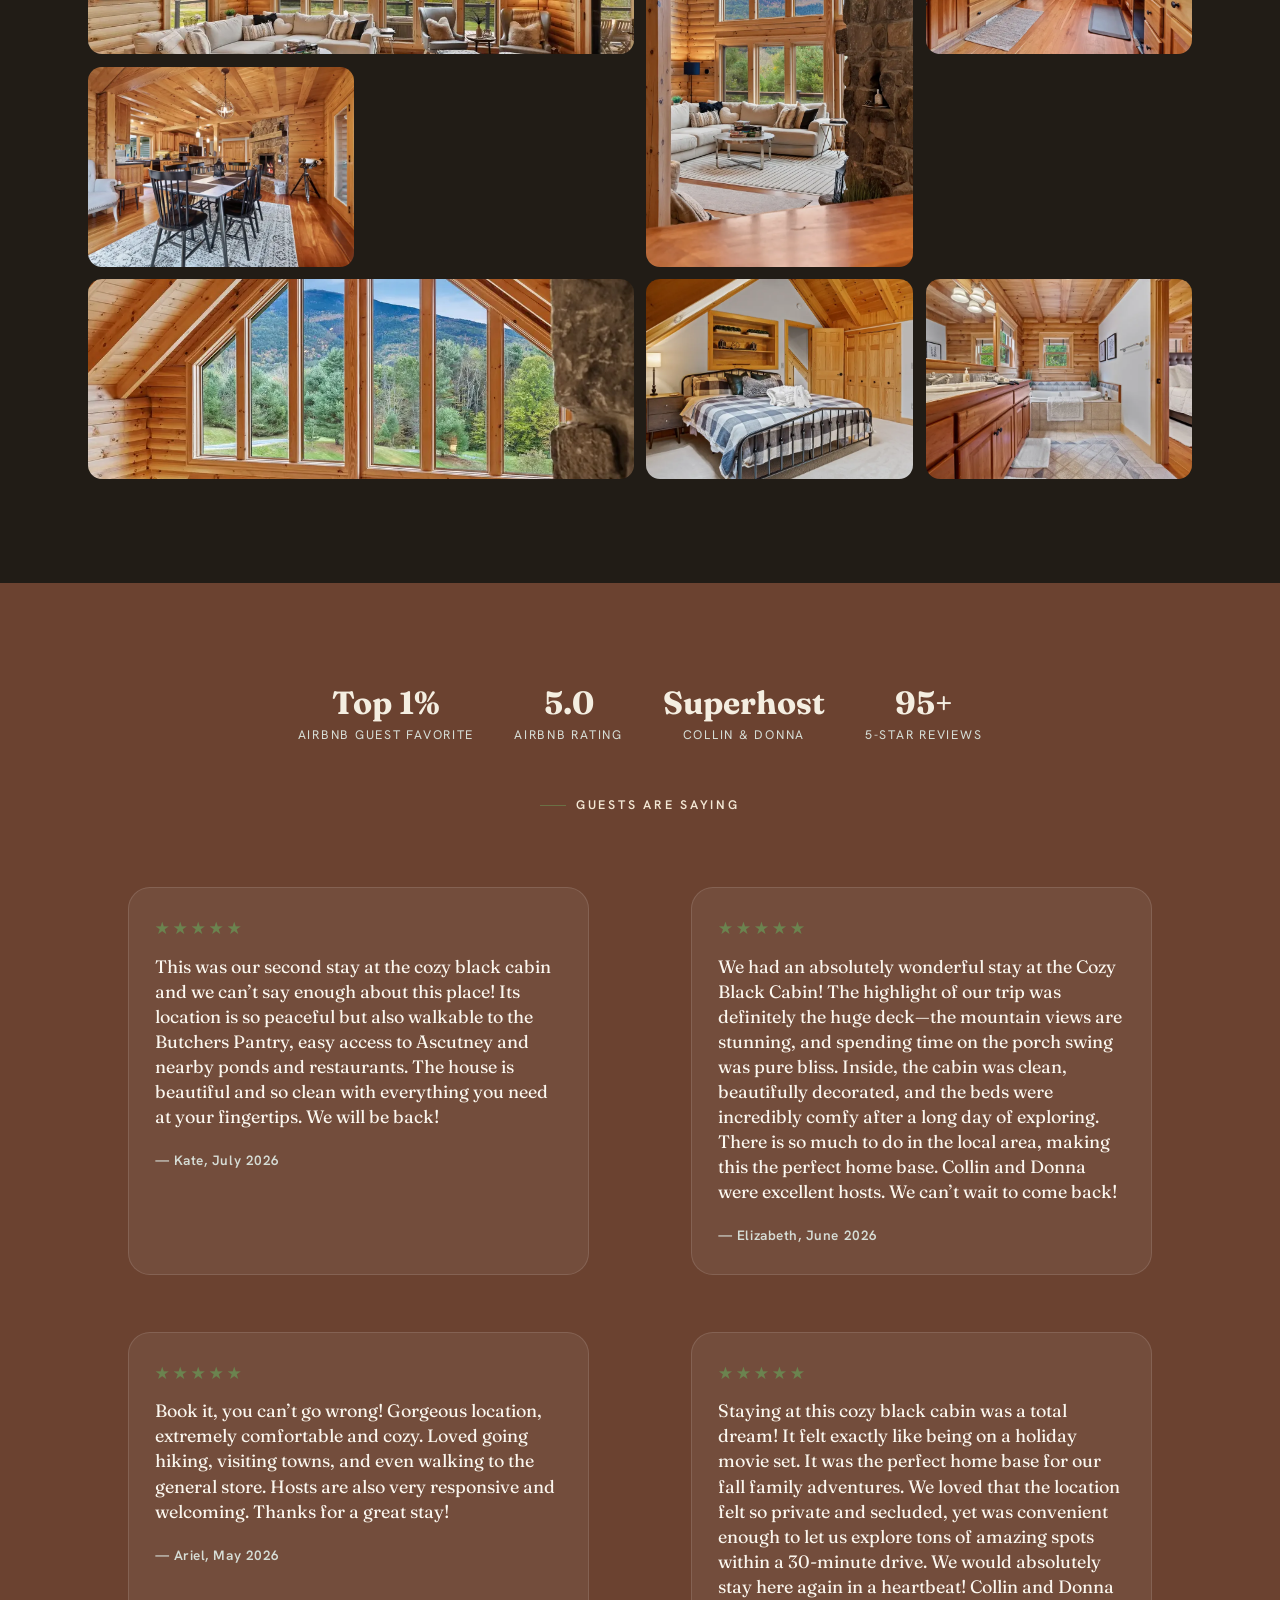
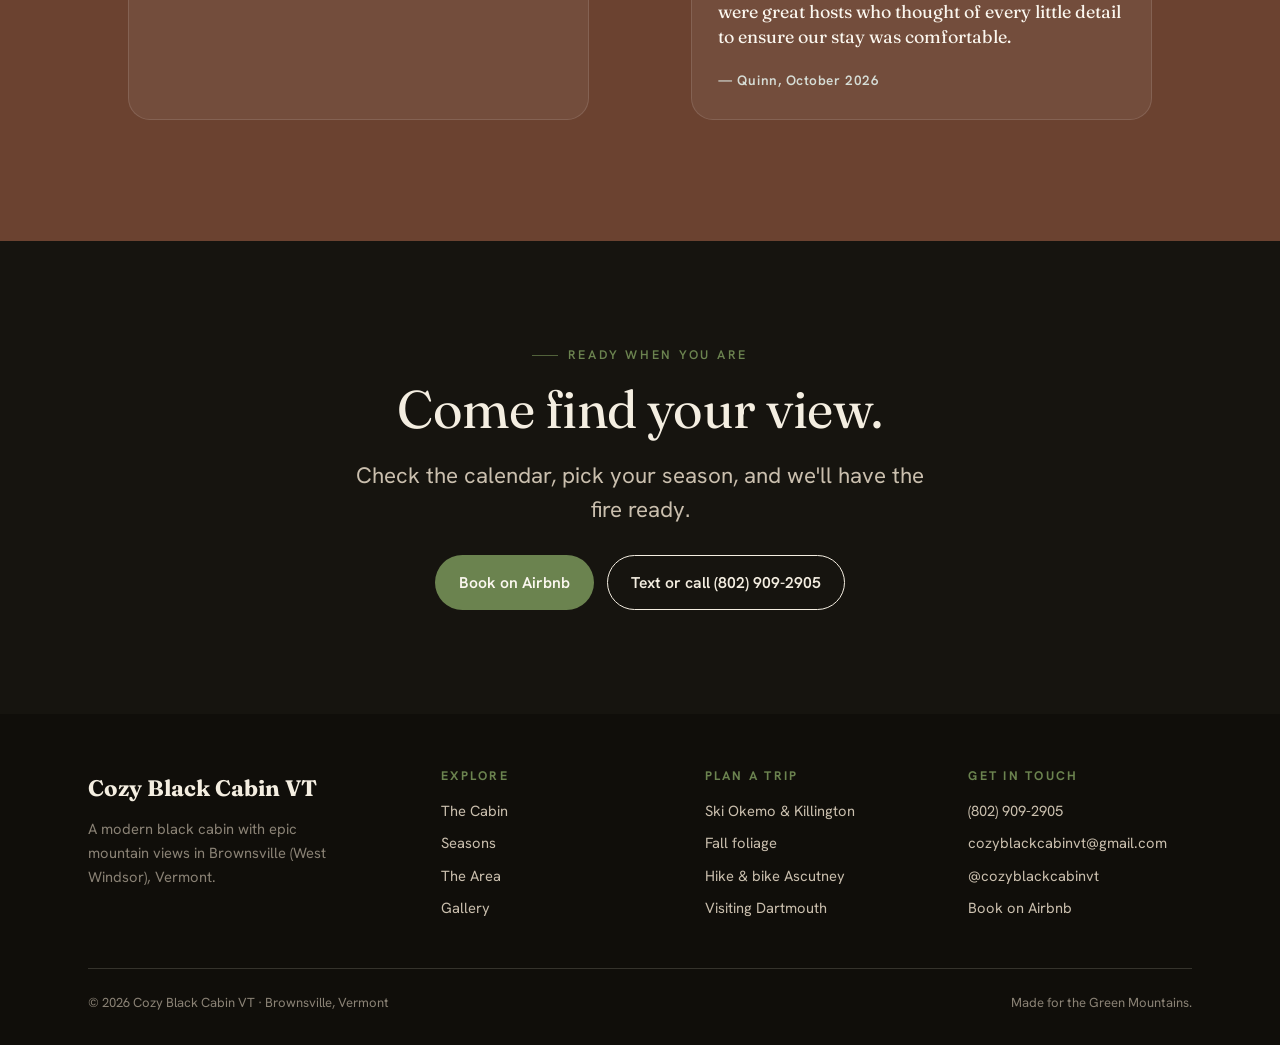
==== commit 93b4a720: "Searchable homepage H1 and lighter, responsive images - Hero H1 is now 'Hot tub cabin near Mount Asc" ====
--- a/index.html
+++ b/index.html
@@ -111,10 +111,10 @@
 
 <!-- ============ HERO ============ -->
 <section class="hero">
-  <img class="hero-img" src="/assets/hero.webp" fetchpriority="high" alt="The Cozy Black Cabin at dusk with Vermont mountains behind it">
-  <div class="wrap">
-    <span class="hero-tag"><span class="dot"></span> Brownsville · West Windsor, Vermont</span>
-    <h1>A black cabin in the green mountains.</h1>
+  <img class="hero-img" src="/assets/hero.webp" fetchpriority="high" alt="The Cozy Black Cabin at dusk with Vermont mountains behind it" width="1900" height="1267" srcset="/assets/w900/hero.webp 900w, /assets/hero.webp 1900w" sizes="100vw">
+  <div class="wrap">
+    <h1 class="hero-tag"><span class="dot"></span> Hot tub cabin near Mount Ascutney · Brownsville, Vermont</h1>
+    <p class="hero-title">A black cabin in the green mountains.</p>
     <p class="lede">An eco-friendly, contemporary log cabin with unparalleled views — hot tub under the stars, fire pit, and a fireplace to come home to. Minutes from Mount Ascutney, an easy drive from Vermont's best skiing.</p>
     <div class="gf-badge">
       <svg class="laurel" viewBox="0 0 24 40" fill="currentColor" aria-hidden="true"><path d="M17 38C7 31 4 18 9 3" fill="none" stroke="currentColor" stroke-width="1.5" stroke-linecap="round"/><ellipse cx="6.5" cy="30" rx="2.6" ry="5" transform="rotate(-50 6.5 30)"/><ellipse cx="3.8" cy="22.5" rx="2.6" ry="5" transform="rotate(-25 3.8 22.5)"/><ellipse cx="3.6" cy="14.5" rx="2.6" ry="5" transform="rotate(-8 3.6 14.5)"/><ellipse cx="6.8" cy="7.5" rx="2.4" ry="4.4" transform="rotate(15 6.8 7.5)"/><ellipse cx="14" cy="30" rx="2.4" ry="4.6" transform="rotate(35 14 30)"/><ellipse cx="11.2" cy="21.5" rx="2.4" ry="4.6" transform="rotate(30 11.2 21.5)"/><ellipse cx="11.2" cy="12.5" rx="2.2" ry="4.2" transform="rotate(25 11.2 12.5)"/></svg>
@@ -145,7 +145,7 @@
 <section id="cabin">
   <div class="wrap welcome">
     <div class="figure reveal">
-      <img loading="lazy" decoding="async" src="/assets/photos/cabin-04.webp" alt="Aerial view of the Cozy Black Cabin, its lawn and solar panels surrounded by autumn foliage">
+      <img loading="lazy" decoding="async" src="/assets/photos/cabin-04.webp" alt="Aerial view of the Cozy Black Cabin, its lawn and solar panels surrounded by autumn foliage" width="1900" height="1266" srcset="/assets/photos/w900/cabin-04.webp 900w, /assets/photos/cabin-04.webp 1900w" sizes="(max-width: 900px) 100vw, 50vw">
       <div class="stat-chip"><b>4</b><span>Seasons of reasons</span></div>
     </div>
     <div class="reveal">
@@ -167,15 +167,15 @@
     <h2 style="max-width:18ch">The good stuff, all in one place.</h2>
     <div class="features">
       <article class="feature reveal">
-        <img loading="lazy" decoding="async" src="/assets/photos/cabin-31.webp" alt="Hot tub on the deck">
+        <img loading="lazy" decoding="async" src="/assets/photos/cabin-31.webp" alt="Hot tub on the deck" width="1900" height="1267" srcset="/assets/photos/w900/cabin-31.webp 900w, /assets/photos/cabin-31.webp 1900w" sizes="(max-width: 900px) 100vw, 50vw">
         <div class="body"><h3>Hot tub under the stars</h3><p>Steam rising, mountains in the dark, not a city light in sight. The best seat in Vermont after a day outside.</p></div>
       </article>
       <article class="feature reveal">
-        <img loading="lazy" decoding="async" src="/assets/photos/cabin-47.webp" alt="Stone fireplace with a fire burning">
+        <img loading="lazy" decoding="async" src="/assets/photos/cabin-47.webp" alt="Stone fireplace with a fire burning" width="1900" height="1267" srcset="/assets/photos/w900/cabin-47.webp 900w, /assets/photos/cabin-47.webp 1900w" sizes="(max-width: 900px) 100vw, 50vw">
         <div class="body"><h3>Fireside &amp; games</h3><p>Blankets, board games, and a proper fireplace. The kind of evening that makes everyone put their phones down.</p></div>
       </article>
       <article class="feature reveal">
-        <img loading="lazy" decoding="async" src="/assets/photos/cabin-19.webp" alt="Mountain view from the deck">
+        <img loading="lazy" decoding="async" src="/assets/photos/cabin-19.webp" alt="Mountain view from the deck" width="1900" height="1267" srcset="/assets/photos/w900/cabin-19.webp 900w, /assets/photos/cabin-19.webp 1900w" sizes="(max-width: 900px) 100vw, 50vw">
         <div class="body"><h3>Unparalleled views</h3><p>Wake up to the Green Mountains. Sunrise coffee, golden foliage, starry nights — the view is the amenity here.</p></div>
       </article>
     </div>
@@ -194,19 +194,19 @@
     </div>
     <div class="season-grid">
       <article class="season reveal">
-        <img loading="lazy" decoding="async" src="/assets/photos/cabin-31.webp" alt="Hot tub overlooking the mountains">
+        <img loading="lazy" decoding="async" src="/assets/photos/cabin-31.webp" alt="Hot tub overlooking the mountains" width="1900" height="1267" srcset="/assets/photos/w900/cabin-31.webp 900w, /assets/photos/cabin-31.webp 1900w" sizes="(max-width: 900px) 100vw, 50vw">
         <div class="body"><span class="label">Winter</span><h3>Ski &amp; soak</h3><p>Within 45 minutes or less to five ski areas, and a hot tub awaiting after a great day. <a href="/okemo-killington-ski-cabin">Plan a ski trip →</a></p></div>
       </article>
       <article class="season reveal">
-        <img loading="lazy" decoding="async" src="/assets/photos/quiet-green.webp" alt="Children relaxing on a grassy hillside at sunset with mountains beyond">
+        <img loading="lazy" decoding="async" src="/assets/photos/quiet-green.webp" alt="Children relaxing on a grassy hillside at sunset with mountains beyond" width="2000" height="1500" srcset="/assets/photos/w900/quiet-green.webp 900w, /assets/photos/quiet-green.webp 2000w" sizes="(max-width: 900px) 100vw, 50vw">
         <div class="body"><span class="label">Spring</span><h3>Quiet &amp; green</h3><p>Fresh green hillsides and maple sugaring. Peaceful days before the summer crowds arrive.</p></div>
       </article>
       <article class="season reveal">
-        <img loading="lazy" decoding="async" src="/assets/photos/bike-hike.webp" alt="Family walking through a wildflower meadow beneath a ski lift line">
+        <img loading="lazy" decoding="async" src="/assets/photos/bike-hike.webp" alt="Family walking through a wildflower meadow beneath a ski lift line" width="2000" height="1500" srcset="/assets/photos/w900/bike-hike.webp 900w, /assets/photos/bike-hike.webp 2000w" sizes="(max-width: 900px) 100vw, 50vw">
         <div class="body"><span class="label">Summer</span><h3>Bike &amp; hike</h3><p>Mountain biking and hiking nearby at Ascutney Outdoors, just a few minutes away. <a href="/mount-ascutney-hiking-biking-cabin">Plan a trail trip →</a></p></div>
       </article>
       <article class="season reveal">
-        <img loading="lazy" decoding="async" src="/assets/photos/cabin-03.webp" alt="Aerial view of the cabin, lawn and winding driveway in autumn">
+        <img loading="lazy" decoding="async" src="/assets/photos/cabin-03.webp" alt="Aerial view of the cabin, lawn and winding driveway in autumn" width="1900" height="1266" srcset="/assets/photos/w900/cabin-03.webp 900w, /assets/photos/cabin-03.webp 1900w" sizes="(max-width: 900px) 100vw, 50vw">
         <div class="body"><span class="label">Fall</span><h3>Peak foliage</h3><p>Front-row seats to New England's spectacular color on the mountain. <a href="/vermont-fall-foliage-cabin">Plan a foliage trip →</a></p></div>
       </article>
     </div>
@@ -226,10 +226,9 @@
         <li><span class="dist">30 min<small>drive</small></span><div><strong>Saskadena Six &amp; Mt. Sunapee</strong><span>Classic, family-friendly New England slopes.</span></div></li>
         <li><span class="dist">45 min<small>drive</small></span><div><strong>Killington &amp; Okemo</strong><span>Vermont's biggest ski terrain, an easy morning drive.</span></div></li>
       </ul>
-      <p style="margin-top:1.5rem"><a class="btn btn-ghost btn-arrow" href="/brownsville-vermont-guidebook">Read our local guidebook</a></p>
     </div>
     <div class="area-figure reveal">
-      <img loading="lazy" decoding="async" src="/assets/photos/cabin-15.webp" alt="Mount Ascutney rising above the lawn and pines">
+      <img loading="lazy" decoding="async" src="/assets/photos/cabin-15.webp" alt="Mount Ascutney rising above the lawn and pines" width="1900" height="1267" srcset="/assets/photos/w900/cabin-15.webp 900w, /assets/photos/cabin-15.webp 1900w" sizes="(max-width: 900px) 100vw, 50vw">
     </div>
   </div>
 </section>
@@ -242,15 +241,15 @@
       <a class="btn btn-ghost btn-arrow" href="gallery.html">See the full gallery</a>
     </div>
     <div class="gallery-grid">
-      <a class="wide" href="gallery.html"><img loading="lazy" decoding="async" src="/assets/photos/cabin-52.webp" alt="Great room with a wall of A-frame windows looking out to the mountains"></a>
-      <a class="tall" href="gallery.html"><img loading="lazy" decoding="async" src="/assets/photos/cabin-49.webp" alt="Living room beside the stone fireplace with tall windows and mountain views"></a>
-      <a href="gallery.html"><img loading="lazy" decoding="async" src="/assets/photos/cabin-38.webp" alt="Log cabin kitchen with wood cabinets and a farmhouse sink"></a>
-      <a href="gallery.html"><img loading="lazy" decoding="async" src="/assets/photos/cabin-46.webp" alt="Dining table with the stone fireplace and telescope beyond"></a>
-      <a href="gallery.html"><img loading="lazy" decoding="async" src="/assets/photos/cabin-66.webp" alt="Primary bedroom with a tufted king bed and a mountain-view window"></a>
-      <a href="gallery.html"><img loading="lazy" decoding="async" src="/assets/photos/cabin-54.webp" alt="Living room with stone fireplace, open staircase and loft"></a>
-      <a class="wide" href="gallery.html"><img loading="lazy" decoding="async" src="/assets/photos/cabin-76.webp" alt="Upstairs A-frame window framing Mount Ascutney above the deck"></a>
-      <a href="gallery.html"><img loading="lazy" decoding="async" src="/assets/photos/cabin-80.webp" alt="Upstairs bedroom with a buffalo-check quilt and built-in shelves"></a>
-      <a href="gallery.html"><img loading="lazy" decoding="async" src="/assets/photos/cabin-72.webp" alt="Primary bathroom with double vanity and soaking tub"></a>
+      <a class="wide" href="gallery.html"><img loading="lazy" decoding="async" src="/assets/photos/cabin-52.webp" alt="Great room with a wall of A-frame windows looking out to the mountains" width="1900" height="1267" srcset="/assets/photos/w900/cabin-52.webp 900w, /assets/photos/cabin-52.webp 1900w" sizes="(max-width: 900px) 100vw, 50vw"></a>
+      <a class="tall" href="gallery.html"><img loading="lazy" decoding="async" src="/assets/photos/cabin-49.webp" alt="Living room beside the stone fireplace with tall windows and mountain views" width="1267" height="1900" srcset="/assets/photos/w900/cabin-49.webp 900w, /assets/photos/cabin-49.webp 1267w" sizes="(max-width: 900px) 100vw, 50vw"></a>
+      <a href="gallery.html"><img loading="lazy" decoding="async" src="/assets/photos/cabin-38.webp" alt="Log cabin kitchen with wood cabinets and a farmhouse sink" width="1900" height="1267" srcset="/assets/photos/w900/cabin-38.webp 900w, /assets/photos/cabin-38.webp 1900w" sizes="(max-width: 900px) 100vw, 50vw"></a>
+      <a href="gallery.html"><img loading="lazy" decoding="async" src="/assets/photos/cabin-46.webp" alt="Dining table with the stone fireplace and telescope beyond" width="1900" height="1267" srcset="/assets/photos/w900/cabin-46.webp 900w, /assets/photos/cabin-46.webp 1900w" sizes="(max-width: 900px) 100vw, 50vw"></a>
+      <a href="gallery.html"><img loading="lazy" decoding="async" src="/assets/photos/cabin-66.webp" alt="Primary bedroom with a tufted king bed and a mountain-view window" width="1900" height="1267" srcset="/assets/photos/w900/cabin-66.webp 900w, /assets/photos/cabin-66.webp 1900w" sizes="(max-width: 900px) 100vw, 50vw"></a>
+      <a href="gallery.html"><img loading="lazy" decoding="async" src="/assets/photos/cabin-54.webp" alt="Living room with stone fireplace, open staircase and loft" width="1900" height="1267" srcset="/assets/photos/w900/cabin-54.webp 900w, /assets/photos/cabin-54.webp 1900w" sizes="(max-width: 900px) 100vw, 50vw"></a>
+      <a class="wide" href="gallery.html"><img loading="lazy" decoding="async" src="/assets/photos/cabin-76.webp" alt="Upstairs A-frame window framing Mount Ascutney above the deck" width="1900" height="1267" srcset="/assets/photos/w900/cabin-76.webp 900w, /assets/photos/cabin-76.webp 1900w" sizes="(max-width: 900px) 100vw, 50vw"></a>
+      <a href="gallery.html"><img loading="lazy" decoding="async" src="/assets/photos/cabin-80.webp" alt="Upstairs bedroom with a buffalo-check quilt and built-in shelves" width="1900" height="1267" srcset="/assets/photos/w900/cabin-80.webp 900w, /assets/photos/cabin-80.webp 1900w" sizes="(max-width: 900px) 100vw, 50vw"></a>
+      <a href="gallery.html"><img loading="lazy" decoding="async" src="/assets/photos/cabin-72.webp" alt="Primary bathroom with double vanity and soaking tub" width="1900" height="1267" srcset="/assets/photos/w900/cabin-72.webp 900w, /assets/photos/cabin-72.webp 1900w" sizes="(max-width: 900px) 100vw, 50vw"></a>
     </div>
   </div>
 </section>
@@ -310,7 +309,6 @@
         <a href="/vermont-fall-foliage-cabin">Fall foliage</a>
         <a href="/mount-ascutney-hiking-biking-cabin">Hike &amp; bike Ascutney</a>
         <a href="/dartmouth-lodging-cabin">Visiting Dartmouth</a>
-        <a href="/brownsville-vermont-guidebook">Local guidebook</a>
       </div>
       <div>
         <h4>Get in touch</h4>
--- a/styles.css
+++ b/styles.css
@@ -64,12 +64,12 @@
   line-height:1.65;
   -webkit-font-smoothing:antialiased;
 }
-img{max-width:100%;display:block}
+img{max-width:100%;height:auto;display:block}
 a{color:inherit}
 
 /* ---------- type ---------- */
-h1,h2,h3,h4{font-family:var(--display);font-weight:400;line-height:1.04;margin:0;letter-spacing:-.01em}
-h1{font-size:clamp(2.6rem,1.6rem + 4.4vw,5rem);font-optical-sizing:auto}
+h1,h2,h3,h4,.hero-title{font-family:var(--display);font-weight:400;line-height:1.04;margin:0;letter-spacing:-.01em}
+h1,.hero-title{font-size:clamp(2.6rem,1.6rem + 4.4vw,5rem);font-optical-sizing:auto}
 h2{font-size:clamp(2rem,1.4rem + 2.6vw,3.3rem)}
 h3{font-size:clamp(1.35rem,1.1rem + 1vw,1.85rem)}
 p{margin:0 0 1rem}
@@ -85,7 +85,7 @@
 }
 .eyebrow::before{content:"";width:26px;height:1px;background:var(--ember);opacity:.7}
 .lede{font-size:clamp(1.1rem,1rem + .6vw,1.4rem);line-height:1.5;color:var(--ink)}
-h1 + .lede,h2 + .lede,h3 + .lede,h1 + p,h2 + p,h2 + ul{margin-top:1.4rem}
+h1 + .lede,.hero-title + .lede,h2 + .lede,h3 + .lede,h1 + p,h2 + p,h2 + ul{margin-top:1.4rem}
 
 /* ---------- layout ---------- */
 .wrap{max-width:var(--maxw);margin-inline:auto;padding-inline:var(--gutter)}
@@ -140,9 +140,9 @@
   linear-gradient(180deg,rgba(22,20,15,.55) 0%,rgba(22,20,15,.05) 35%,rgba(22,20,15,.78) 100%);z-index:1}
 .hero-img{position:absolute;inset:0;width:100%;height:100%;object-fit:cover;z-index:0}
 .hero .wrap{position:relative;z-index:2;padding-block:clamp(2.5rem,2rem + 5vw,5.5rem);width:100%}
-.hero-tag{display:inline-flex;align-items:center;gap:.5rem;font-size:.8rem;letter-spacing:.18em;text-transform:uppercase;font-weight:600;color:#f3e7d4;margin-bottom:1.1rem}
+.hero-tag{font-family:inherit;line-height:1.4;display:inline-flex;align-items:center;gap:.5rem;font-size:.8rem;letter-spacing:.18em;text-transform:uppercase;font-weight:600;color:#f3e7d4;margin-bottom:1.1rem}
 .hero-tag .dot{width:7px;height:7px;border-radius:50%;background:var(--ember)}
-.hero h1{max-width:14ch;text-shadow:0 0 18px rgba(0,0,0,.45),0 2px 30px rgba(0,0,0,.4)}
+.hero h1:not(.hero-tag),.hero .hero-title{margin-top:0;max-width:14ch;text-shadow:0 0 18px rgba(0,0,0,.45),0 2px 30px rgba(0,0,0,.4)}
 .hero-tag,.hero .lede,.hero .gf-badge{text-shadow:0 0 10px rgba(0,0,0,.55),0 0 22px rgba(0,0,0,.35)}
 .hero .lede{max-width:46ch;margin-top:1.2rem;color:#f1ebdd}
 .gf-badge{display:inline-flex;align-items:center;gap:.9rem;margin-top:1.6rem;text-shadow:0 1px 14px rgba(0,0,0,.65);color:#E3C16F}
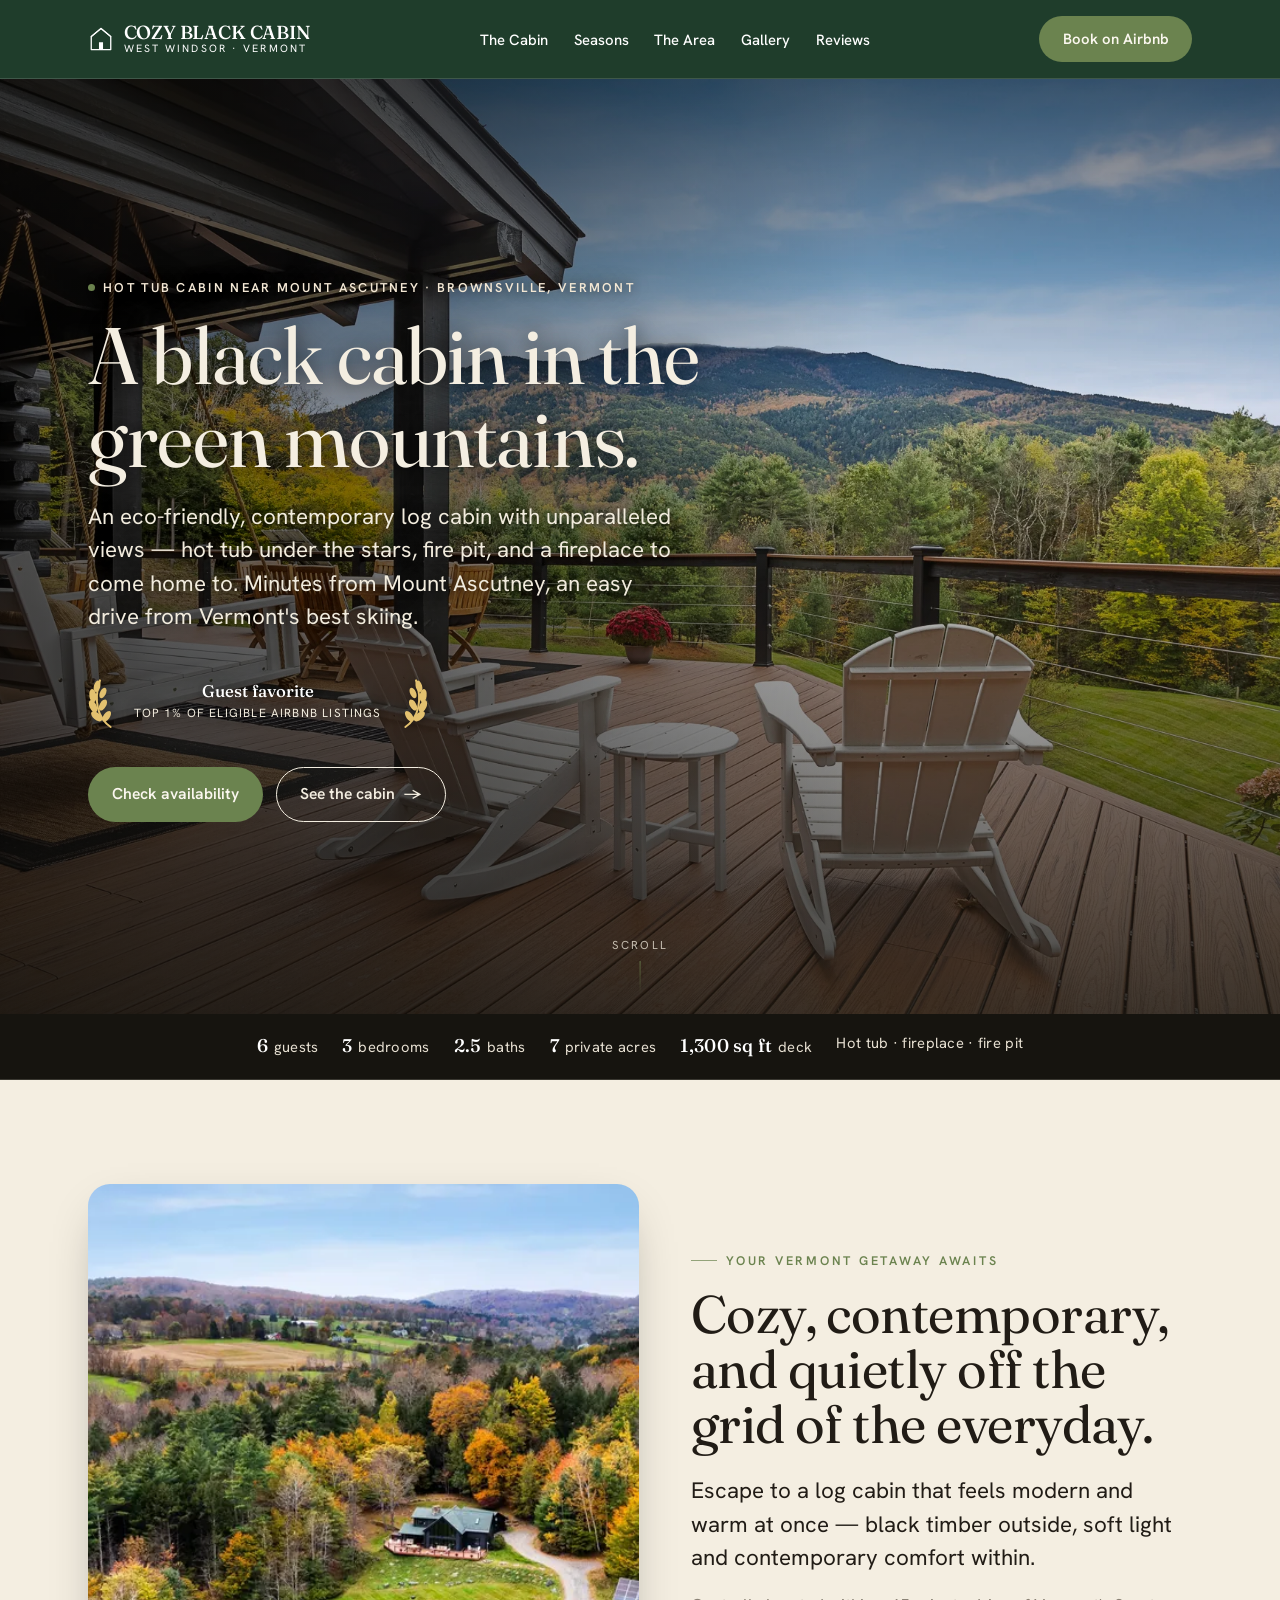
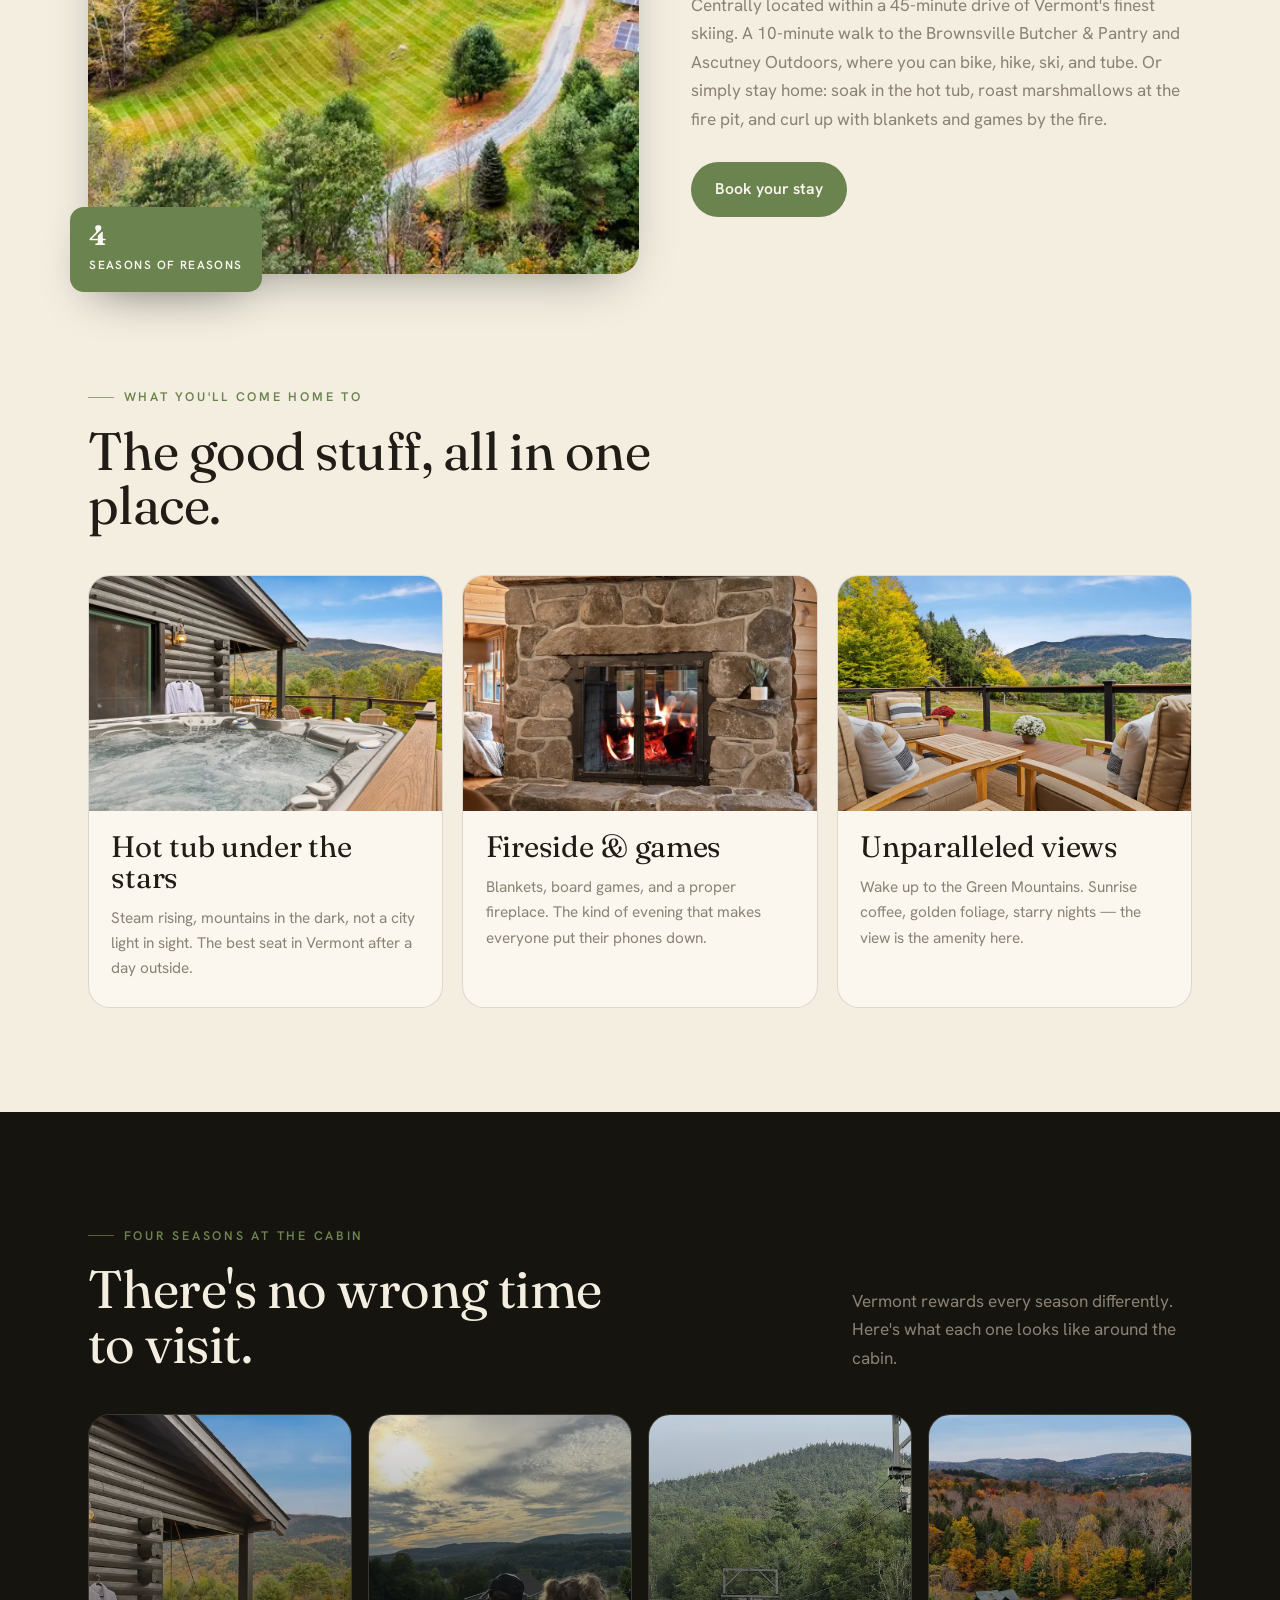
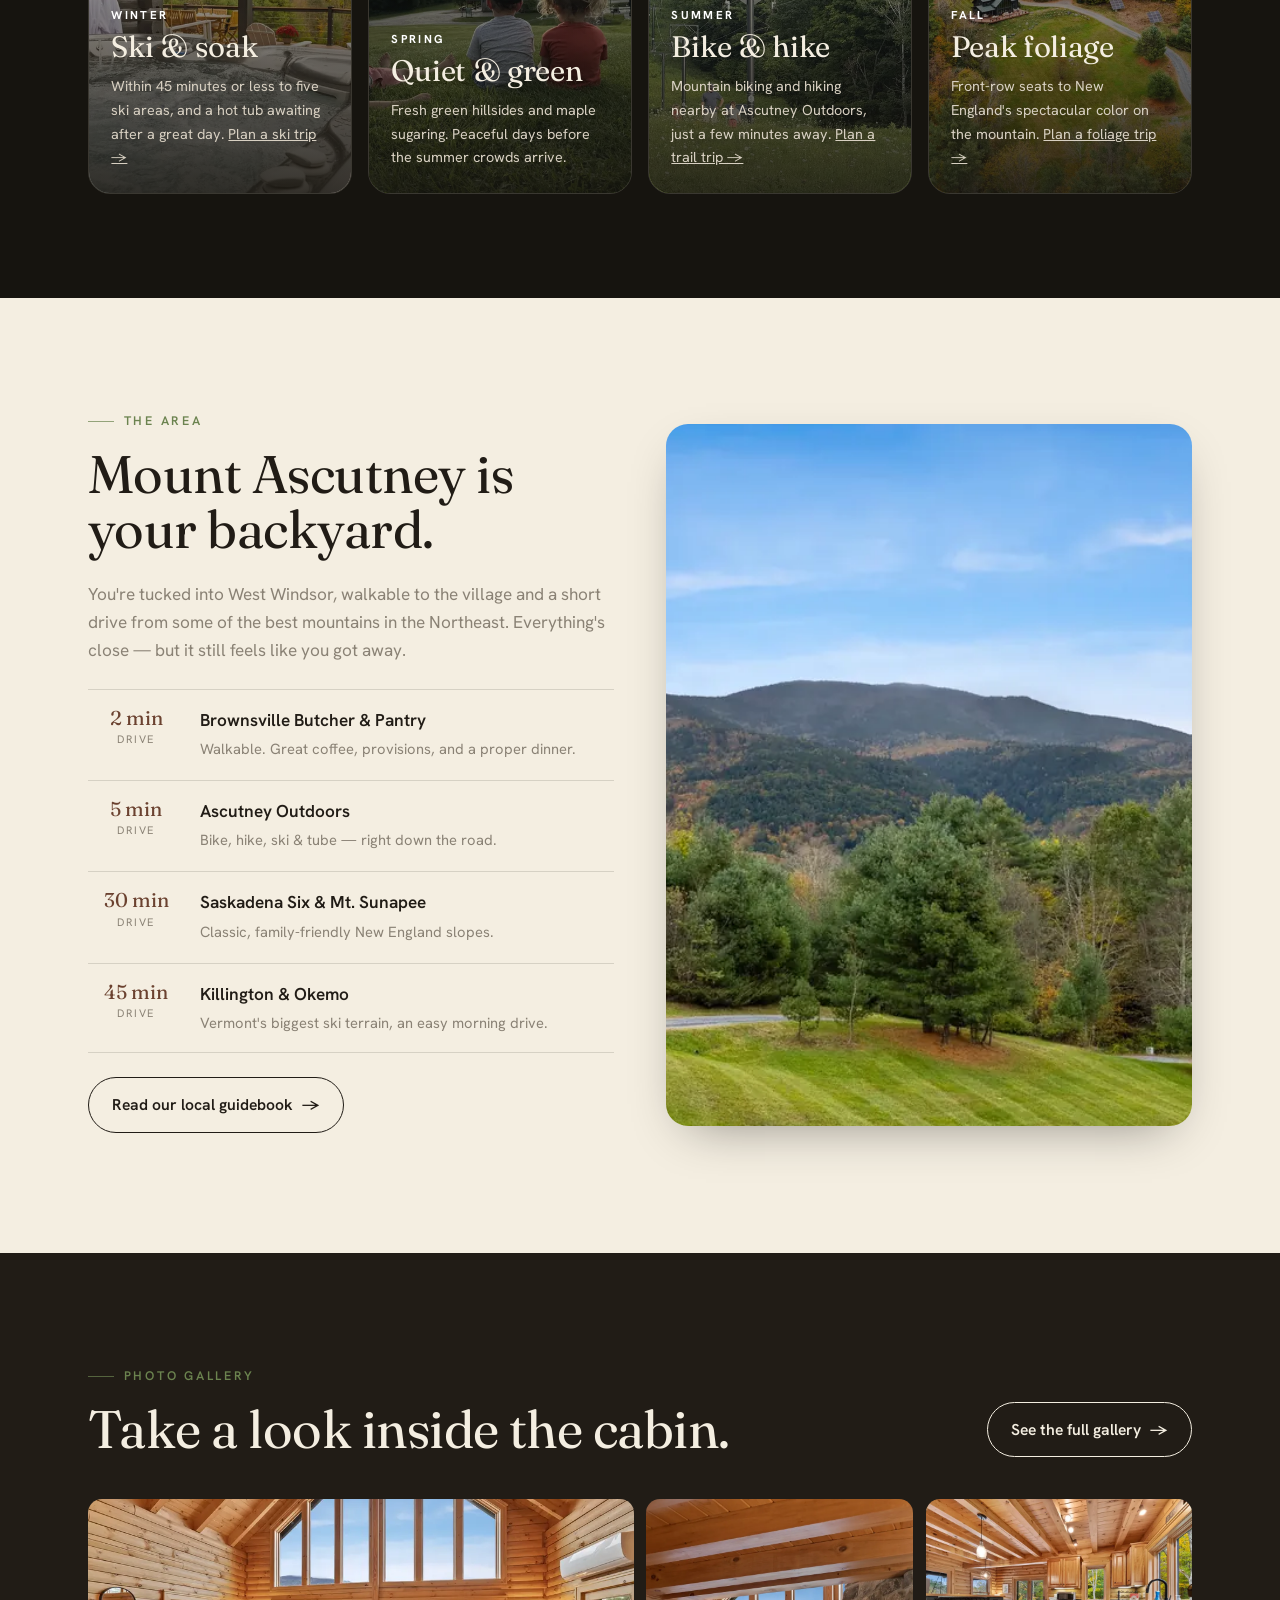
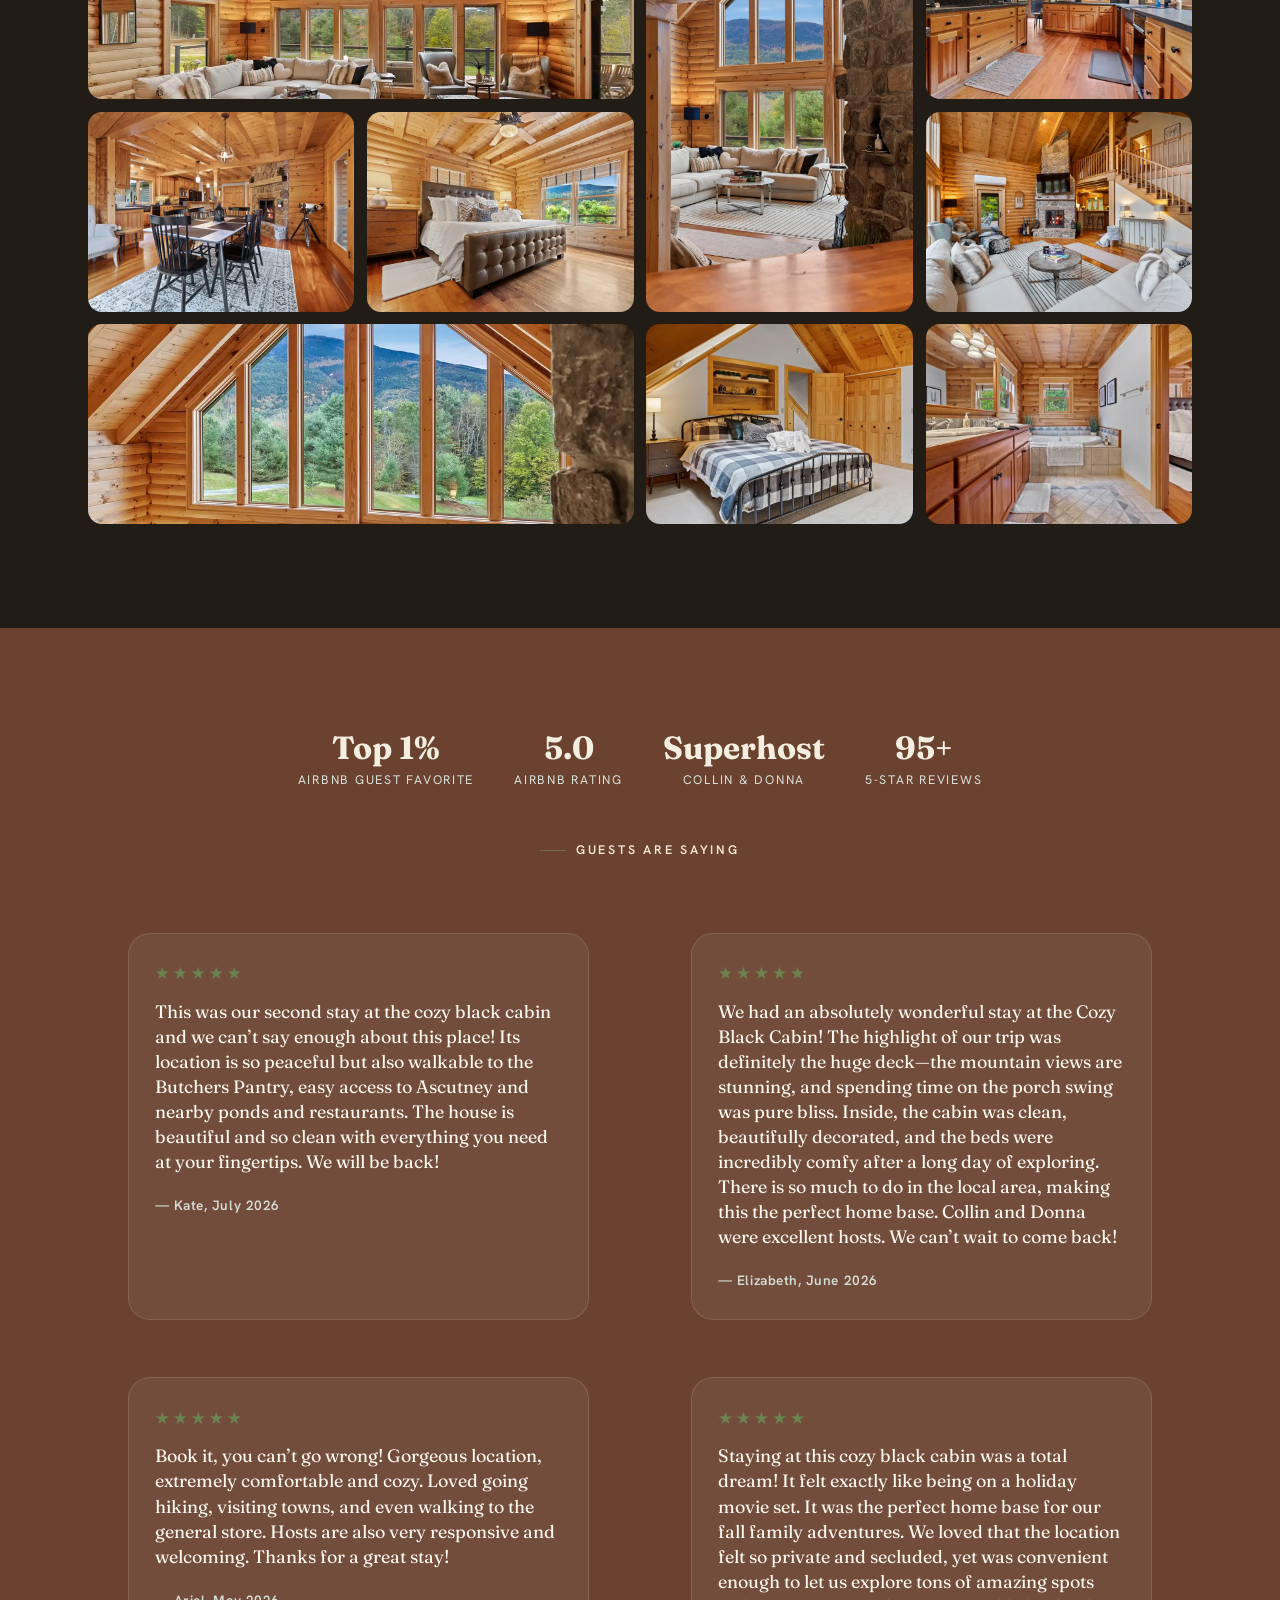
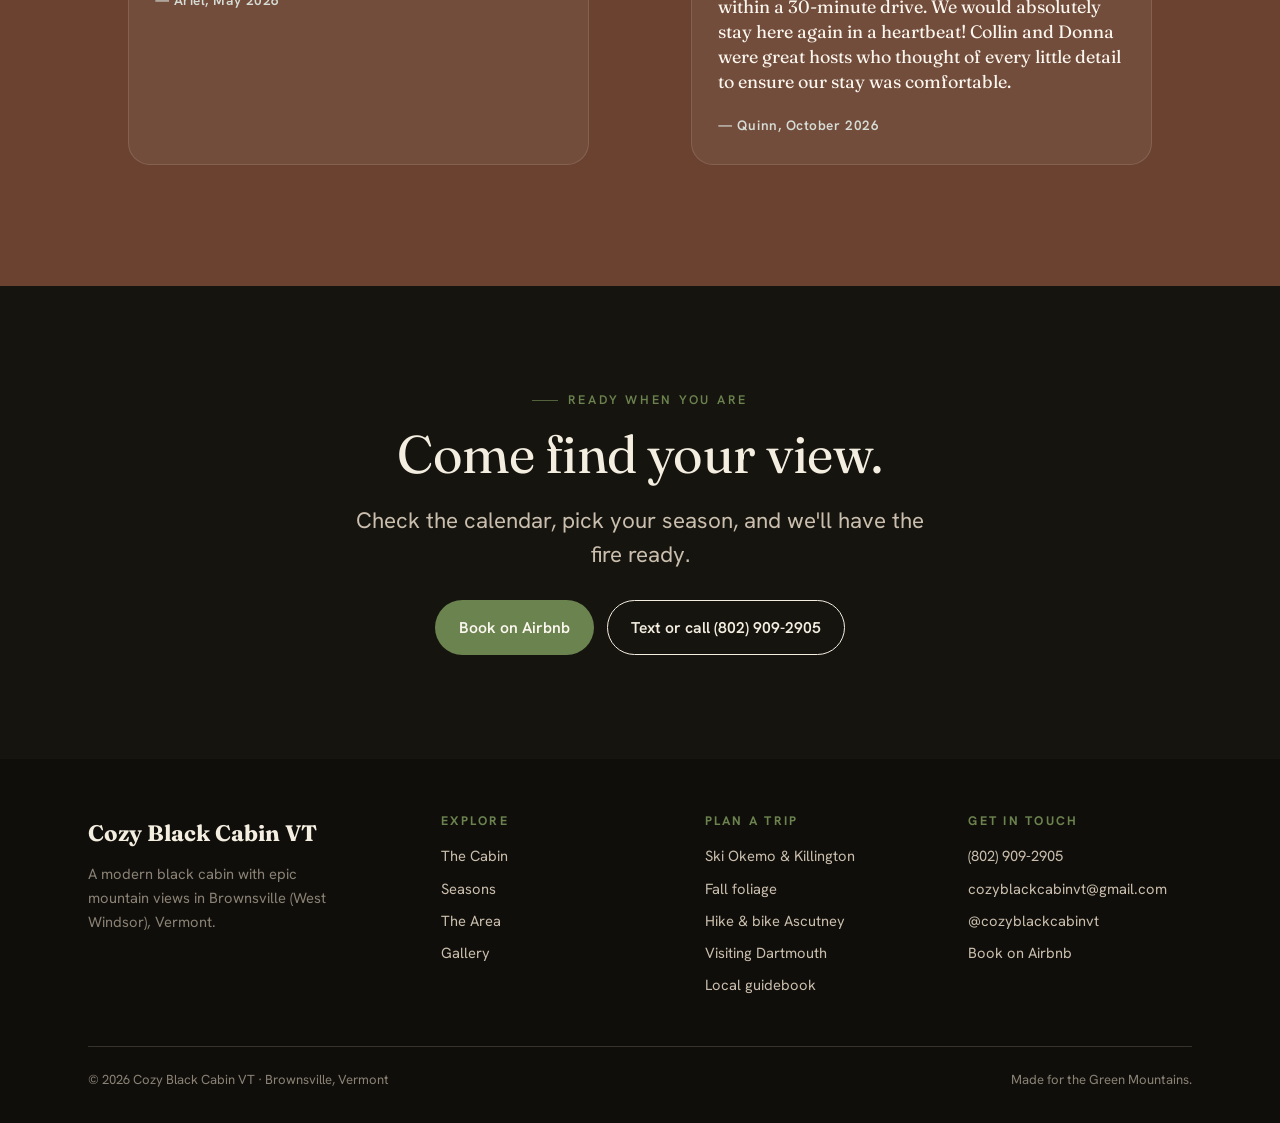
==== commit 6e11a3ed: "Merge pull request #5 from collindavis/add-local-guidebook Add local guidebook page" ====
--- a/index.html
+++ b/index.html
@@ -226,6 +226,7 @@
         <li><span class="dist">30 min<small>drive</small></span><div><strong>Saskadena Six &amp; Mt. Sunapee</strong><span>Classic, family-friendly New England slopes.</span></div></li>
         <li><span class="dist">45 min<small>drive</small></span><div><strong>Killington &amp; Okemo</strong><span>Vermont's biggest ski terrain, an easy morning drive.</span></div></li>
       </ul>
+      <p style="margin-top:1.5rem"><a class="btn btn-ghost btn-arrow" href="/brownsville-vermont-guidebook">Read our local guidebook</a></p>
     </div>
     <div class="area-figure reveal">
       <img loading="lazy" decoding="async" src="/assets/photos/cabin-15.webp" alt="Mount Ascutney rising above the lawn and pines" width="1900" height="1267" srcset="/assets/photos/w900/cabin-15.webp 900w, /assets/photos/cabin-15.webp 1900w" sizes="(max-width: 900px) 100vw, 50vw">
@@ -309,6 +310,7 @@
         <a href="/vermont-fall-foliage-cabin">Fall foliage</a>
         <a href="/mount-ascutney-hiking-biking-cabin">Hike &amp; bike Ascutney</a>
         <a href="/dartmouth-lodging-cabin">Visiting Dartmouth</a>
+        <a href="/brownsville-vermont-guidebook">Local guidebook</a>
       </div>
       <div>
         <h4>Get in touch</h4>
